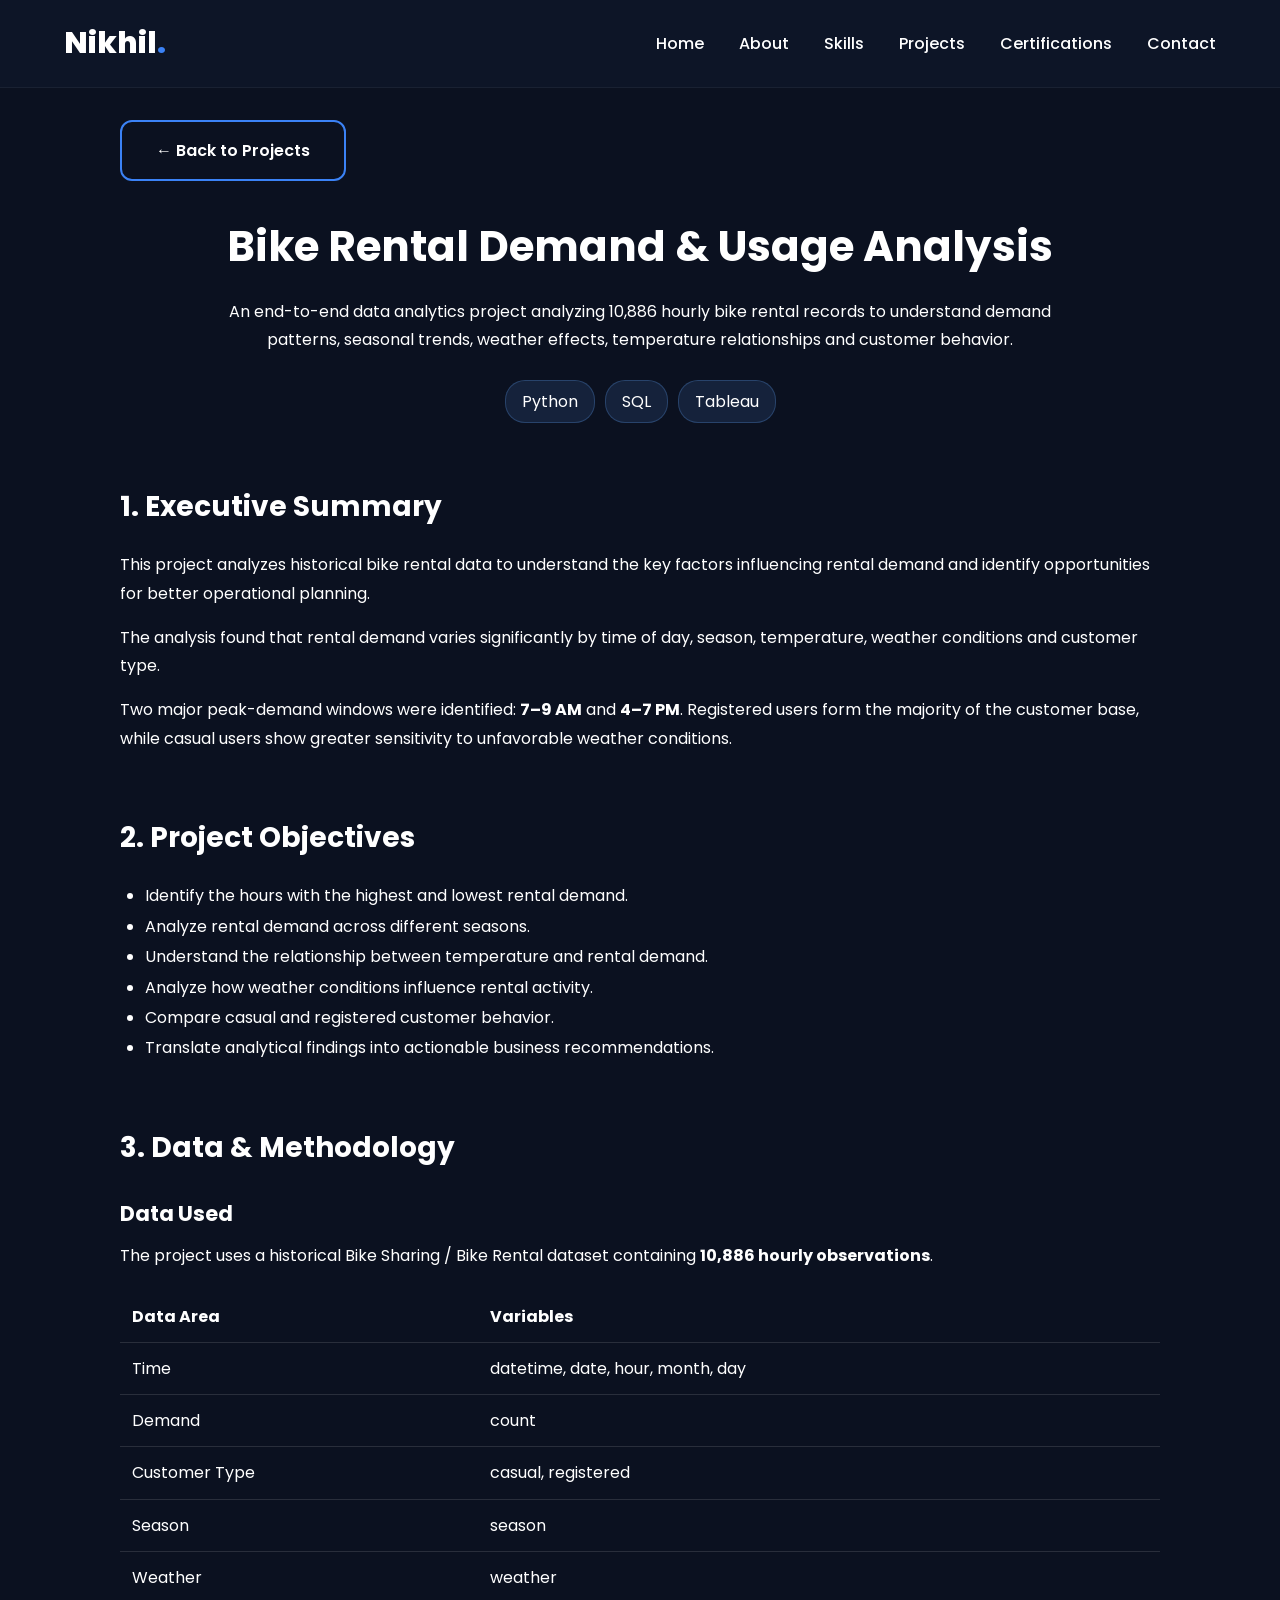
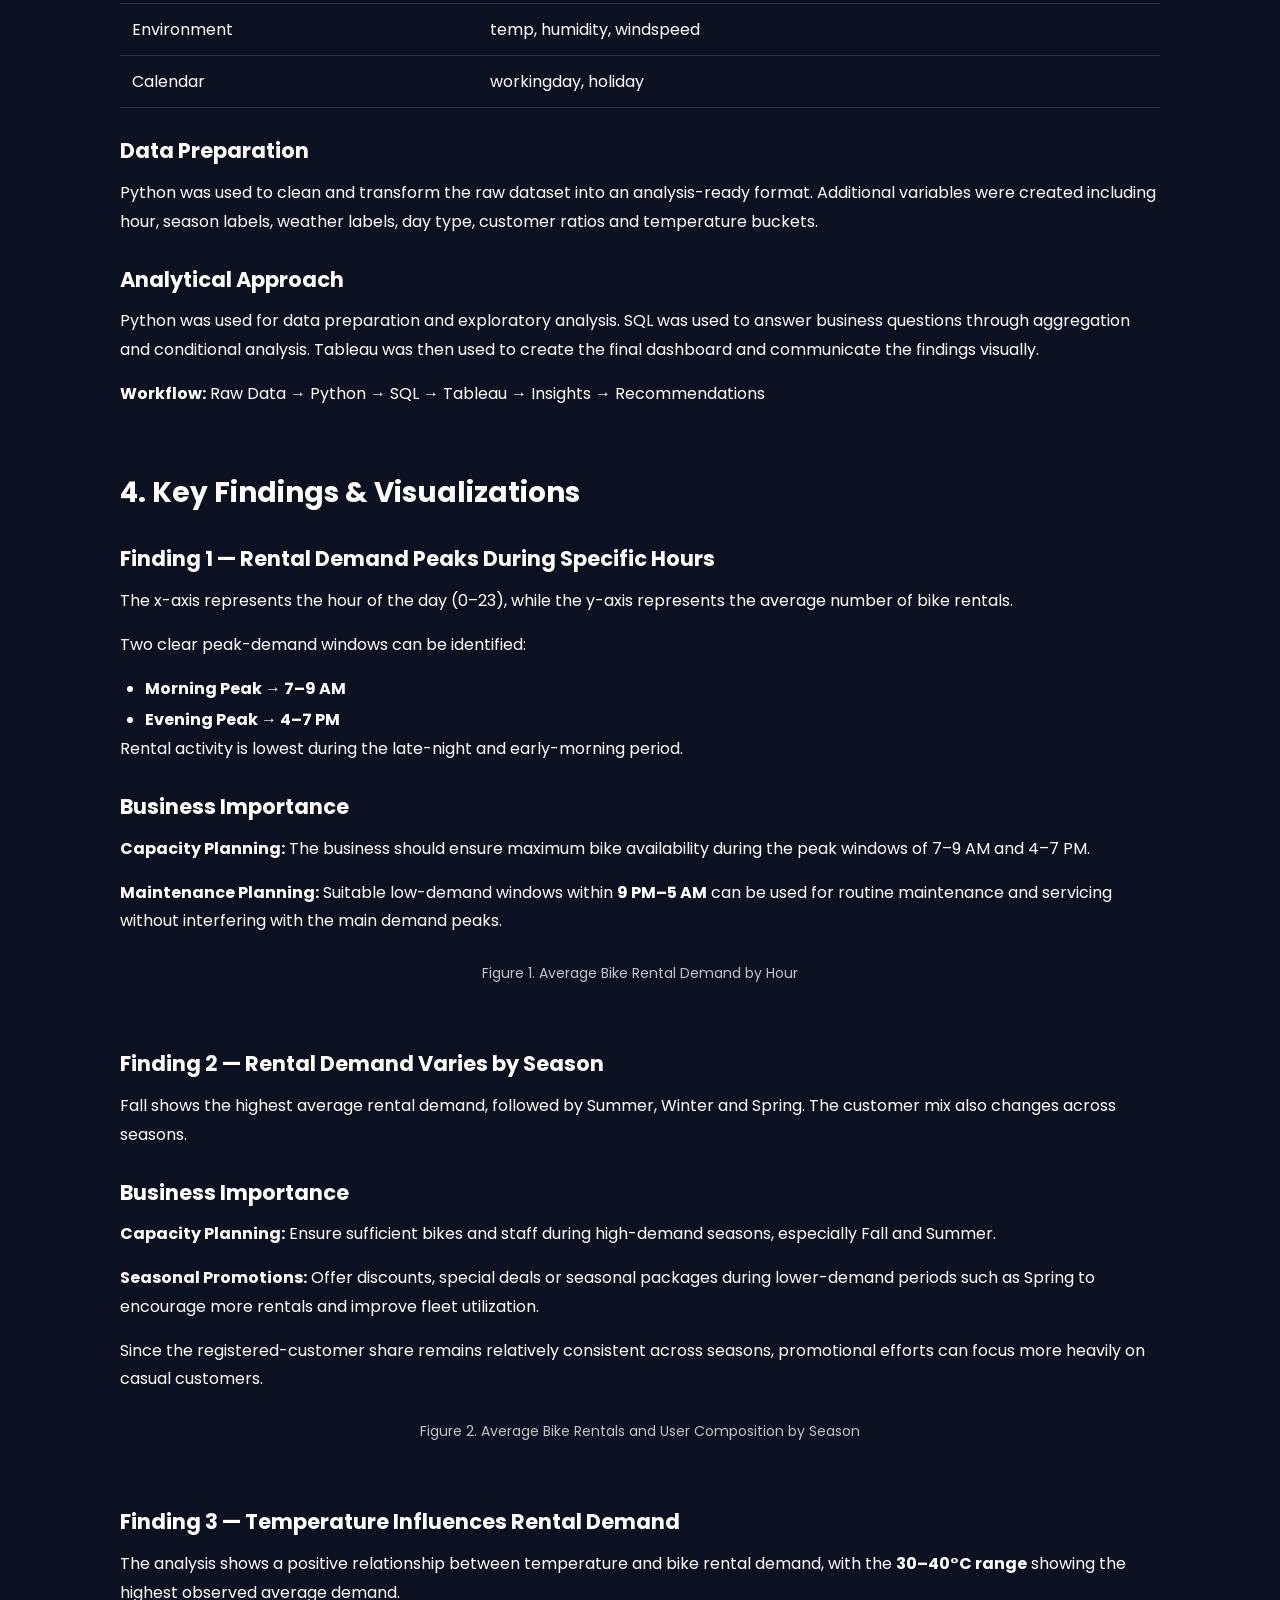
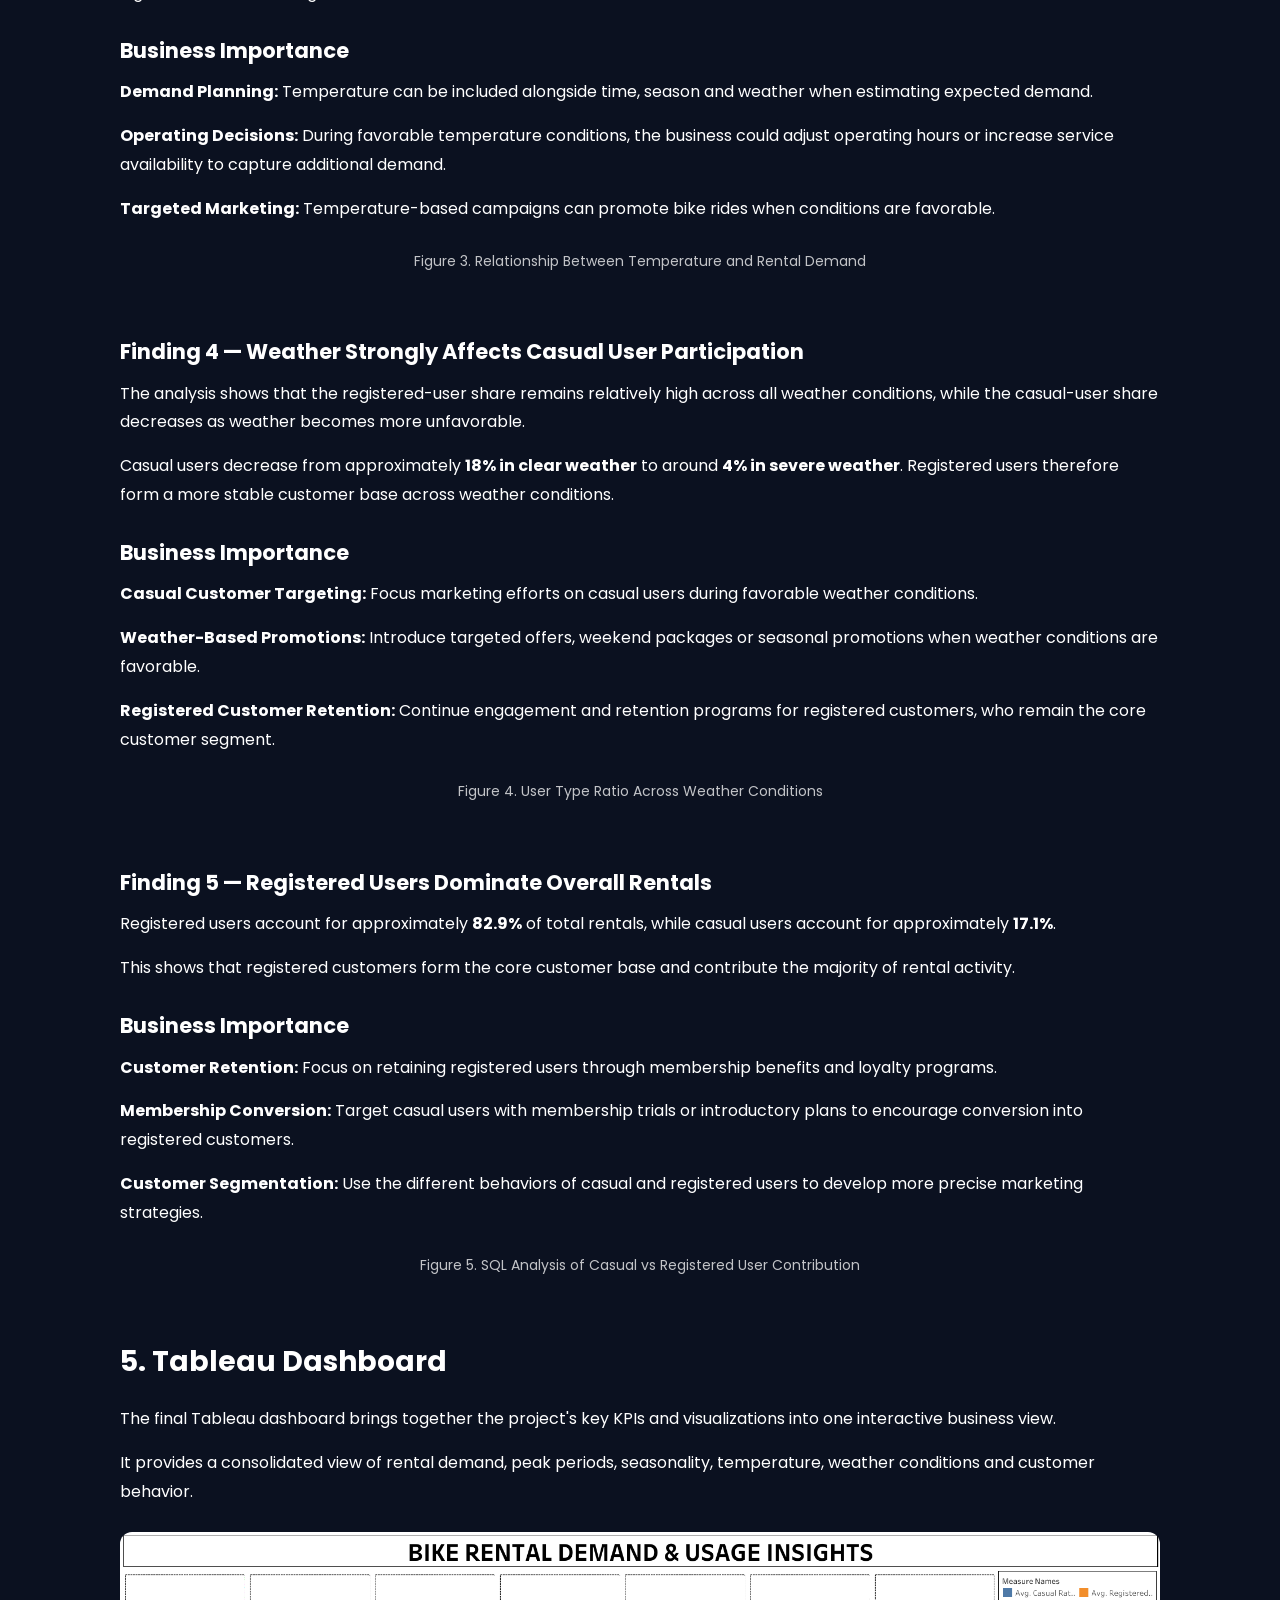
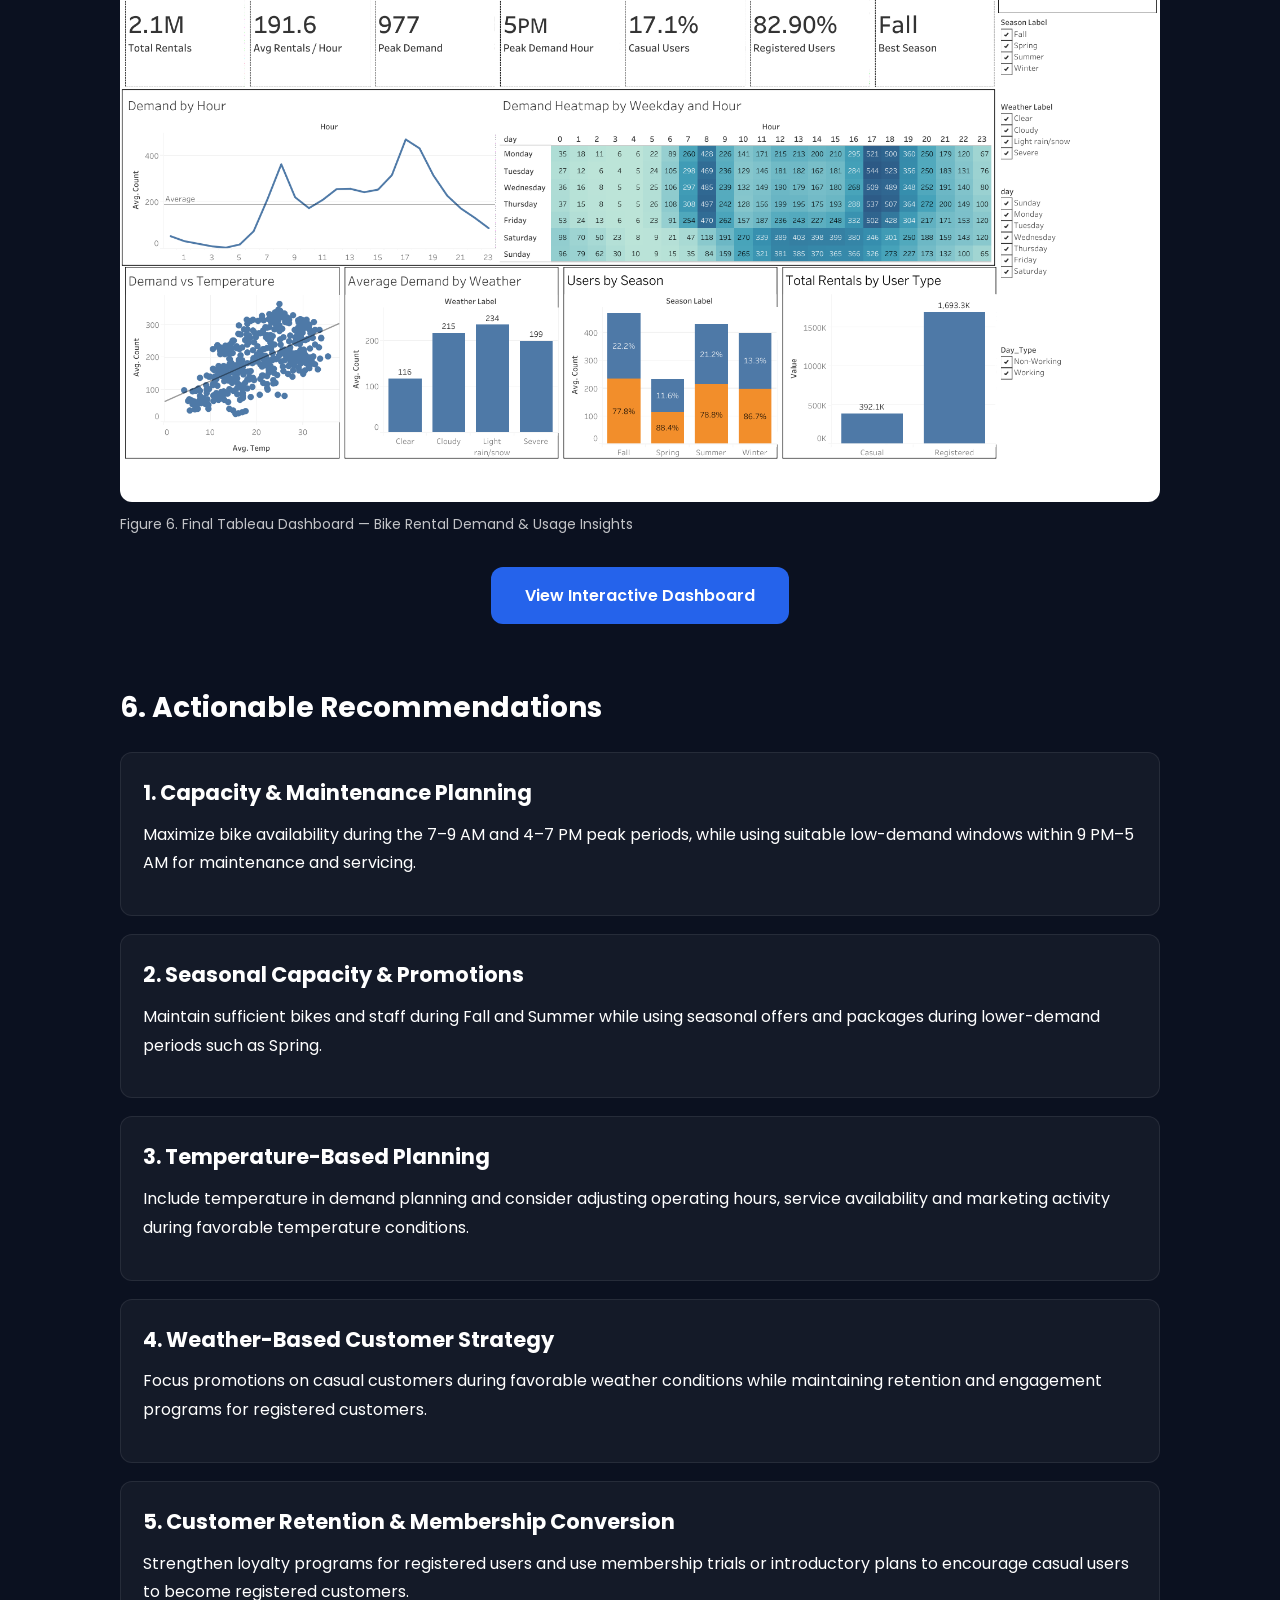
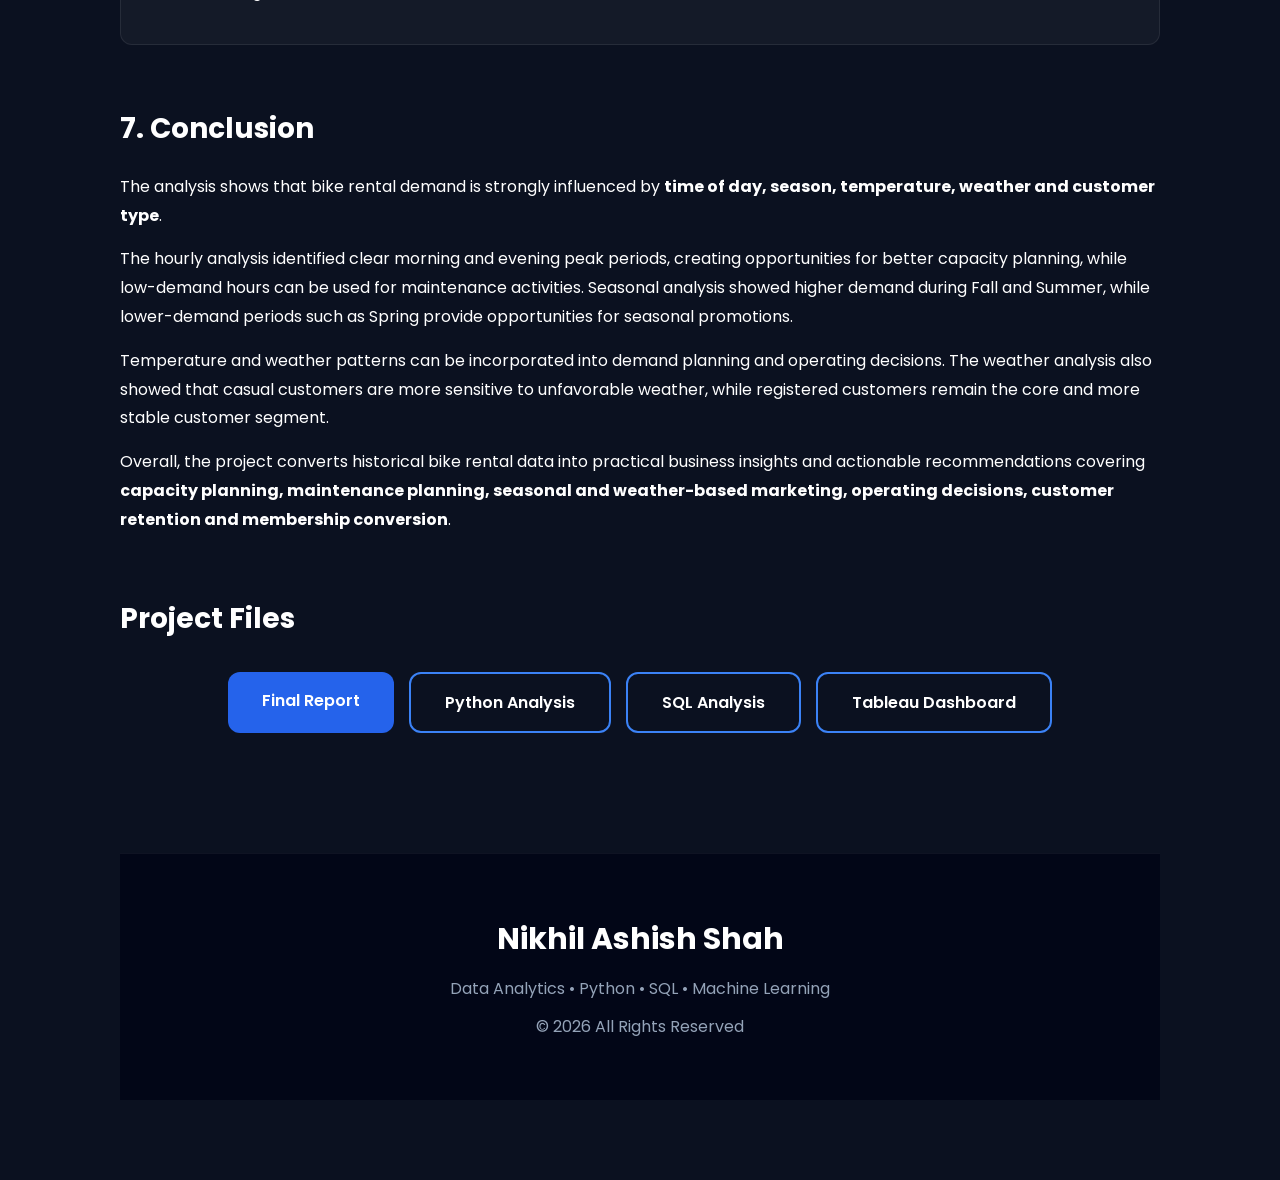
==== projects/bike-rental.html @ 29251253 "Replace local Tableau Workbook link with public dashboard" ====
<!DOCTYPE html>
<html lang="en">

<head>
    <meta charset="UTF-8">
    <meta name="viewport" content="width=device-width, initial-scale=1.0">

    <title>Bike Rental Analysis | Nikhil Shah</title>

    <meta name="description"
        content="Bike Rental Demand & Usage Analysis using Python, SQL and Tableau.">

    <!-- Google Fonts -->
    <link rel="preconnect" href="https://fonts.googleapis.com">
    <link rel="preconnect" href="https://fonts.gstatic.com" crossorigin>

    <link
        href="https://fonts.googleapis.com/css2?family=Poppins:wght@300;400;500;600;700;800&display=swap"
        rel="stylesheet">

    <!-- Icons -->
    <link rel="stylesheet"
        href="https://cdnjs.cloudflare.com/ajax/libs/font-awesome/6.7.2/css/all.min.css">

    <!-- Existing Portfolio CSS -->
    <link rel="stylesheet" href="../style.css">

    <style>
        .project-page {
            max-width: 1100px;
            margin: 0 auto;
            padding: 120px 30px 80px;
        }

        .project-header {
            text-align: center;
            margin-bottom: 60px;
        }

        .project-header h1 {
            font-size: 42px;
            margin-bottom: 15px;
        }

        .project-header p {
            max-width: 850px;
            margin: 0 auto 25px;
            line-height: 1.8;
        }

        .project-tech {
            display: flex;
            justify-content: center;
            gap: 10px;
            flex-wrap: wrap;
        }

        .project-tech span {
            padding: 7px 16px;
            border-radius: 20px;
            background: rgba(96, 165, 250, 0.12);
            border: 1px solid rgba(96, 165, 250, 0.25);
        }

        .case-section {
            margin-bottom: 60px;
        }

        .case-section h2 {
            font-size: 28px;
            margin-bottom: 20px;
        }

        .case-section h3 {
            font-size: 21px;
            margin: 25px 0 10px;
        }

        .case-section p {
            line-height: 1.8;
            margin-bottom: 15px;
        }

        .case-section ul {
            padding-left: 25px;
            line-height: 1.9;
        }

        .data-table {
            width: 100%;
            border-collapse: collapse;
            margin-top: 20px;
        }

        .data-table th,
        .data-table td {
            padding: 12px;
            text-align: left;
            border-bottom: 1px solid rgba(255, 255, 255, 0.12);
        }

        .visual-card {
            margin: 25px 0 40px;
            text-align: center;
        }

        .visual-card img {
            width: 100%;
            max-width: 950px;
            border-radius: 12px;
            display: block;
            margin: 0 auto;
        }

        .visual-caption {
            margin-top: 10px;
            font-size: 14px;
            opacity: 0.75;
        }

        .dashboard-image {
            width: 100%;
            border-radius: 12px;
            display: block;
            margin-top: 25px;
        }

        .recommendation-card {
            padding: 22px;
            margin-bottom: 18px;
            border-radius: 12px;
            background: rgba(255, 255, 255, 0.04);
            border: 1px solid rgba(255, 255, 255, 0.08);
        }

        .recommendation-card h3 {
            margin-top: 0;
        }

        .action-buttons {
            display: flex;
            justify-content: center;
            gap: 15px;
            flex-wrap: wrap;
            margin-top: 30px;
        }

        .back-button {
            display: inline-block;
            margin-bottom: 30px;
        }

        @media (max-width: 768px) {

            .project-page {
                padding: 100px 20px 50px;
            }

            .project-header h1 {
                font-size: 30px;
            }

            .case-section h2 {
                font-size: 24px;
            }
        }
    </style>

</head>

<body>

    <!-- ================= NAVBAR ================= -->

    <header>

        <nav class="navbar">

            <div class="logo">
                Nikhil<span>.</span>
            </div>

            <ul class="nav-links">

                <li><a href="../index.html">Home</a></li>
                <li><a href="../index.html#about">About</a></li>
                <li><a href="../index.html#skills">Skills</a></li>
                <li><a href="../index.html#projects">Projects</a></li>
                <li><a href="../index.html#certifications">Certifications</a></li>
                <li><a href="../index.html#contact">Contact</a></li>

            </ul>

            <div class="menu-btn">
                <i class="fas fa-bars"></i>
            </div>

        </nav>

    </header>


    <!-- ================= PROJECT PAGE ================= -->

    <main class="project-page">

        <a href="../index.html#projects"
            class="btn secondary back-button">

            ← Back to Projects

        </a>


        <!-- PROJECT HEADER -->

        <section class="project-header">

            <h1>Bike Rental Demand & Usage Analysis</h1>

            <p>
                An end-to-end data analytics project analyzing
                10,886 hourly bike rental records to understand
                demand patterns, seasonal trends, weather effects,
                temperature relationships and customer behavior.
            </p>

            <div class="project-tech">

                <span>Python</span>
                <span>SQL</span>
                <span>Tableau</span>

            </div>

        </section>


        <!-- ================= EXECUTIVE SUMMARY ================= -->

        <section class="case-section">

            <h2>1. Executive Summary</h2>

            <p>
                This project analyzes historical bike rental data
                to understand the key factors influencing rental
                demand and identify opportunities for better
                operational planning.
            </p>

            <p>
                The analysis found that rental demand varies
                significantly by time of day, season, temperature,
                weather conditions and customer type.
            </p>

            <p>
                Two major peak-demand windows were identified:
                <strong>7–9 AM</strong> and
                <strong>4–7 PM</strong>.
                Registered users form the majority of the customer
                base, while casual users show greater sensitivity
                to unfavorable weather conditions.
            </p>

        </section>


        <!-- ================= OBJECTIVES ================= -->

        <section class="case-section">

            <h2>2. Project Objectives</h2>

            <ul>

                <li>Identify the hours with the highest and lowest rental demand.</li>

                <li>Analyze rental demand across different seasons.</li>

                <li>Understand the relationship between temperature and rental demand.</li>

                <li>Analyze how weather conditions influence rental activity.</li>

                <li>Compare casual and registered customer behavior.</li>

                <li>Translate analytical findings into actionable business recommendations.</li>

            </ul>

        </section>


        <!-- ================= DATA & METHODOLOGY ================= -->

        <section class="case-section">

            <h2>3. Data & Methodology</h2>

            <h3>Data Used</h3>

            <p>
                The project uses a historical Bike Sharing /
                Bike Rental dataset containing
                <strong>10,886 hourly observations</strong>.
            </p>

            <table class="data-table">

                <tr>
                    <th>Data Area</th>
                    <th>Variables</th>
                </tr>

                <tr>
                    <td>Time</td>
                    <td>datetime, date, hour, month, day</td>
                </tr>

                <tr>
                    <td>Demand</td>
                    <td>count</td>
                </tr>

                <tr>
                    <td>Customer Type</td>
                    <td>casual, registered</td>
                </tr>

                <tr>
                    <td>Season</td>
                    <td>season</td>
                </tr>

                <tr>
                    <td>Weather</td>
                    <td>weather</td>
                </tr>

                <tr>
                    <td>Environment</td>
                    <td>temp, humidity, windspeed</td>
                </tr>

                <tr>
                    <td>Calendar</td>
                    <td>workingday, holiday</td>
                </tr>

            </table>


            <h3>Data Preparation</h3>

            <p>
                Python was used to clean and transform the raw
                dataset into an analysis-ready format.
                Additional variables were created including
                hour, season labels, weather labels, day type,
                customer ratios and temperature buckets.
            </p>


            <h3>Analytical Approach</h3>

            <p>
                Python was used for data preparation and exploratory
                analysis. SQL was used to answer business questions
                through aggregation and conditional analysis.
                Tableau was then used to create the final dashboard
                and communicate the findings visually.
            </p>

            <p>
                <strong>Workflow:</strong>
                Raw Data → Python → SQL → Tableau → Insights → Recommendations
            </p>

        </section>


        <!-- ================= FINDING 1 ================= -->

        <section class="case-section">

            <h2>4. Key Findings & Visualizations</h2>

            <h3>Finding 1 — Rental Demand Peaks During Specific Hours</h3>

            <p>
                The x-axis represents the hour of the day
                (0–23), while the y-axis represents the
                average number of bike rentals.
            </p>

            <p>
                Two clear peak-demand windows can be identified:
            </p>

            <ul>

                <li><strong>Morning Peak → 7–9 AM</strong></li>

                <li><strong>Evening Peak → 4–7 PM</strong></li>

            </ul>

            <p>
                Rental activity is lowest during the late-night
                and early-morning period.
            </p>

            <h3>Business Importance</h3>

            <p>
                <strong>Capacity Planning:</strong>
                The business should ensure maximum bike availability
                during the peak windows of 7–9 AM and 4–7 PM.
            </p>

            <p>
                <strong>Maintenance Planning:</strong>
                Suitable low-demand windows within
                <strong>9 PM–5 AM</strong> can be used for
                routine maintenance and servicing without
                interfering with the main demand peaks.
            </p>

            <div class="visual-card">

                <!-- INSERT YOUR DEMAND BY HOUR IMAGE HERE -->

                <p class="visual-caption">
                    Figure 1. Average Bike Rental Demand by Hour
                </p>

            </div>

        </section>


        <!-- ================= FINDING 2 ================= -->

        <section class="case-section">

            <h3>Finding 2 — Rental Demand Varies by Season</h3>

            <p>
                Fall shows the highest average rental demand,
                followed by Summer, Winter and Spring.
                The customer mix also changes across seasons.
            </p>

            <h3>Business Importance</h3>

            <p>
                <strong>Capacity Planning:</strong>
                Ensure sufficient bikes and staff during
                high-demand seasons, especially Fall and Summer.
            </p>

            <p>
                <strong>Seasonal Promotions:</strong>
                Offer discounts, special deals or seasonal packages
                during lower-demand periods such as Spring to
                encourage more rentals and improve fleet utilization.
            </p>

            <p>
                Since the registered-customer share remains relatively
                consistent across seasons, promotional efforts can
                focus more heavily on casual customers.
            </p>

            <div class="visual-card">

                <!-- INSERT YOUR USERS BY SEASON IMAGE HERE -->

                <p class="visual-caption">
                    Figure 2. Average Bike Rentals and User Composition by Season
                </p>

            </div>

        </section>


        <!-- ================= FINDING 3 ================= -->

        <section class="case-section">

            <h3>Finding 3 — Temperature Influences Rental Demand</h3>

            <p>
                The analysis shows a positive relationship between
                temperature and bike rental demand, with the
                <strong>30–40°C range</strong> showing the highest
                observed average demand.
            </p>

            <h3>Business Importance</h3>

            <p>
                <strong>Demand Planning:</strong>
                Temperature can be included alongside time,
                season and weather when estimating expected demand.
            </p>

            <p>
                <strong>Operating Decisions:</strong>
                During favorable temperature conditions, the business
                could adjust operating hours or increase service
                availability to capture additional demand.
            </p>

            <p>
                <strong>Targeted Marketing:</strong>
                Temperature-based campaigns can promote bike rides
                when conditions are favorable.
            </p>

            <div class="visual-card">

                <!-- INSERT YOUR DEMAND VS TEMPERATURE IMAGE HERE -->

                <p class="visual-caption">
                    Figure 3. Relationship Between Temperature and Rental Demand
                </p>

            </div>

        </section>


        <!-- ================= FINDING 4 ================= -->

        <section class="case-section">

            <h3>Finding 4 — Weather Strongly Affects Casual User Participation</h3>

            <p>
                The analysis shows that the registered-user share
                remains relatively high across all weather conditions,
                while the casual-user share decreases as weather
                becomes more unfavorable.
            </p>

            <p>
                Casual users decrease from approximately
                <strong>18% in clear weather</strong> to around
                <strong>4% in severe weather</strong>.
                Registered users therefore form a more stable
                customer base across weather conditions.
            </p>

            <h3>Business Importance</h3>

            <p>
                <strong>Casual Customer Targeting:</strong>
                Focus marketing efforts on casual users during
                favorable weather conditions.
            </p>

            <p>
                <strong>Weather-Based Promotions:</strong>
                Introduce targeted offers, weekend packages or
                seasonal promotions when weather conditions are favorable.
            </p>

            <p>
                <strong>Registered Customer Retention:</strong>
                Continue engagement and retention programs for
                registered customers, who remain the core customer segment.
            </p>

            <div class="visual-card">

                <!-- INSERT YOUR USER TYPE RATIO VS WEATHER IMAGE HERE -->

                <p class="visual-caption">
                    Figure 4. User Type Ratio Across Weather Conditions
                </p>

            </div>

        </section>


        <!-- ================= FINDING 5 ================= -->

        <section class="case-section">

            <h3>Finding 5 — Registered Users Dominate Overall Rentals</h3>

            <p>
                Registered users account for approximately
                <strong>82.9%</strong> of total rentals,
                while casual users account for approximately
                <strong>17.1%</strong>.
            </p>

            <p>
                This shows that registered customers form the
                core customer base and contribute the majority
                of rental activity.
            </p>

            <h3>Business Importance</h3>

            <p>
                <strong>Customer Retention:</strong>
                Focus on retaining registered users through
                membership benefits and loyalty programs.
            </p>

            <p>
                <strong>Membership Conversion:</strong>
                Target casual users with membership trials or
                introductory plans to encourage conversion into
                registered customers.
            </p>

            <p>
                <strong>Customer Segmentation:</strong>
                Use the different behaviors of casual and registered
                users to develop more precise marketing strategies.
            </p>

            <div class="visual-card">

                <!-- INSERT YOUR SQL SCREENSHOT HERE -->

                <p class="visual-caption">
                    Figure 5. SQL Analysis of Casual vs Registered User Contribution
                </p>

            </div>

        </section>


        <!-- ================= DASHBOARD ================= -->

        <section class="case-section">

            <h2>5. Tableau Dashboard</h2>

            <p>
                The final Tableau dashboard brings together the
                project's key KPIs and visualizations into one
                interactive business view.
            </p>

            <p>
                It provides a consolidated view of rental demand,
                peak periods, seasonality, temperature, weather
                conditions and customer behavior.
            </p>

            <img
    src="../assets/projects/bike-rental/Bike_Rental_Dashboard.png"
    alt="Bike Rental Dashboard"
    class="dashboard-image">

            <p class="visual-caption">
                Figure 6. Final Tableau Dashboard — Bike Rental Demand & Usage Insights
            </p>

            <div class="action-buttons">

                <a href="https://public.tableau.com/app/profile/nikhil.shah5512/viz/Bike_Rental_17873311789340/Dashboard2"
                    target="_blank"
                    class="btn primary">

                    View Interactive Dashboard

                </a>

            </div>

        </section>


        <!-- ================= RECOMMENDATIONS ================= -->

        <section class="case-section">

            <h2>6. Actionable Recommendations</h2>


            <div class="recommendation-card">

                <h3>1. Capacity & Maintenance Planning</h3>

                <p>
                    Maximize bike availability during the
                    7–9 AM and 4–7 PM peak periods, while using
                    suitable low-demand windows within 9 PM–5 AM
                    for maintenance and servicing.
                </p>

            </div>


            <div class="recommendation-card">

                <h3>2. Seasonal Capacity & Promotions</h3>

                <p>
                    Maintain sufficient bikes and staff during
                    Fall and Summer while using seasonal offers
                    and packages during lower-demand periods
                    such as Spring.
                </p>

            </div>


            <div class="recommendation-card">

                <h3>3. Temperature-Based Planning</h3>

                <p>
                    Include temperature in demand planning and
                    consider adjusting operating hours, service
                    availability and marketing activity during
                    favorable temperature conditions.
                </p>

            </div>


            <div class="recommendation-card">

                <h3>4. Weather-Based Customer Strategy</h3>

                <p>
                    Focus promotions on casual customers during
                    favorable weather conditions while maintaining
                    retention and engagement programs for registered
                    customers.
                </p>

            </div>


            <div class="recommendation-card">

                <h3>5. Customer Retention & Membership Conversion</h3>

                <p>
                    Strengthen loyalty programs for registered users
                    and use membership trials or introductory plans
                    to encourage casual users to become registered
                    customers.
                </p>

            </div>

        </section>


        <!-- ================= CONCLUSION ================= -->

        <section class="case-section">

            <h2>7. Conclusion</h2>

            <p>
                The analysis shows that bike rental demand is
                strongly influenced by <strong>time of day,
                season, temperature, weather and customer type</strong>.
            </p>

            <p>
                The hourly analysis identified clear morning and
                evening peak periods, creating opportunities for
                better capacity planning, while low-demand hours
                can be used for maintenance activities.
                Seasonal analysis showed higher demand during
                Fall and Summer, while lower-demand periods such
                as Spring provide opportunities for seasonal promotions.
            </p>

            <p>
                Temperature and weather patterns can be incorporated
                into demand planning and operating decisions.
                The weather analysis also showed that casual customers
                are more sensitive to unfavorable weather, while
                registered customers remain the core and more stable
                customer segment.
            </p>

            <p>
                Overall, the project converts historical bike rental
                data into practical business insights and actionable
                recommendations covering <strong>capacity planning,
                maintenance planning, seasonal and weather-based
                marketing, operating decisions, customer retention
                and membership conversion</strong>.
            </p>

        </section>


       <!-- ================= PROJECT FILES ================= -->

<section class="case-section">

    <h2>Project Files</h2>

    <div class="action-buttons">

        <!-- Final Report -->
        <a href="../assets/projects/bike-rental/Bike_Rental_Final_Report.pdf"
           target="_blank"
           class="btn primary">
            Final Report
        </a>

        <!-- Python Notebook - GitHub -->
        <a href="https://github.com/NikhilShah15/portfolio/blob/main/assets/projects/bike-rental/Bike-Rental-Analysis.ipynb"
           target="_blank"
           class="btn secondary">
            Python Analysis
        </a>

        <!-- SQL - GitHub -->
        <a href="https://github.com/NikhilShah15/portfolio/blob/main/assets/projects/bike-rental/Bike-Rental-Analysis.sql"
           target="_blank"
           class="btn secondary">
            SQL Analysis
        </a>

        <!-- Tableau Public Dashboard -->
<a href="https://public.tableau.com/app/profile/nikhil.shah5512/viz/Bike_Rental_17873311789340/Dashboard2"
   target="_blank"
   class="btn secondary">
    Tableau Dashboard
</a>

    </div>

</section>
    <!-- ================= FOOTER ================= -->

    <footer>

        <h3>Nikhil Ashish Shah</h3>

        <p>
            Data Analytics • Python • SQL • Machine Learning
        </p>

        <p>
            © 2026 All Rights Reserved
        </p>

    </footer>


    <script src="../script.js"></script>

</body>

</html>
---- style.css ----
/* ===========================
        GOOGLE FONTS
=========================== */

@import url('https://fonts.googleapis.com/css2?family=Poppins:wght@300;400;500;600;700;800&display=swap');


/* ===========================
        RESET
=========================== */

*{
    margin:0;
    padding:0;
    box-sizing:border-box;
    scroll-behavior:smooth;
}

html{
    overflow-x:hidden;
}

body{

    font-family:'Poppins',sans-serif;

    background:#0b1120;

    color:#fff;

    overflow-x:hidden;

    line-height:1.7;

}



/* ===========================
        SCROLLBAR
=========================== */

::-webkit-scrollbar{

    width:10px;

}

::-webkit-scrollbar-track{

    background:#111827;

}

::-webkit-scrollbar-thumb{

    background:#3b82f6;

    border-radius:10px;

}

::-webkit-scrollbar-thumb:hover{

    background:#60a5fa;

}



/* ===========================
        LINKS
=========================== */

a{

    text-decoration:none;

    color:white;

}

img{

    width:100%;

    display:block;

}



/* ===========================
        NAVBAR
=========================== */

header{

    width:100%;

    position:fixed;

    top:0;

    left:0;

    z-index:999;

    background:rgba(15,23,42,.85);

    backdrop-filter:blur(18px);

    border-bottom:1px solid rgba(255,255,255,.05);

}

.navbar{

    width:90%;

    max-width:1200px;

    margin:auto;

    display:flex;

    justify-content:space-between;

    align-items:center;

    padding:18px 0;

}

.logo{

    font-size:30px;

    font-weight:800;

}

.logo span{

    color:#3b82f6;

}

.nav-links{

    display:flex;

    gap:35px;

    list-style:none;

}

.nav-links a{

    transition:.3s;

    font-weight:500;

}

.nav-links a:hover{

    color:#3b82f6;

}

.menu-btn{

    display:none;

    font-size:25px;

    cursor:pointer;

}



/* ===========================
        HERO
=========================== */

.hero{

    width:90%;

    max-width:1200px;

    margin:auto;

    min-height:100vh;

    display:grid;

    grid-template-columns:1fr 1fr;

    align-items:center;

    gap:80px;

}

.hero-left h3{

    color:#3b82f6;

    font-size:24px;

}

.hero-left h1{

    font-size:60px;

    margin:10px 0;

    line-height:1.1;

}

.hero-left h2{

    font-size:30px;

    margin-bottom:20px;

    color:#d1d5db;

}

.hero-left p{

    color:#9ca3af;

    margin-bottom:35px;

    max-width:600px;

}



/* ===========================
        BUTTONS
=========================== */

.hero-buttons{

    display:flex;

    gap:20px;

    margin-bottom:40px;

}

.btn{

    padding:15px 34px;

    border-radius:12px;

    font-weight:600;

    transition:.35s;

}

.primary{

    background:#2563eb;

}

.primary:hover{

    background:#1d4ed8;

    transform:translateY(-4px);

}

.secondary{

    border:2px solid #3b82f6;

}

.secondary:hover{

    background:#2563eb;

}



/* ===========================
        SOCIAL ICONS
=========================== */

.social-icons{

    display:flex;

    gap:25px;

}

.social-icons a{

    width:55px;

    height:55px;

    border-radius:50%;

    display:flex;

    justify-content:center;

    align-items:center;

    background:#1e293b;

    transition:.35s;

    font-size:22px;

}

.social-icons a:hover{

    background:#2563eb;

    transform:translateY(-6px);

}



/* ===========================
        HERO IMAGE
=========================== */

.hero-right{

    display:flex;

    justify-content:center;

}

.glass-card{

    width:400px;

    height:400px;

    border-radius:30px;

    background:rgba(255,255,255,.05);

    border:1px solid rgba(255,255,255,.08);

    backdrop-filter:blur(20px);

    overflow:hidden;

    display:flex;

    justify-content:center;

    align-items:center;

    box-shadow:0 0 40px rgba(37,99,235,.25);

}

.glass-card img{

    width:85%;

}



/* ===========================
        SECTION TITLE
=========================== */

.section-title{

    text-align:center;

    margin-bottom:70px;

}

.section-title h2{

    font-size:42px;

    margin-bottom:12px;

}

.underline{

    width:90px;

    height:5px;

    margin:auto;

    border-radius:20px;

    background:#2563eb;

}



/* ===========================
        ABOUT
=========================== */

.about{

    width:90%;

    max-width:1200px;

    margin:120px auto;

}

.about-container{

    display:grid;

    grid-template-columns:1fr 1fr;

    gap:70px;

    align-items:center;

}

.about-image img{

    border-radius:25px;

    box-shadow:0 0 30px rgba(37,99,235,.2);

}

.about-content h3{

    font-size:34px;

    margin-bottom:20px;

}

.about-content p{

    color:#cbd5e1;

    margin-bottom:18px;

}

.about-info{

    display:grid;

    grid-template-columns:repeat(2,1fr);

    gap:20px;

    margin-top:35px;

}

.info-box{

    background:#111827;

    border-radius:15px;

    padding:18px;

    border:1px solid rgba(255,255,255,.05);

}

.info-box h4{

    color:#3b82f6;

    margin-bottom:5px;

}


/* ===========================
        SKILLS
=========================== */

.skills{
    width:90%;
    max-width:1200px;
    margin:120px auto;
}

.skills-container{
    display:grid;
    grid-template-columns:repeat(4,1fr);
    gap:30px;
}

.skill-card{
    background:#111827;
    border:1px solid rgba(255,255,255,.06);
    border-radius:20px;
    padding:40px 20px;
    text-align:center;
    transition:.35s;
}

.skill-card i{
    font-size:55px;
    color:#3b82f6;
    margin-bottom:20px;
}

.skill-card h3{
    font-size:22px;
}

.skill-card:hover{
    transform:translateY(-12px);
    box-shadow:0 20px 35px rgba(37,99,235,.18);
}


/* ===========================
        PROJECTS
=========================== */

.projects{
    width:90%;
    max-width:1200px;
    margin:120px auto;
}

.project-container{
    display:grid;
    grid-template-columns:repeat(auto-fit,minmax(330px,1fr));
    gap:35px;
}

.project-card{
    background:#111827;
    border-radius:22px;
    overflow:hidden;
    border:1px solid rgba(255,255,255,.06);
    transition:.35s;
}

.project-card:hover{
    transform:translateY(-10px);
    box-shadow:0 25px 40px rgba(37,99,235,.18);
}

.project-card img{
    height:220px;
    object-fit:cover;
}

.project-content{
    padding:25px;
}

.project-content h3{
    margin-bottom:15px;
    font-size:26px;
}

.project-content p{
    color:#cbd5e1;
    margin-bottom:20px;
}

.tech-stack{
    display:flex;
    flex-wrap:wrap;
    gap:10px;
    margin-bottom:25px;
}

.tech-stack span{
    padding:8px 16px;
    border-radius:30px;
    background:#1e293b;
    color:#60a5fa;
    font-size:14px;
}

.project-buttons{
    display:flex;
    gap:15px;
}


/* ===========================
      DASHBOARDS
=========================== */

.dashboard{
    width:90%;
    max-width:1200px;
    margin:120px auto;
}

.dashboard-grid{
    display:grid;
    grid-template-columns:repeat(3,1fr);
    gap:30px;
}

.dashboard-card{
    background:#111827;
    border-radius:20px;
    padding:50px 25px;
    text-align:center;
    transition:.35s;
}

.dashboard-card i{
    font-size:60px;
    color:#3b82f6;
    margin-bottom:25px;
}

.dashboard-card:hover{
    transform:translateY(-10px);
}


/* ===========================
      CERTIFICATIONS
=========================== */

.certifications{
    width:90%;
    max-width:1200px;
    margin:120px auto;
}

.cert-grid{
    display:grid;
    grid-template-columns:repeat(3,1fr);
    gap:25px;
}

.cert-card{
    background:#111827;
    padding:30px;
    border-radius:18px;
    text-align:center;
    transition:.35s;
    border:1px solid rgba(255,255,255,.06);
}

.cert-card:hover{
    transform:translateY(-8px);
}


/* ===========================
        CONTACT
=========================== */

.contact{
    width:90%;
    max-width:1200px;
    margin:120px auto;
}

.contact-container{
    display:grid;
    grid-template-columns:repeat(3,1fr);
    gap:30px;
}

.contact-card{
    background:#111827;
    border-radius:20px;
    padding:45px;
    text-align:center;
    transition:.35s;
}

.contact-card:hover{
    transform:translateY(-10px);
}

.contact-card i{
    font-size:45px;
    color:#3b82f6;
    margin-bottom:20px;
}

.contact-card a{
    color:#60a5fa;
}


/* ===========================
        FOOTER
=========================== */

footer{
    background:#020617;
    padding:60px 20px;
    text-align:center;
    margin-top:120px;
    border-top:1px solid rgba(255,255,255,.05);
}

footer h3{
    font-size:30px;
    margin-bottom:10px;
}

footer p{
    color:#94a3b8;
    margin-top:10px;
}


/* ===========================
       RESPONSIVE
=========================== */

@media(max-width:992px){

.hero{
    grid-template-columns:1fr;
    text-align:center;
    padding-top:130px;
}

.hero-right{
    order:-1;
}

.about-container{
    grid-template-columns:1fr;
}

.skills-container{
    grid-template-columns:repeat(2,1fr);
}

.dashboard-grid{
    grid-template-columns:1fr;
}

.contact-container{
    grid-template-columns:1fr;
}

.cert-grid{
    grid-template-columns:1fr;
}

}

@media(max-width:768px){

.nav-links{
    display:none;
}

.menu-btn{
    display:block;
}

.hero-left h1{
    font-size:42px;
}

.hero-left h2{
    font-size:24px;
}

.hero-buttons{
    flex-direction:column;
}

.skills-container{
    grid-template-columns:1fr;
}

.about-info{
    grid-template-columns:1fr;
}

.glass-card{
    width:300px;
    height:300px;
}

.section-title h2{
    font-size:34px;
}

}

/* Active navigation */

.nav-links a.active{
    color:#3b82f6;
}

/* Mobile menu */

@media(max-width:768px){

.nav-links.show{
    display:flex;
    flex-direction:column;
    position:absolute;
    top:75px;
    right:20px;
    width:220px;
    background:#111827;
    border-radius:15px;
    padding:20px;
    gap:20px;
}

}

/* Scroll reveal */

.skill-card,
.project-card,
.dashboard-card,
.cert-card,
.contact-card,
.about-content,
.about-image{

    opacity:0;
    transform:translateY(50px);
    transition:all .7s ease;

}

.visible{

    opacity:1;
    transform:translateY(0);

}

/* Scroll to top */

#topBtn{

    position:fixed;
    bottom:30px;
    right:30px;

    width:55px;
    height:55px;

    border:none;
    border-radius:50%;

    background:#2563eb;

    color:white;

    font-size:24px;

    cursor:pointer;

    display:none;

    z-index:999;

    transition:.3s;

}

#topBtn:hover{

    transform:translateY(-5px);

    background:#1d4ed8;

}
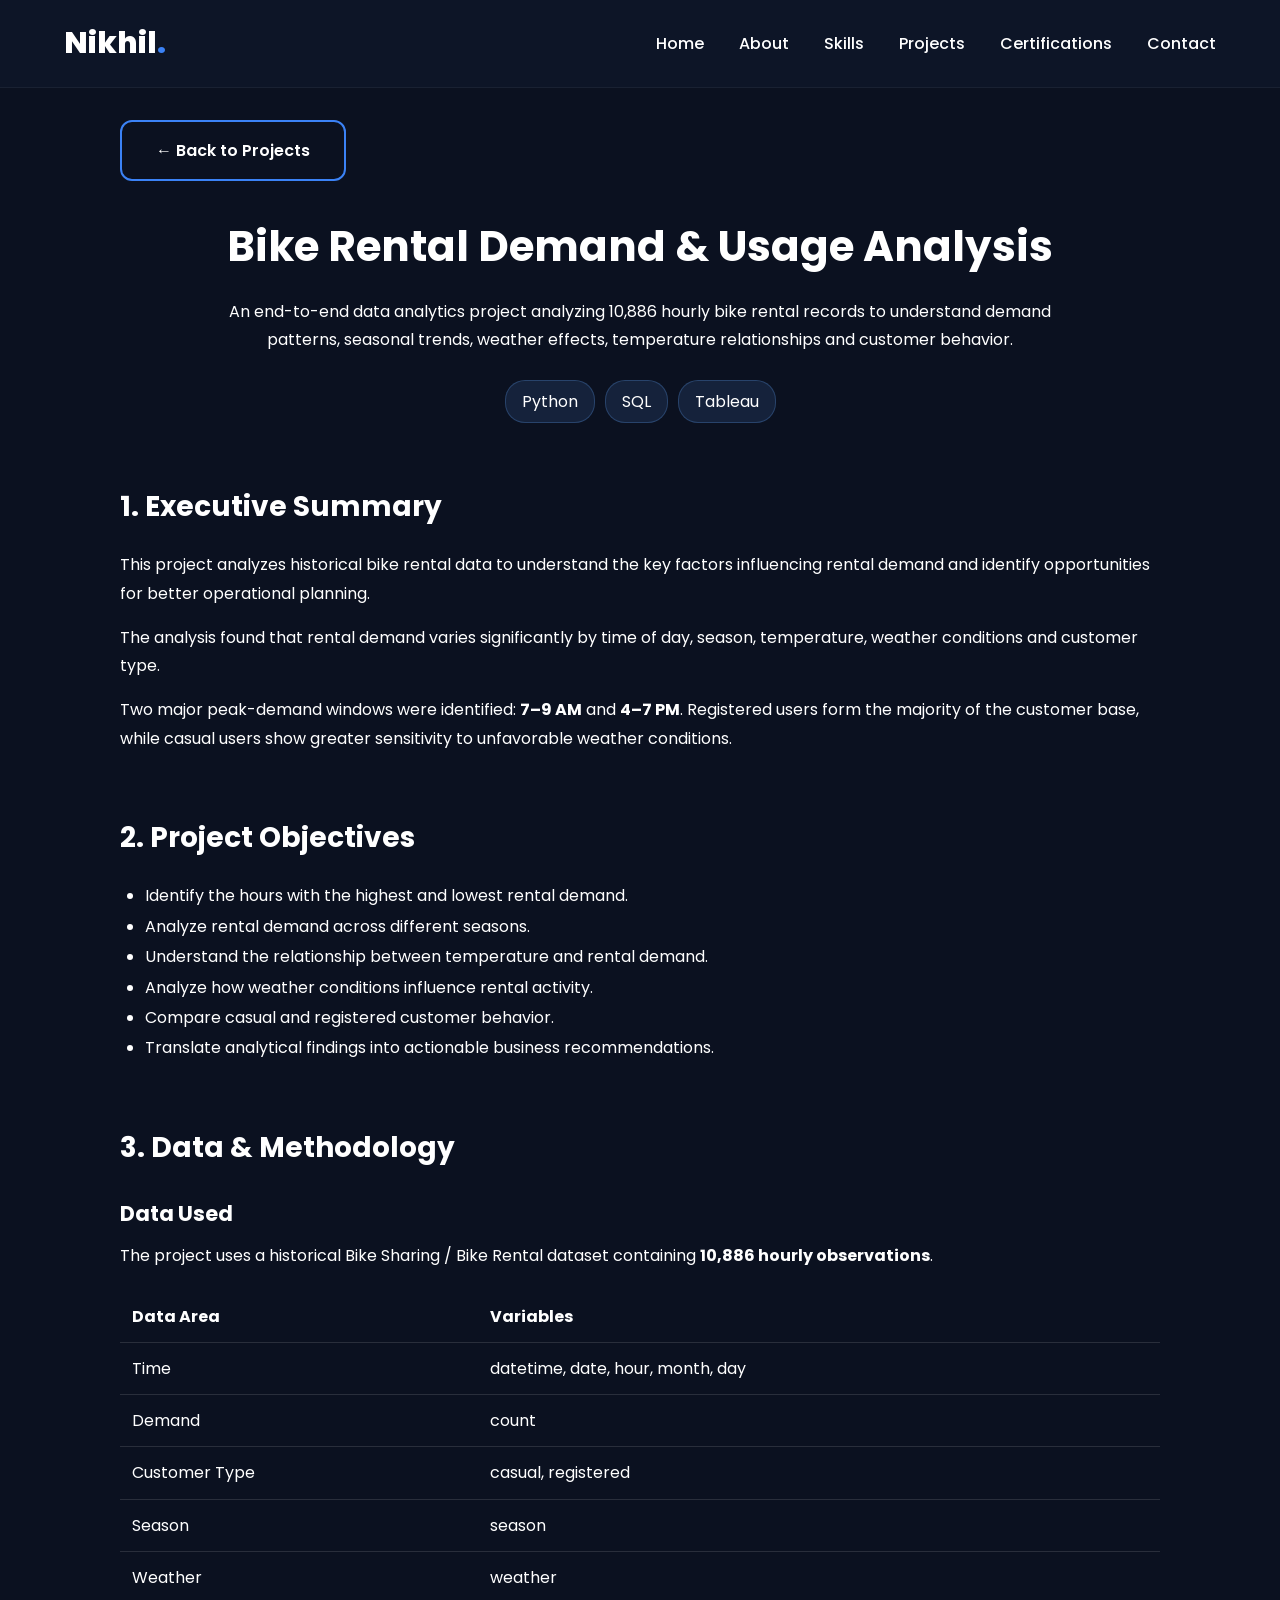
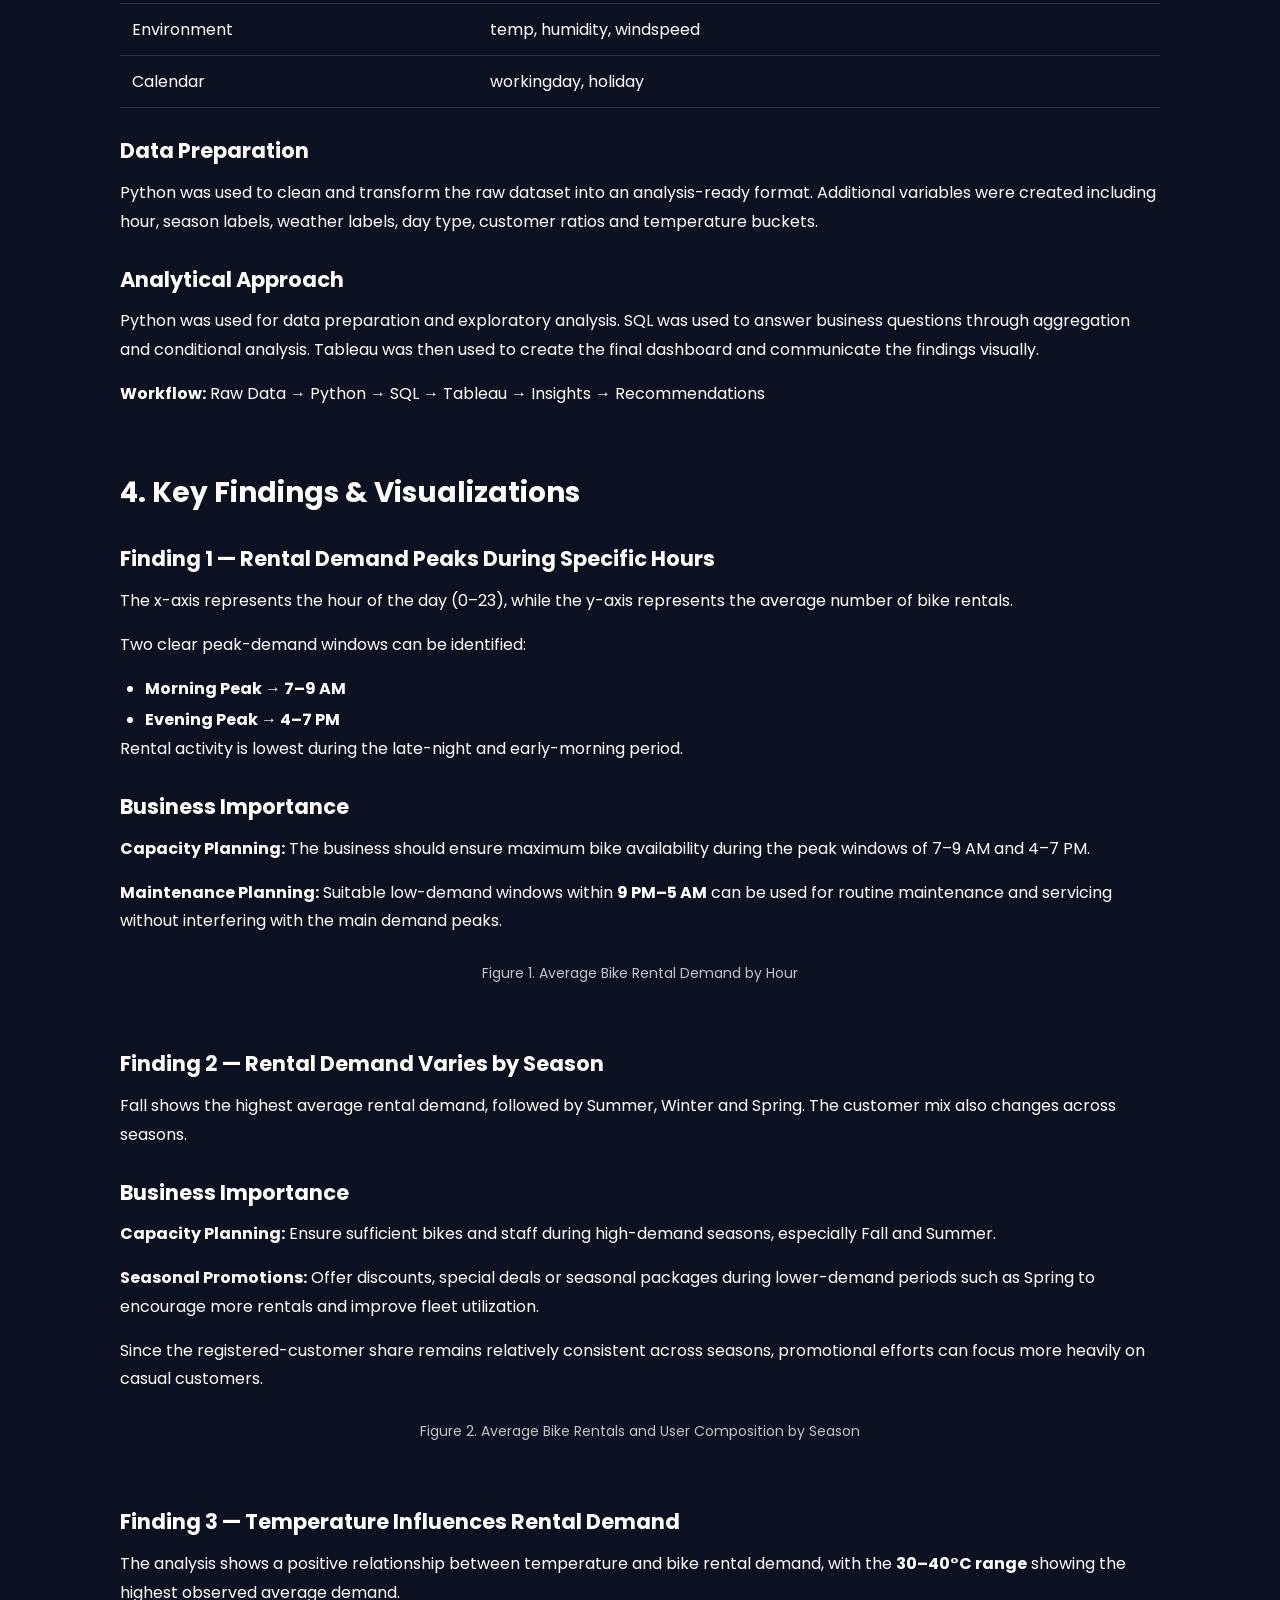
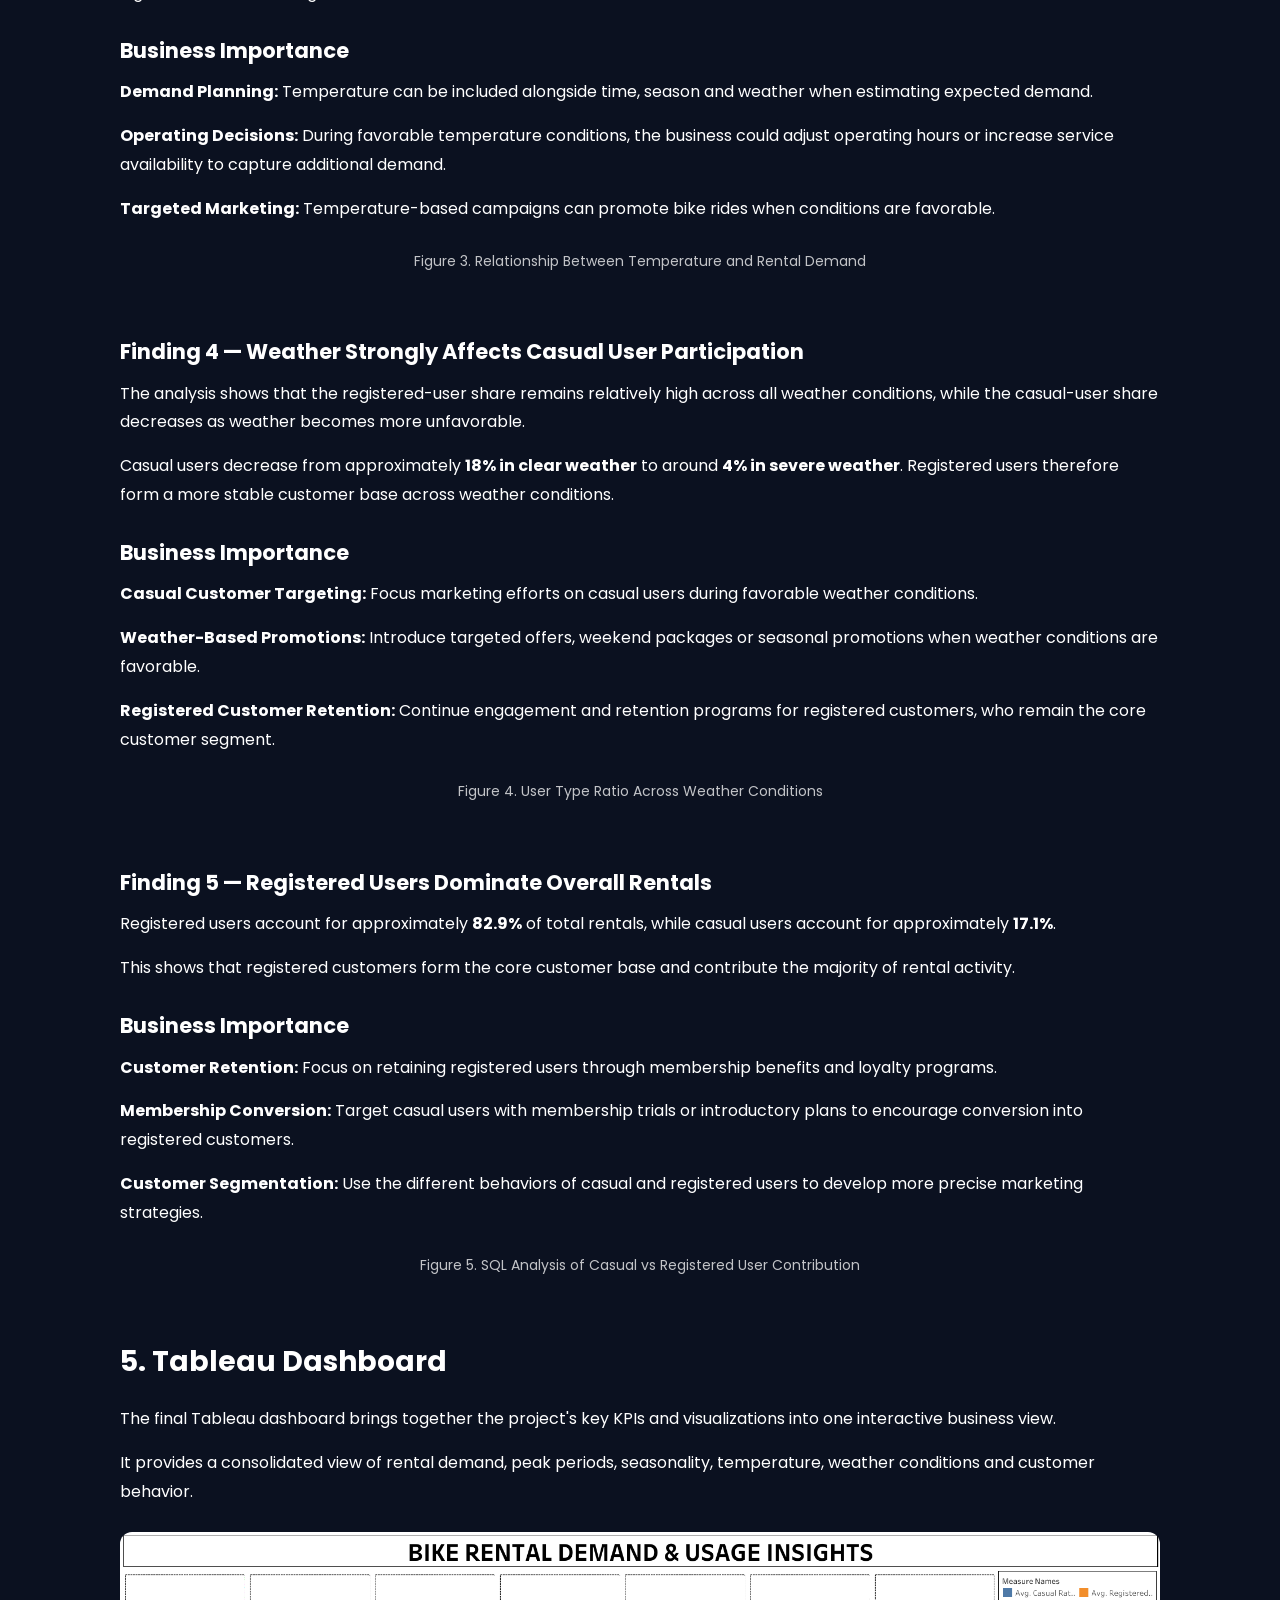
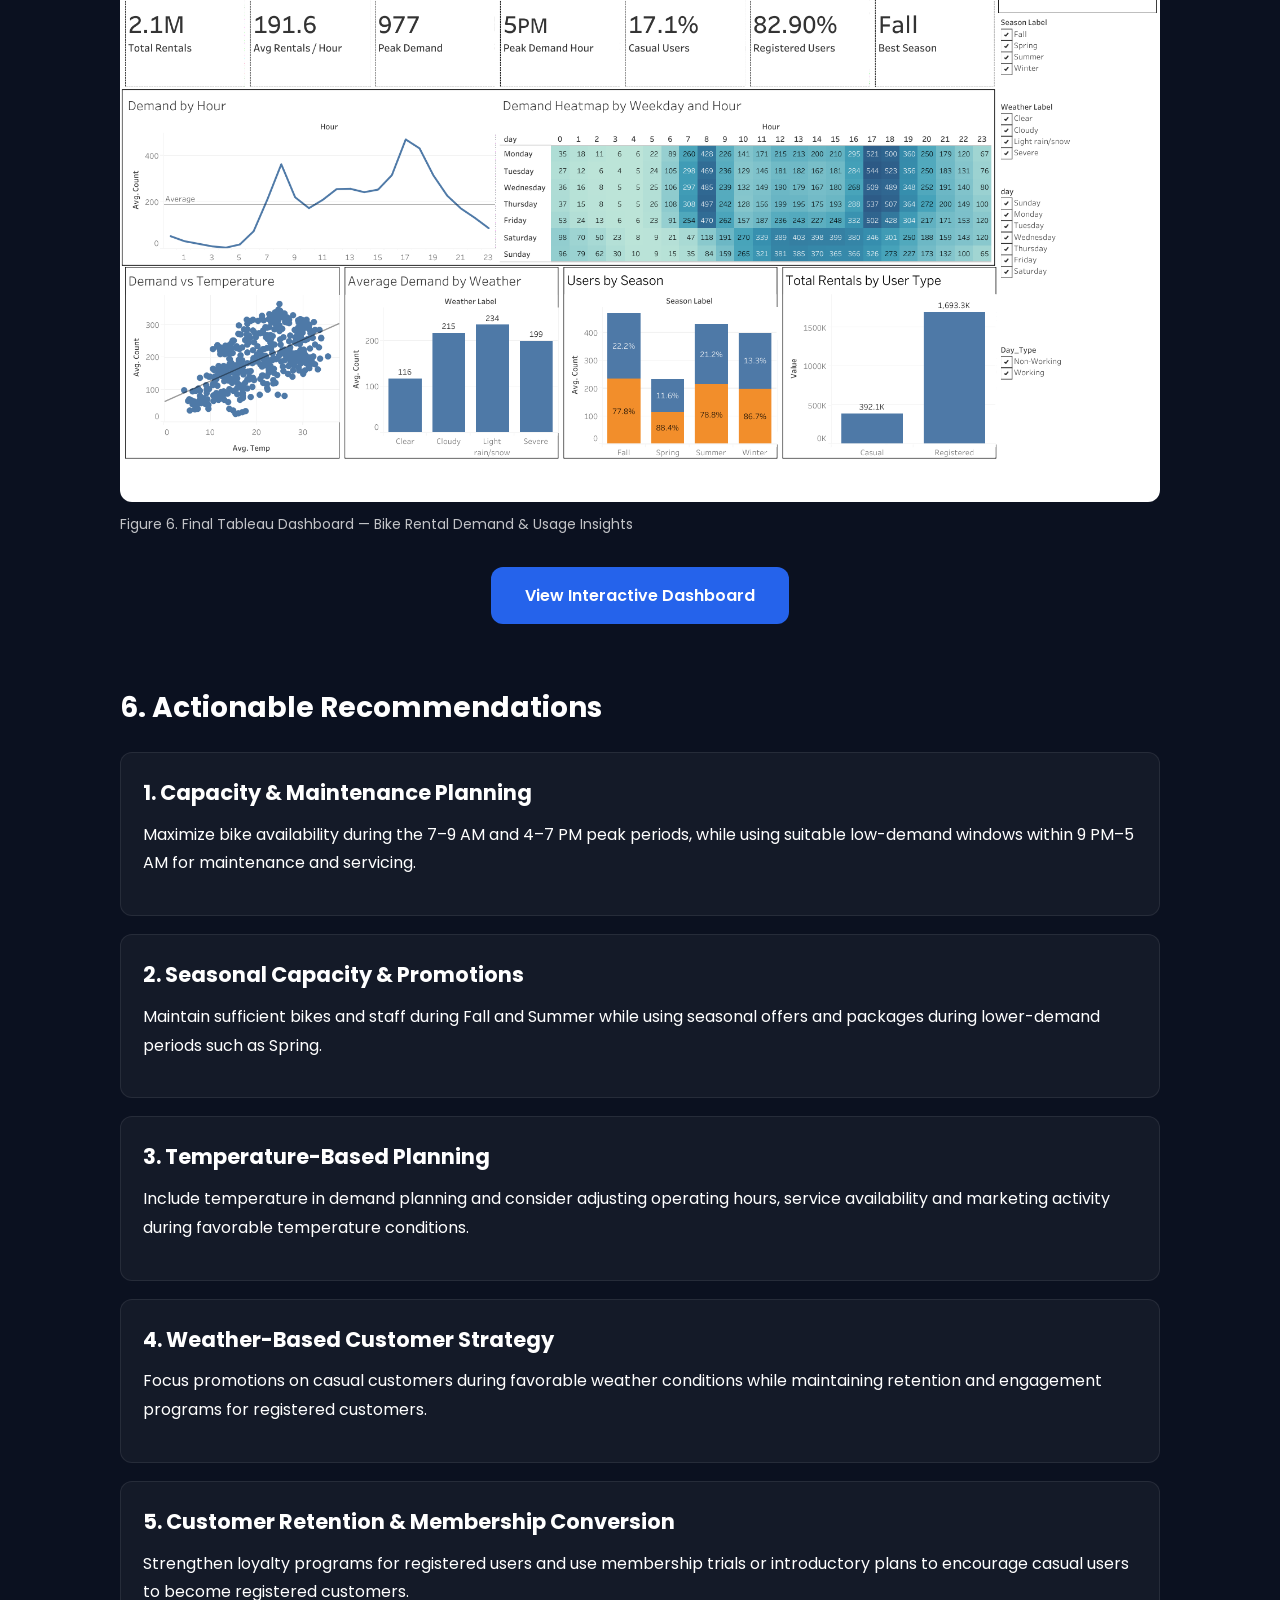
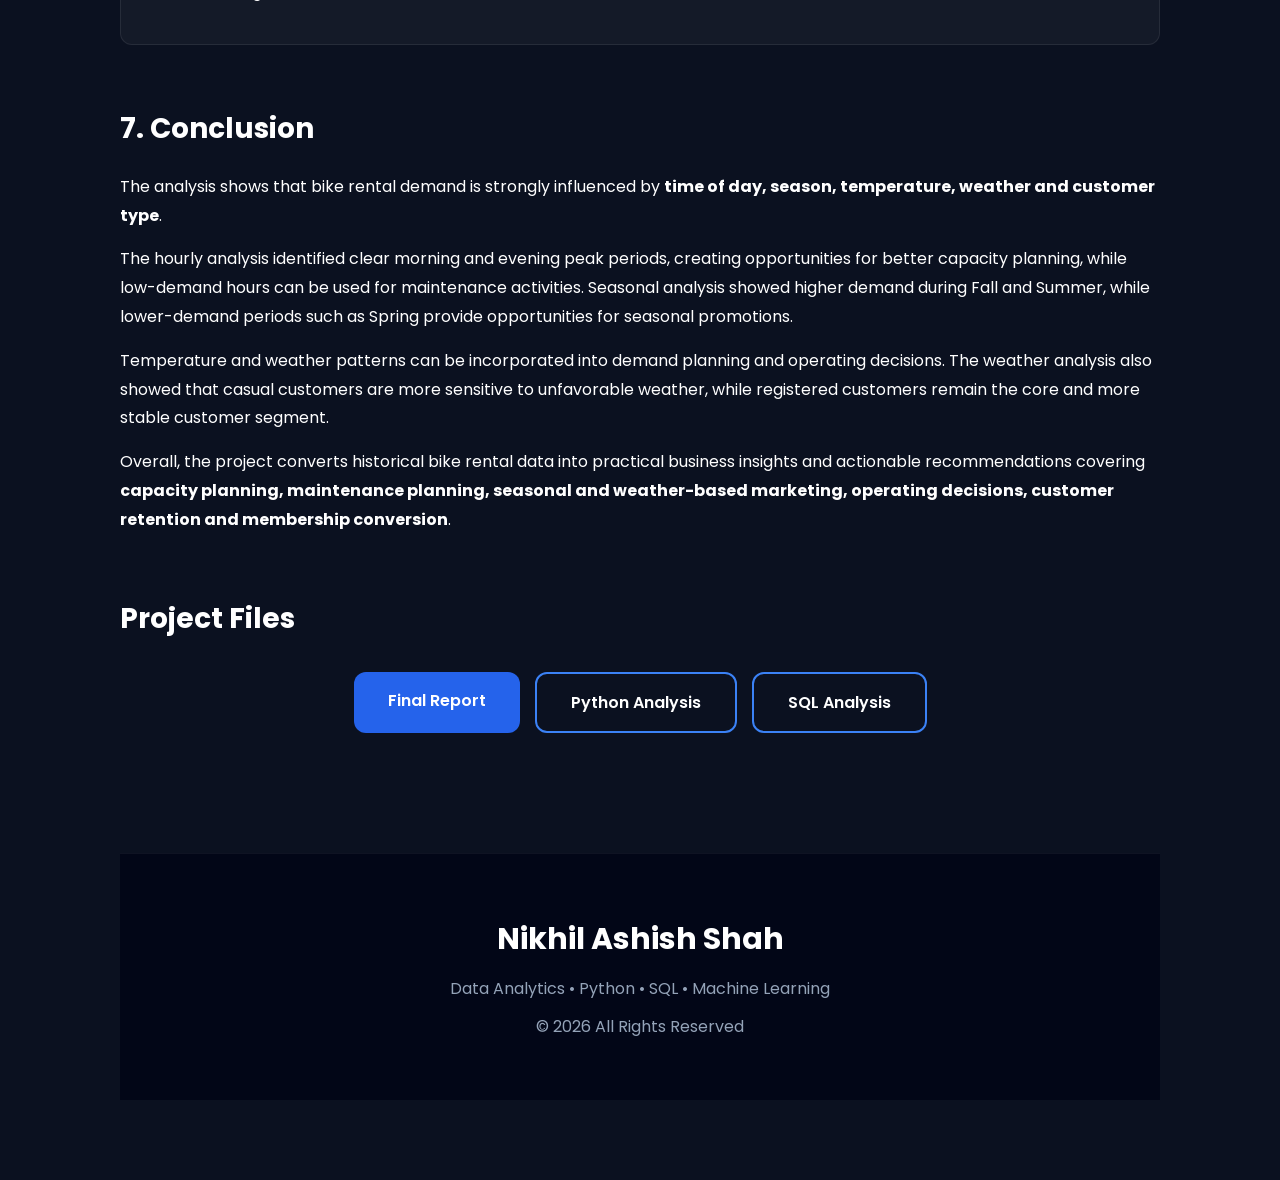
==== commit 79ad17ee: "Update bike-rental.html" ====
--- a/projects/bike-rental.html
+++ b/projects/bike-rental.html
@@ -833,14 +833,7 @@
             SQL Analysis
         </a>
 
-        <!-- Tableau Public Dashboard -->
-<a href="https://public.tableau.com/app/profile/nikhil.shah5512/viz/Bike_Rental_17873311789340/Dashboard2"
-   target="_blank"
-   class="btn secondary">
-    Tableau Dashboard
-</a>
-
-    </div>
+        
 
 </section>
     <!-- ================= FOOTER ================= -->
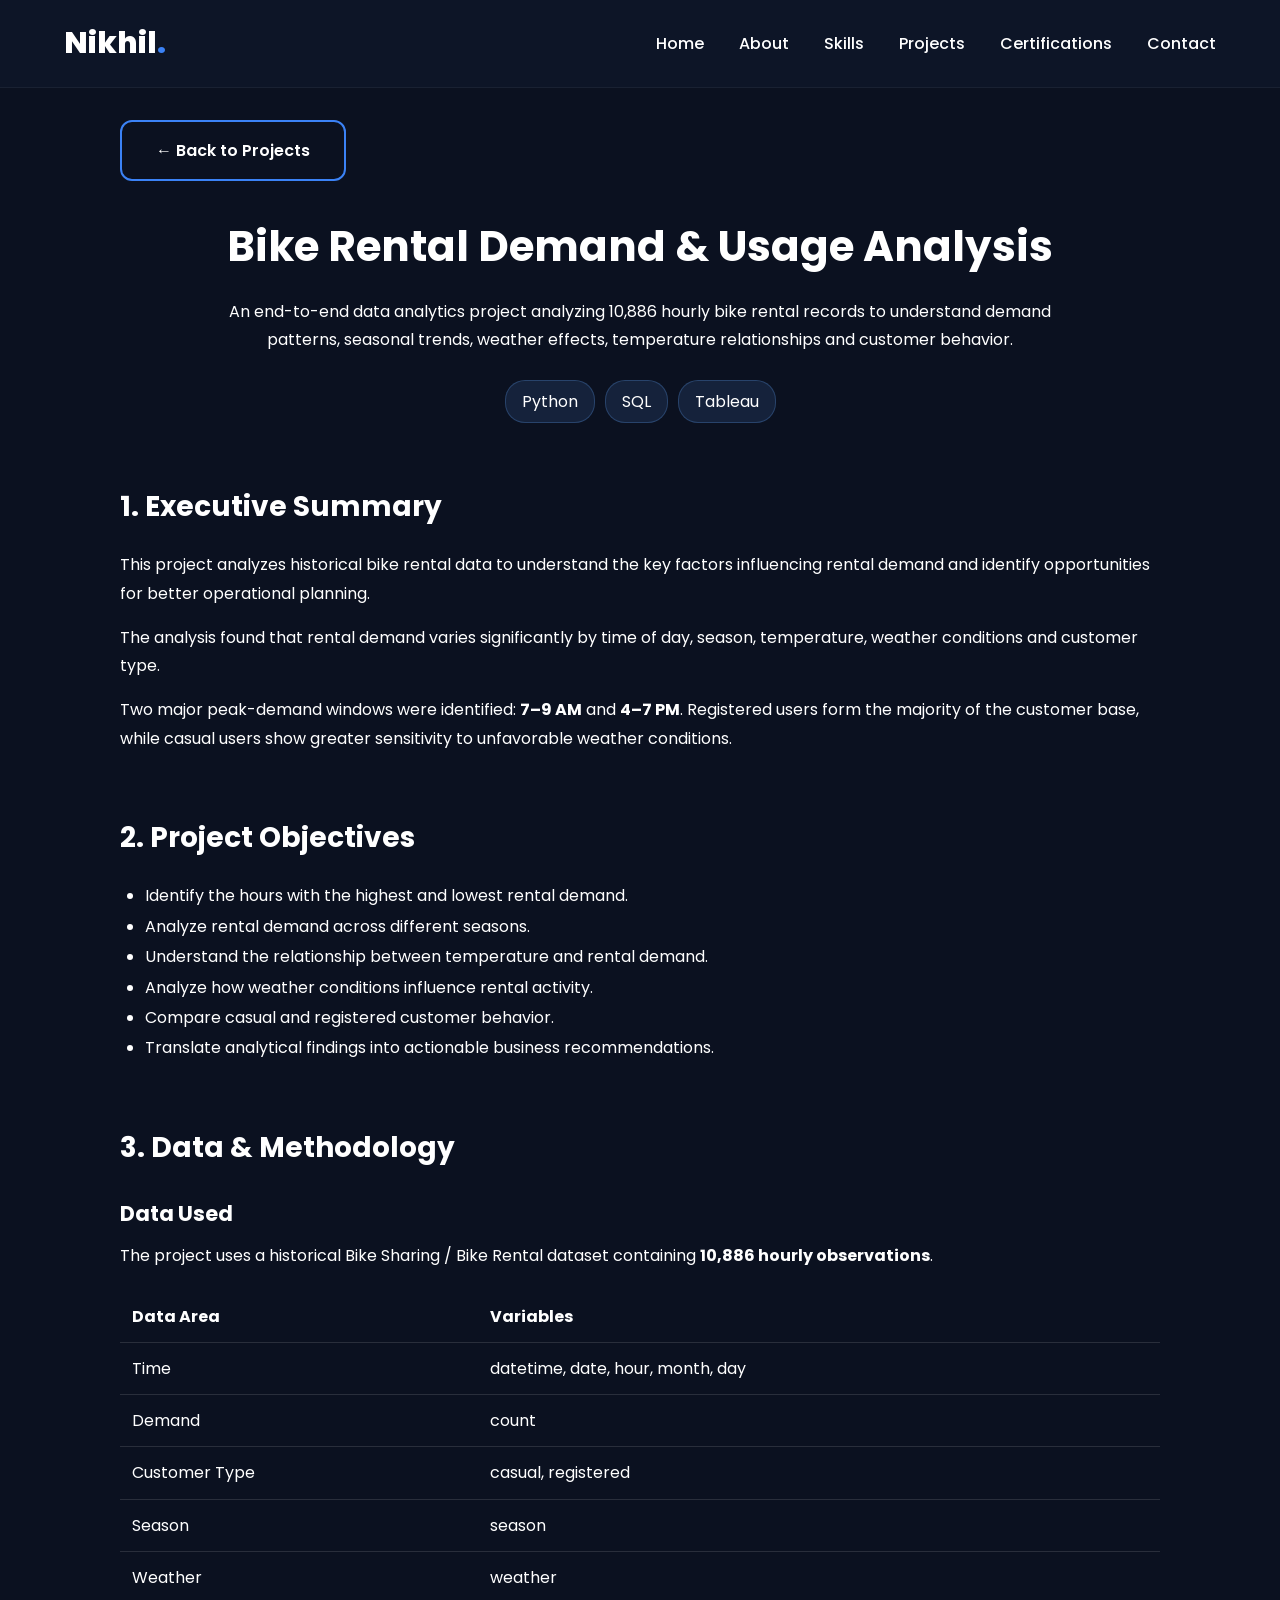
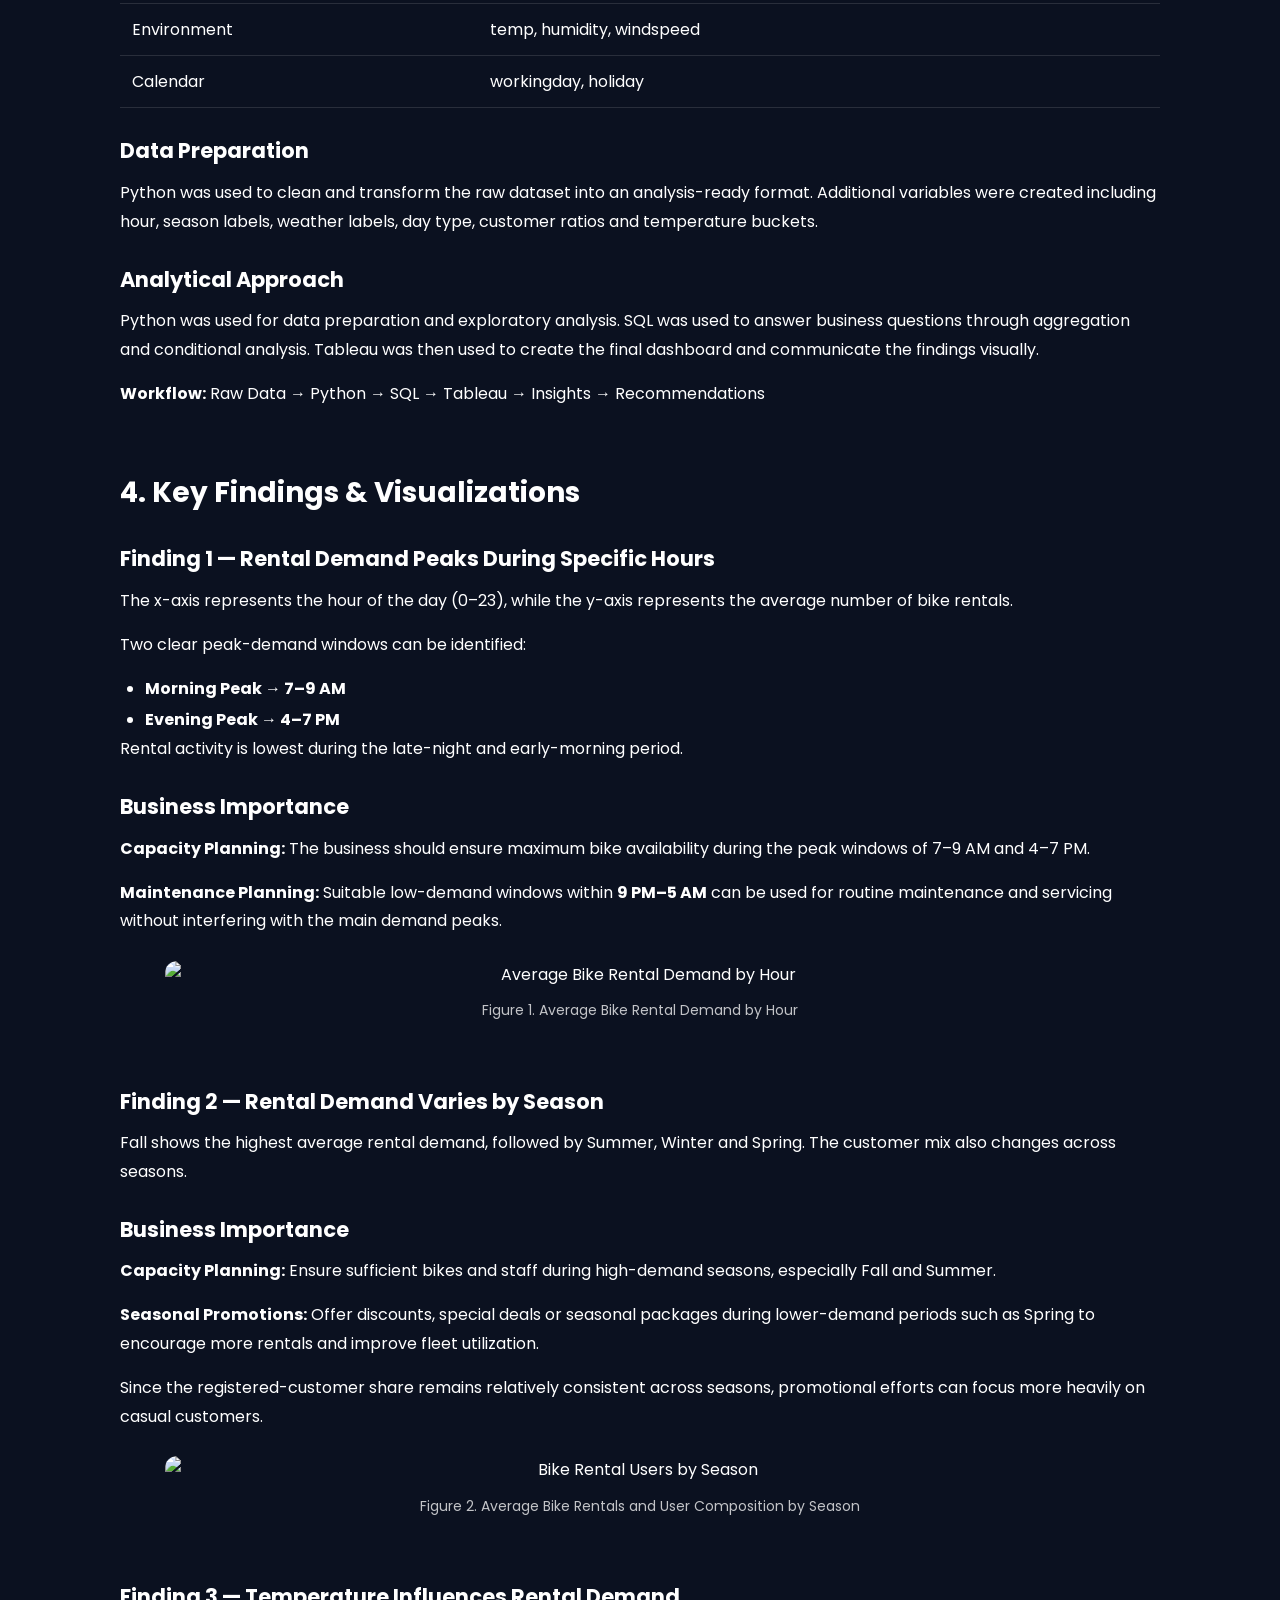
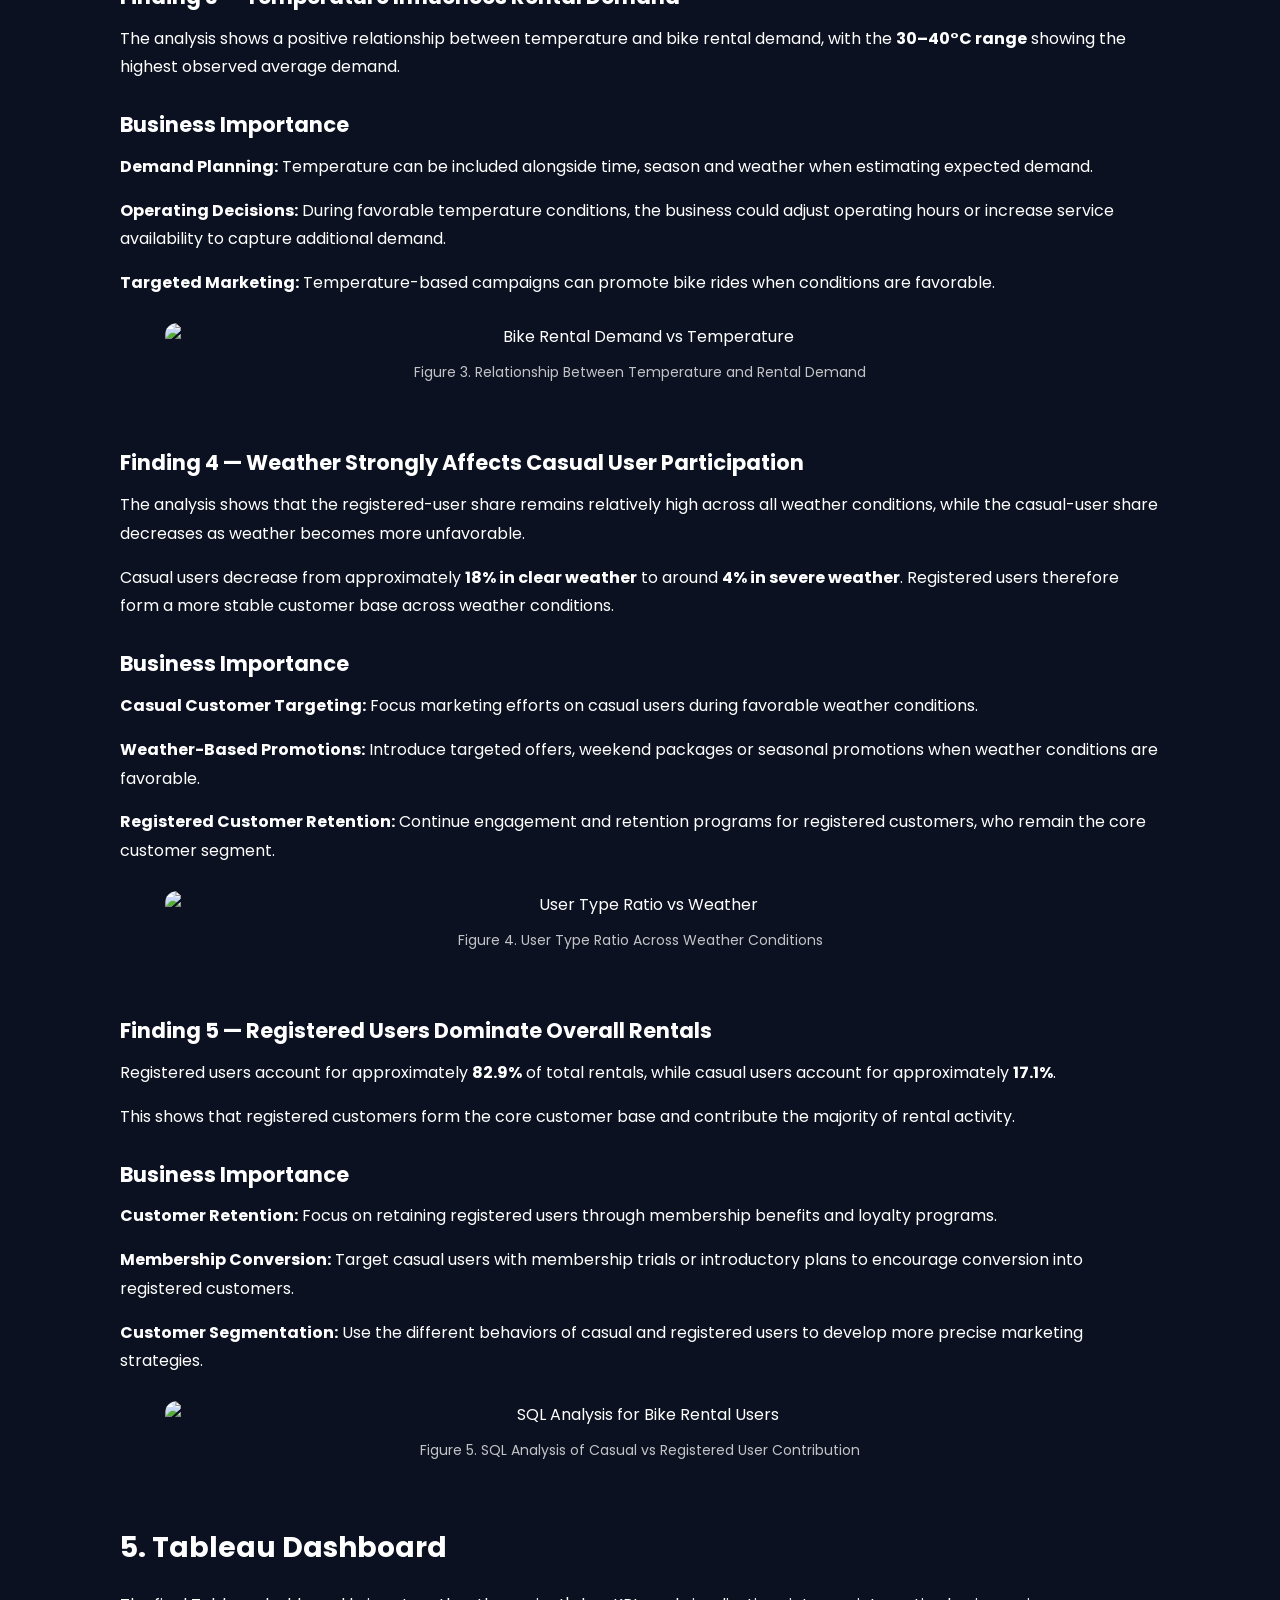
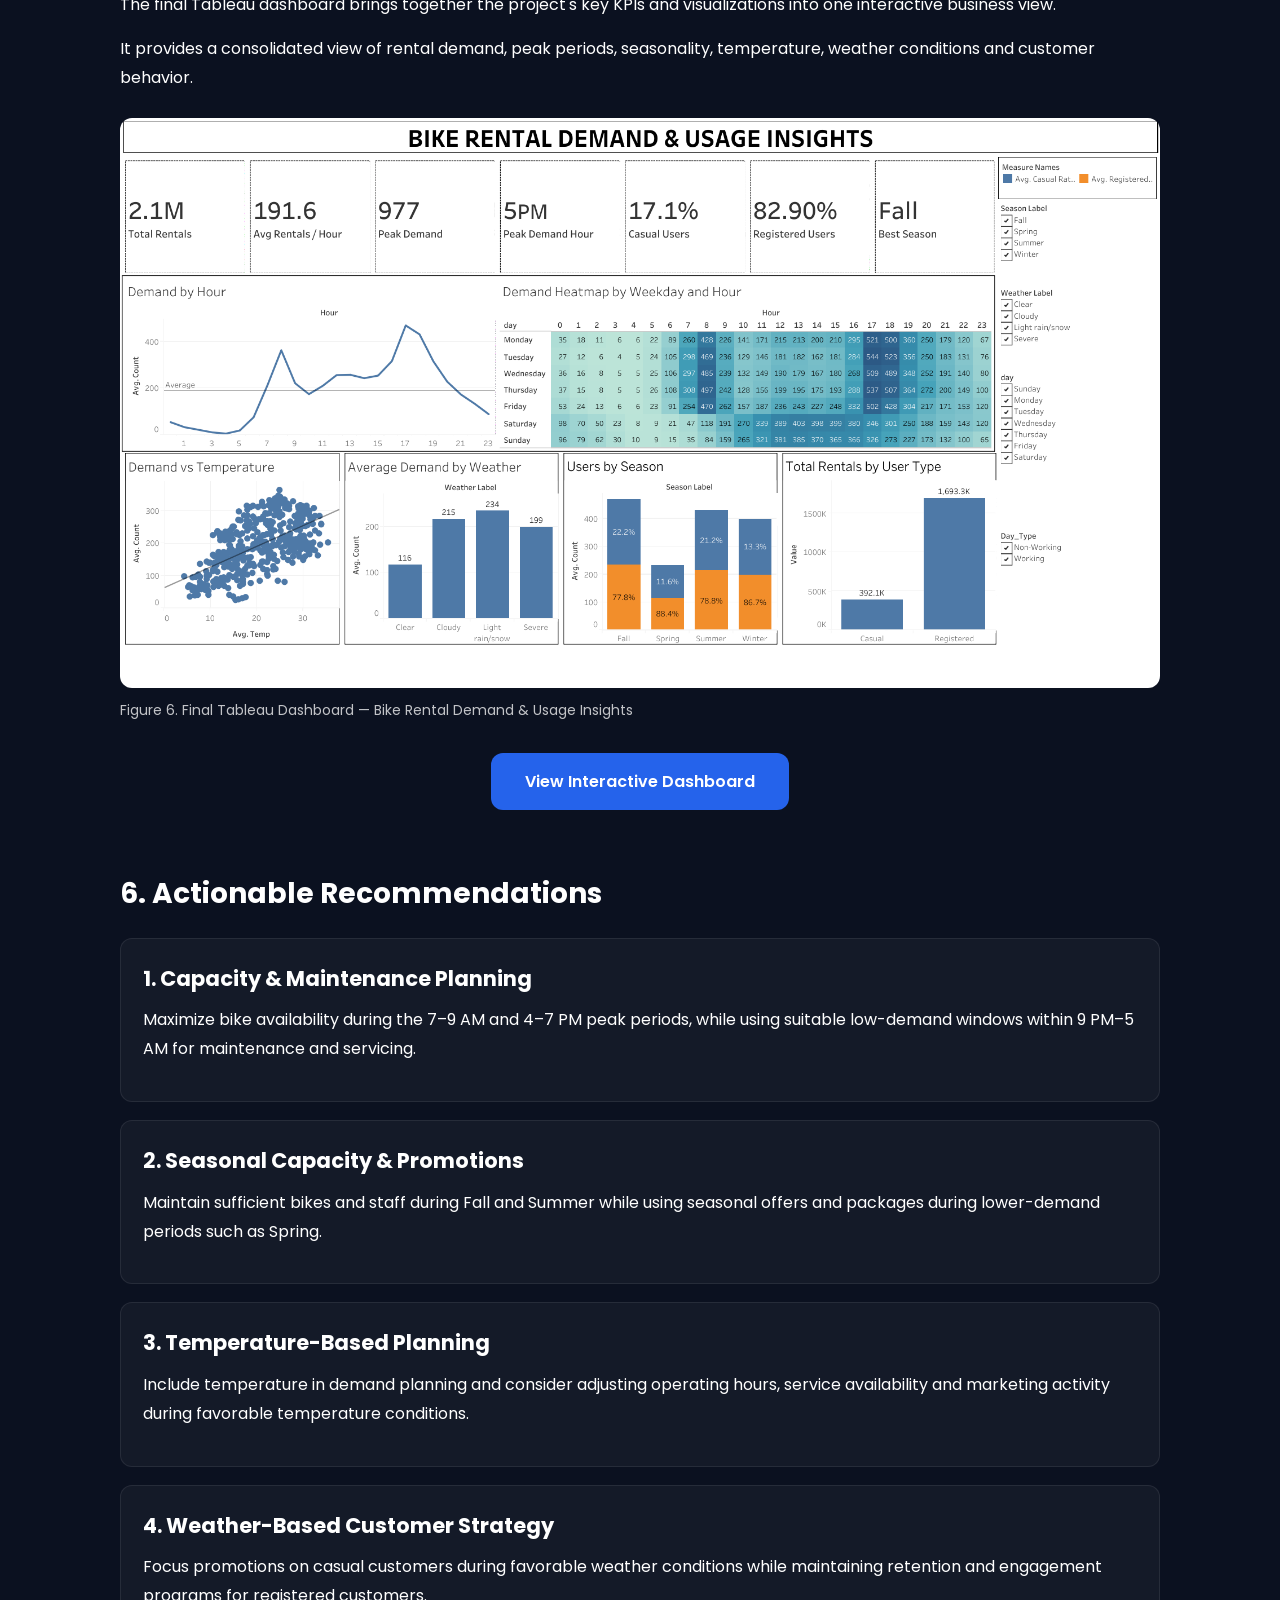
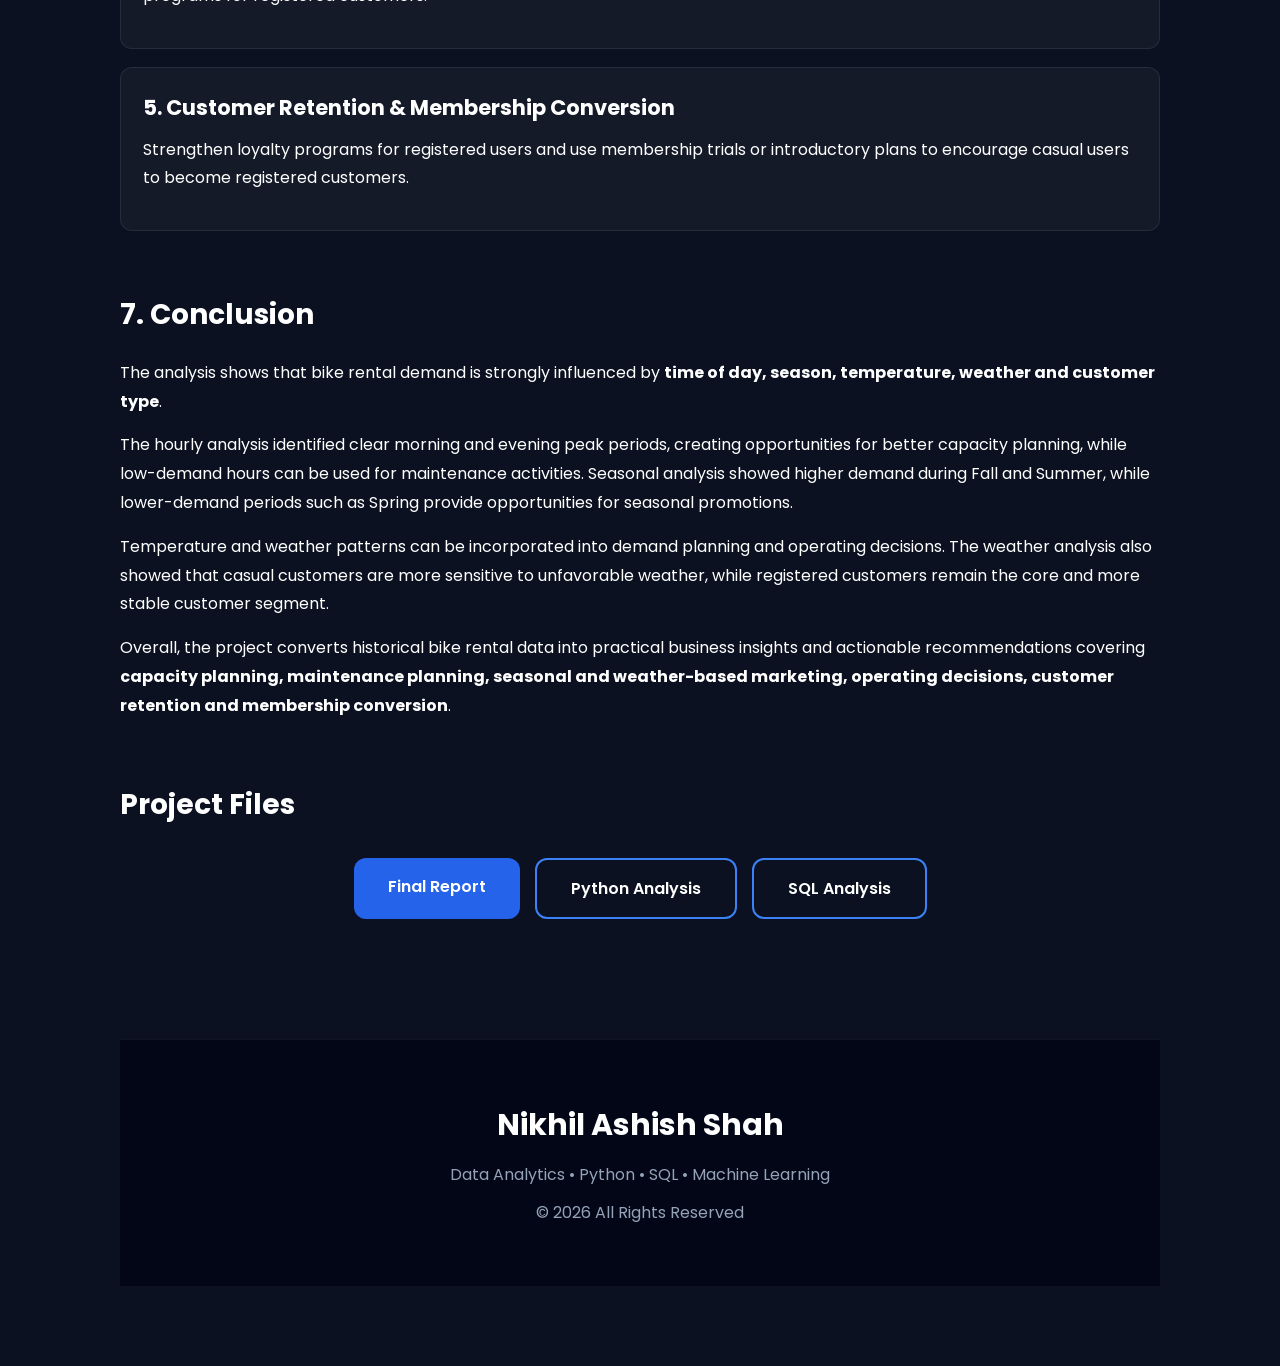
==== commit 7d216da0: "Update bike-rental.html" ====
--- a/projects/bike-rental.html
+++ b/projects/bike-rental.html
@@ -429,7 +429,8 @@
 
             <div class="visual-card">
 
-                <!-- INSERT YOUR DEMAND BY HOUR IMAGE HERE -->
+                <img src="../assets/projects/bike-rental/visuals/finding-1-demand-by-hour.png"
+     alt="Average Bike Rental Demand by Hour">
 
                 <p class="visual-caption">
                     Figure 1. Average Bike Rental Demand by Hour
@@ -475,7 +476,8 @@
 
             <div class="visual-card">
 
-                <!-- INSERT YOUR USERS BY SEASON IMAGE HERE -->
+              <img src="../assets/projects/bike-rental/visuals/finding-2-users-by-season.png"
+     alt="Bike Rental Users by Season">
 
                 <p class="visual-caption">
                     Figure 2. Average Bike Rentals and User Composition by Season
@@ -522,7 +524,8 @@
 
             <div class="visual-card">
 
-                <!-- INSERT YOUR DEMAND VS TEMPERATURE IMAGE HERE -->
+                <img src="../assets/projects/bike-rental/visuals/finding-3-demand-vs-temperature.png"
+     alt="Bike Rental Demand vs Temperature">
 
                 <p class="visual-caption">
                     Figure 3. Relationship Between Temperature and Rental Demand
@@ -576,7 +579,8 @@
 
             <div class="visual-card">
 
-                <!-- INSERT YOUR USER TYPE RATIO VS WEATHER IMAGE HERE -->
+                <img src="../assets/projects/bike-rental/visuals/finding-4-user-type-weather.png"
+     alt="User Type Ratio vs Weather">
 
                 <p class="visual-caption">
                     Figure 4. User Type Ratio Across Weather Conditions
@@ -629,7 +633,8 @@
 
             <div class="visual-card">
 
-                <!-- INSERT YOUR SQL SCREENSHOT HERE -->
+               <img src="../assets/projects/bike-rental/visuals/finding-5-sql-proof.png"
+     alt="SQL Analysis for Bike Rental Users">
 
                 <p class="visual-caption">
                     Figure 5. SQL Analysis of Casual vs Registered User Contribution
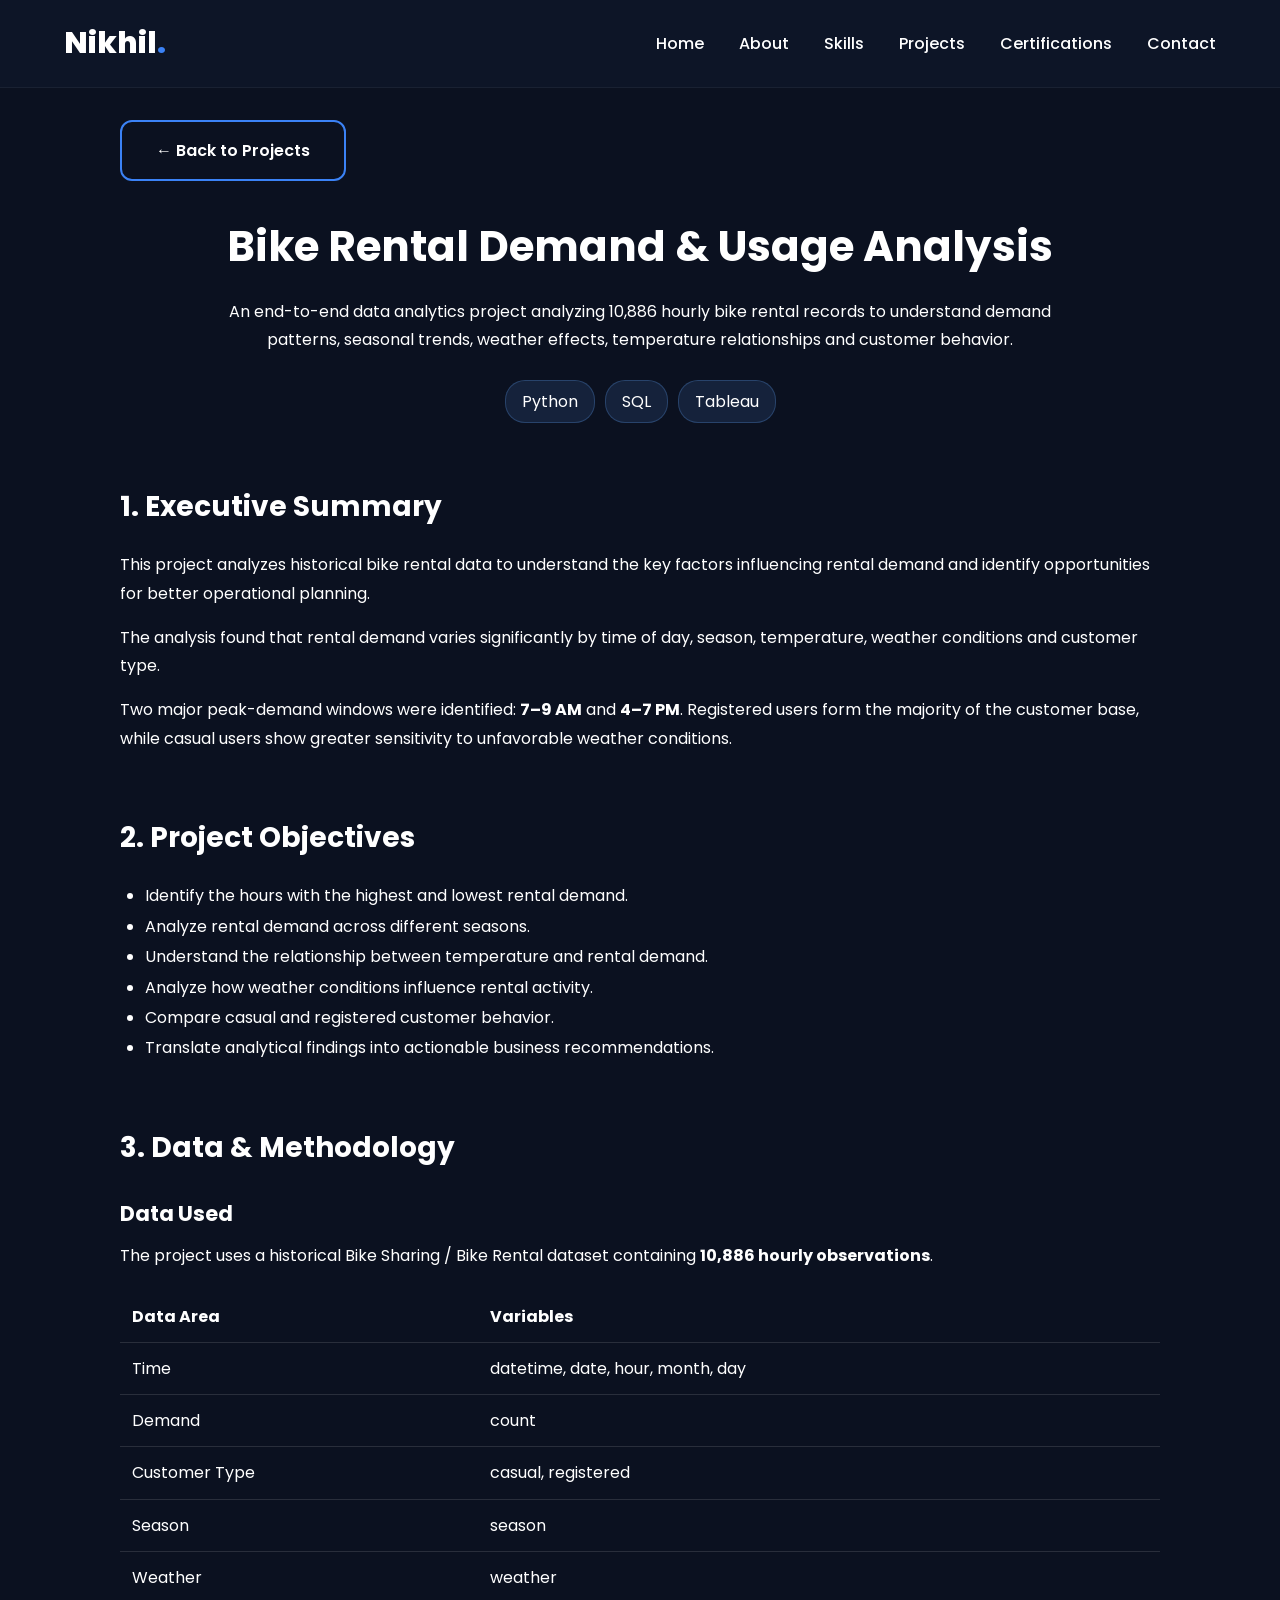
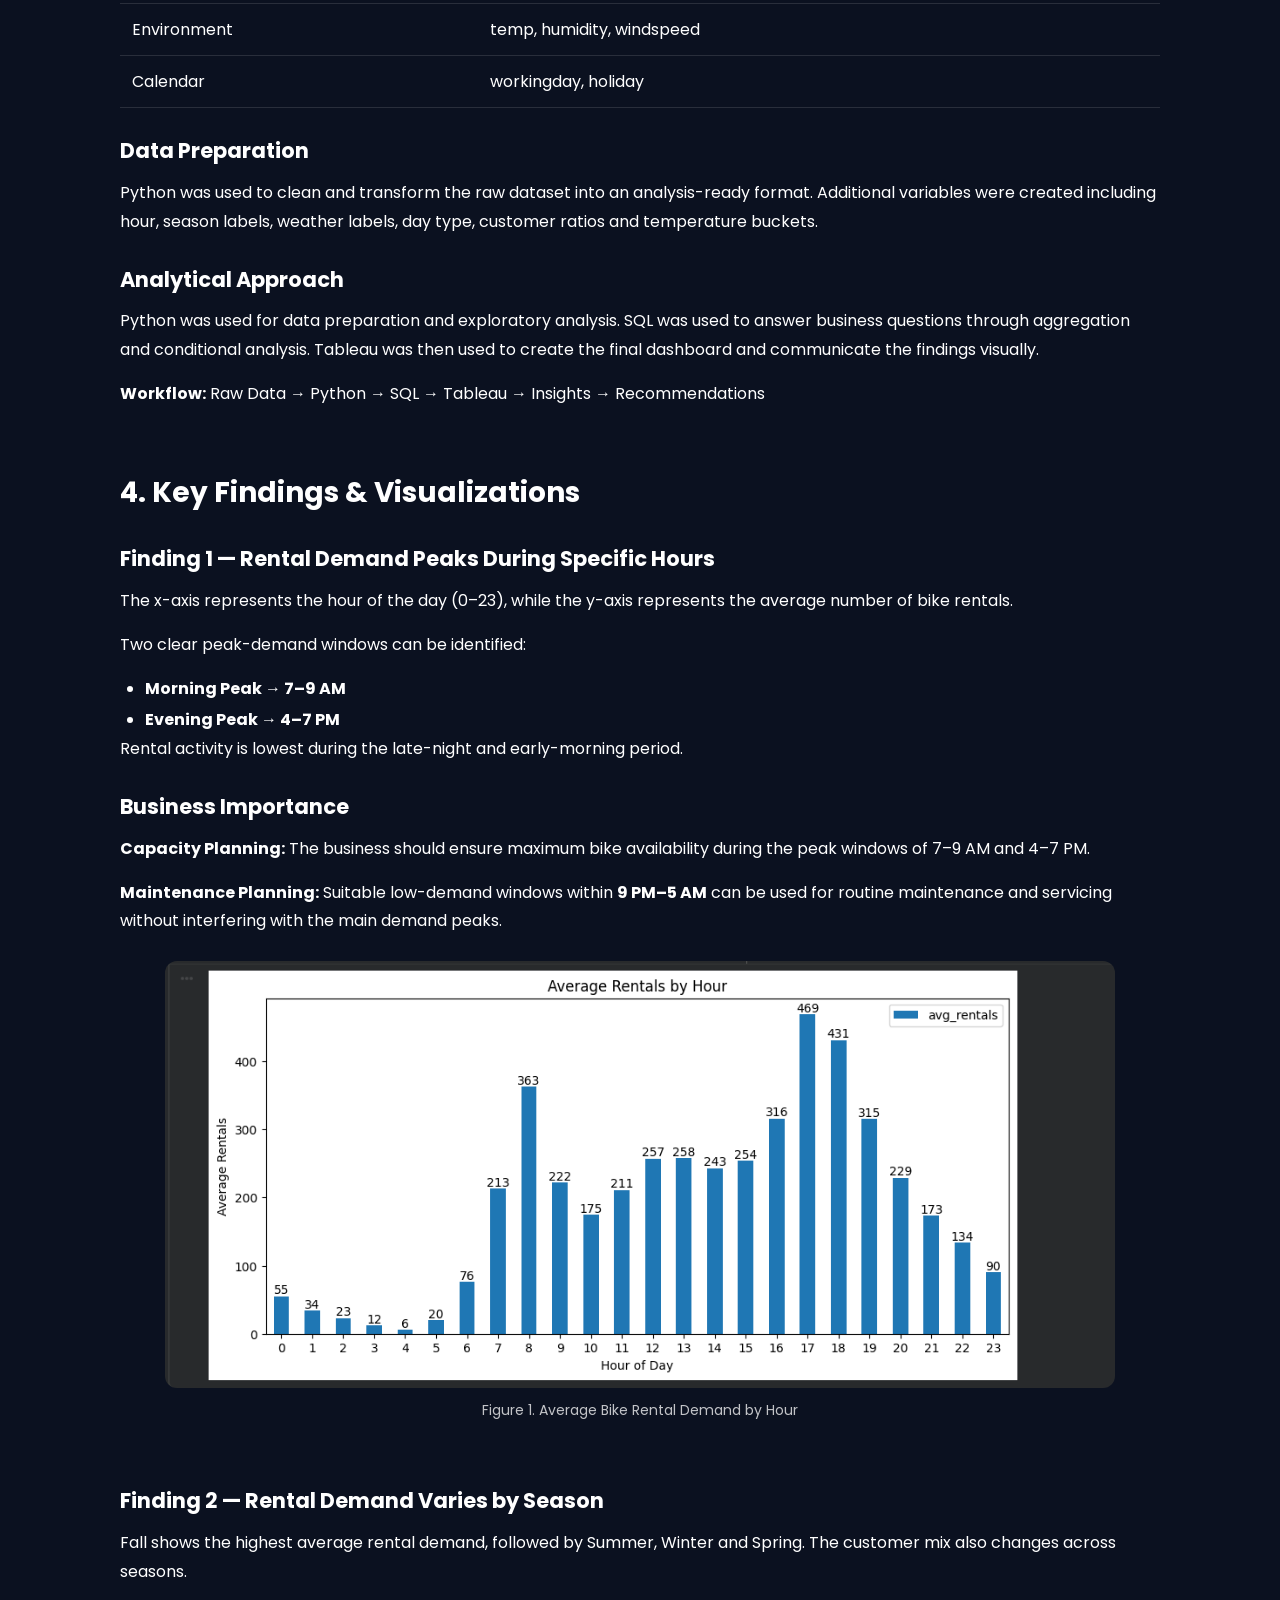
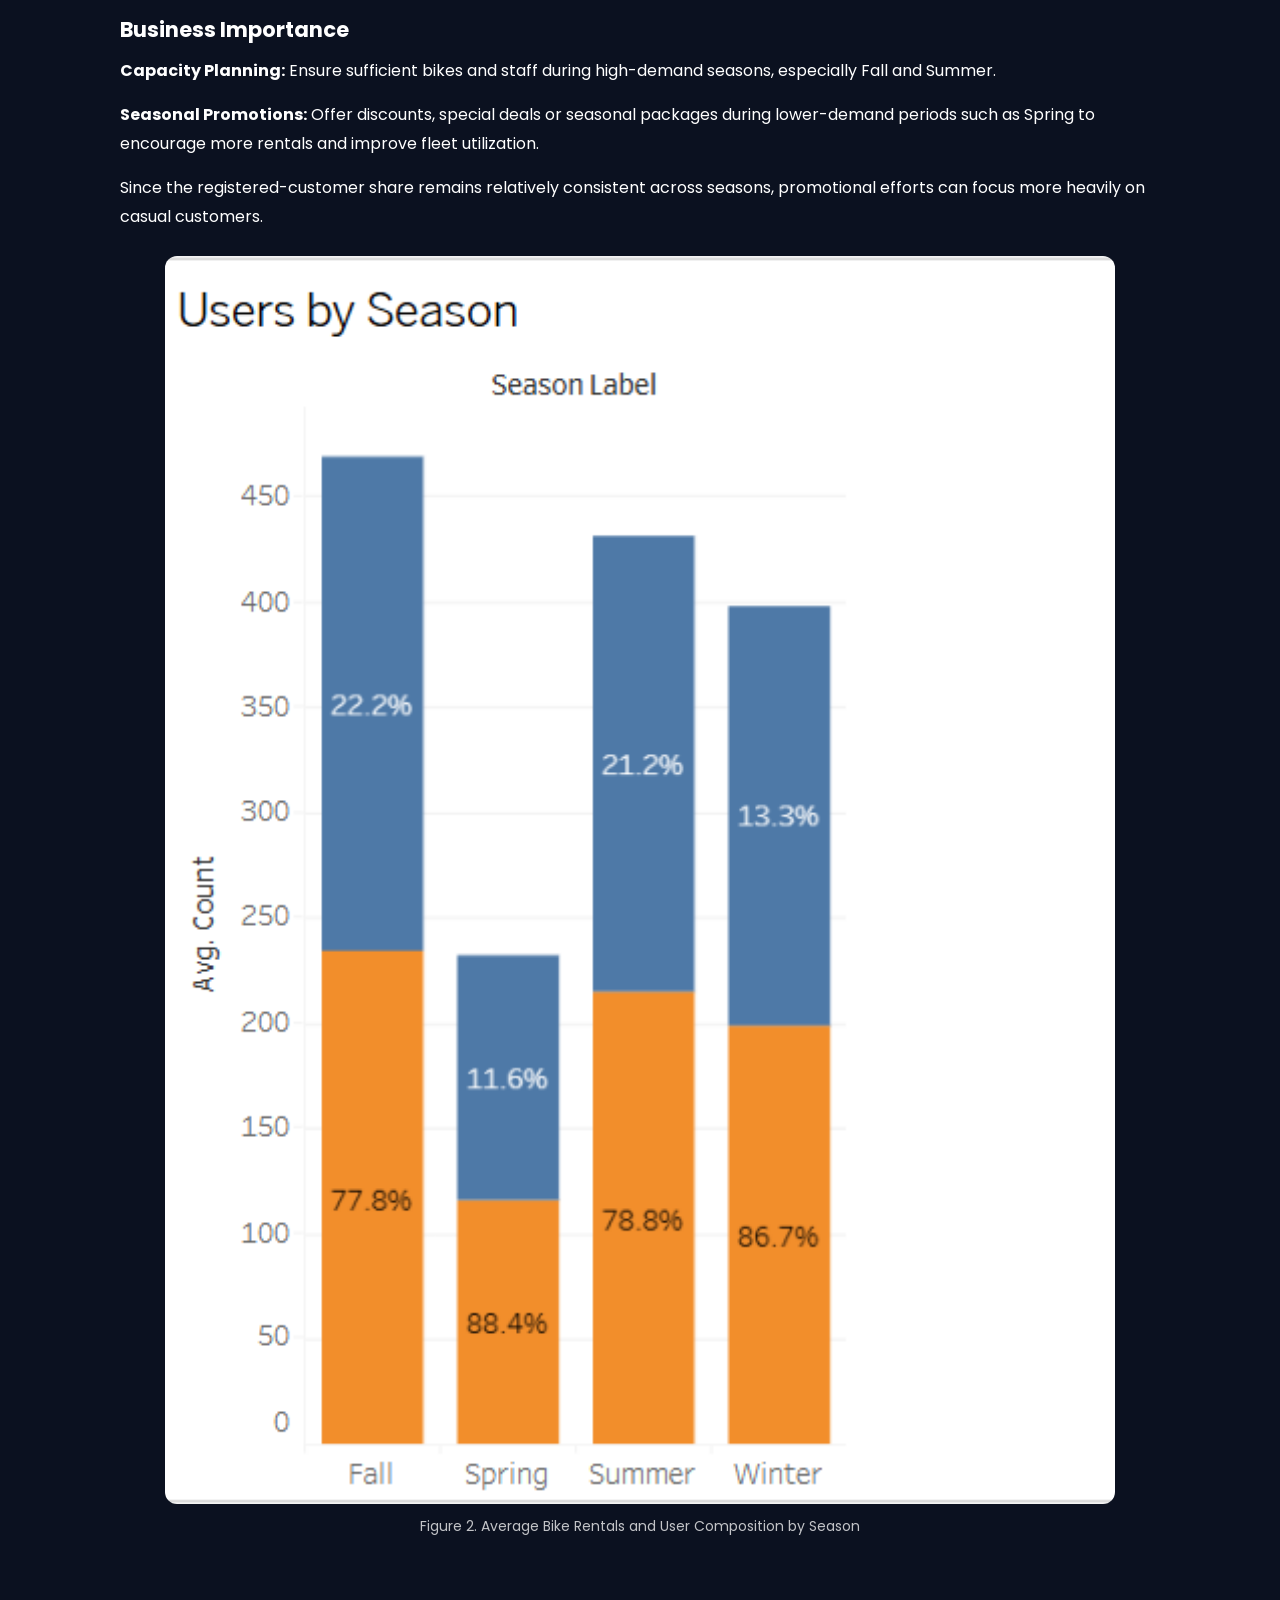
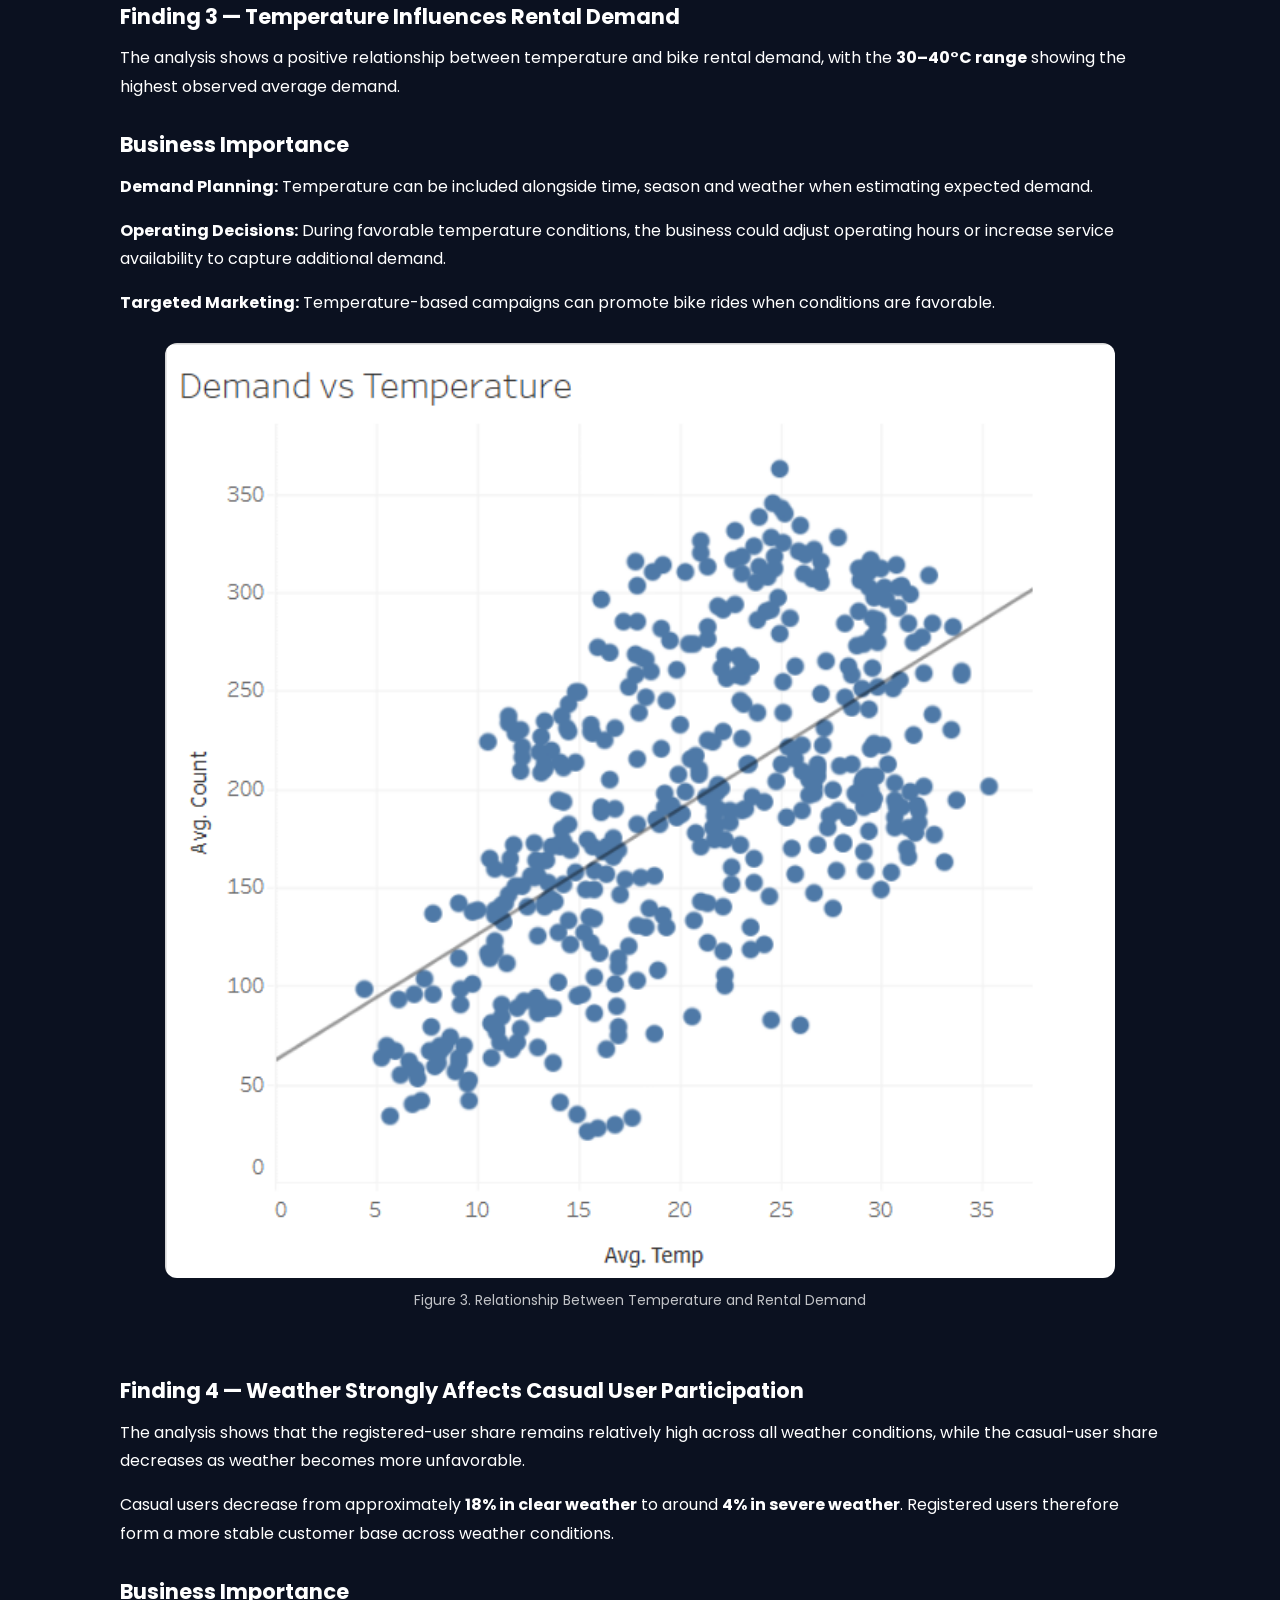
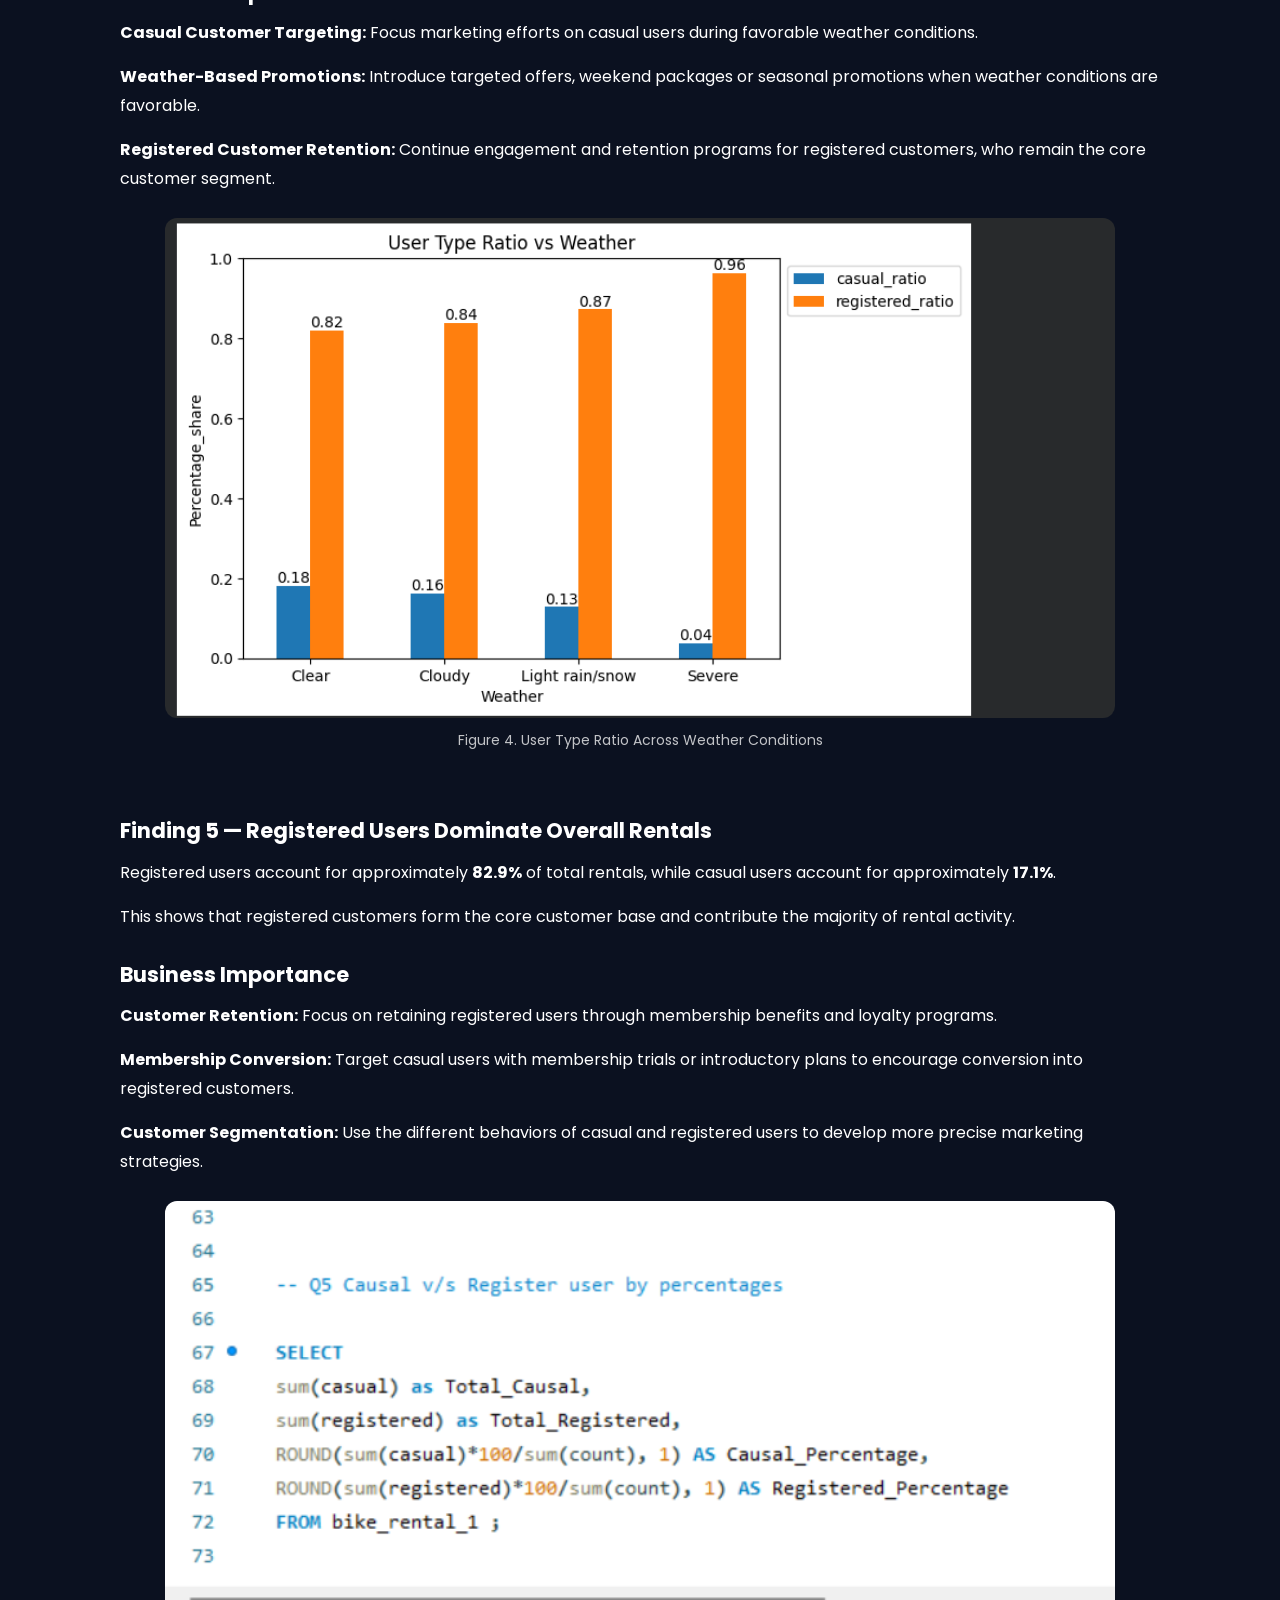
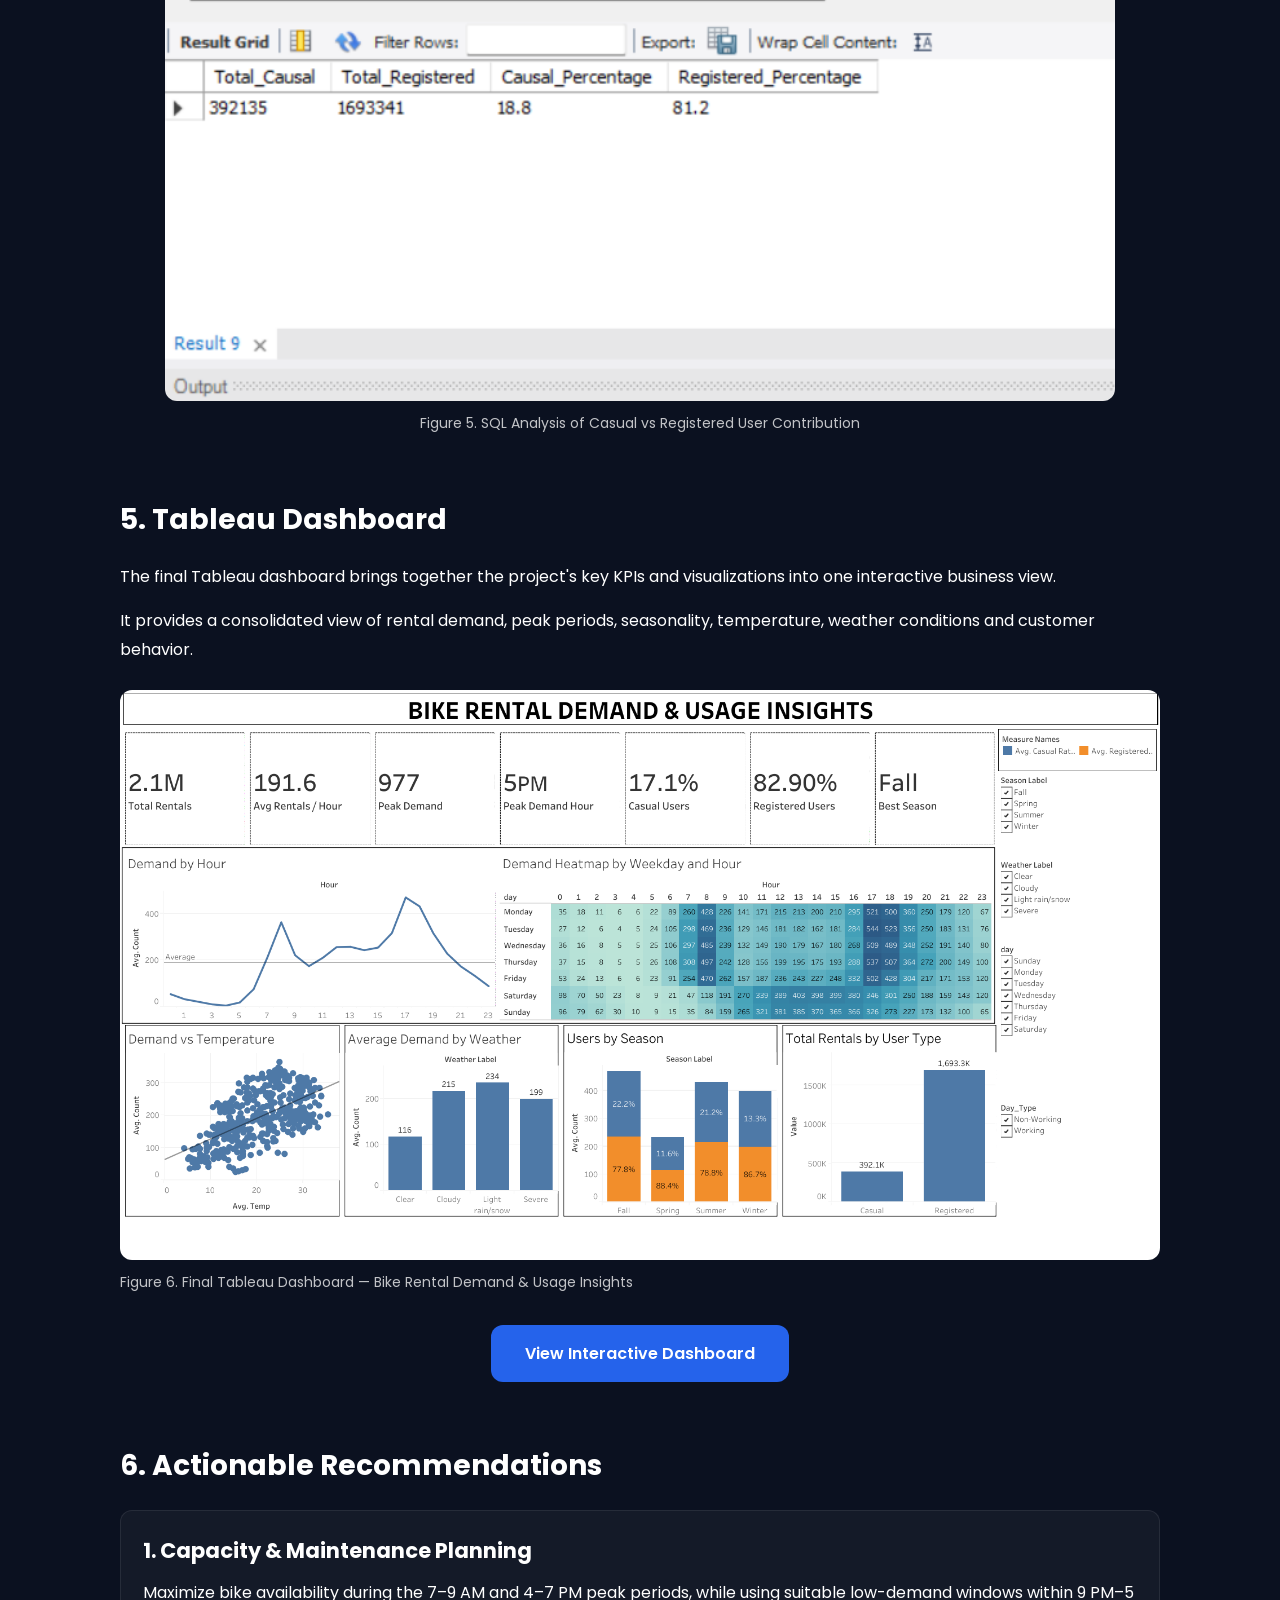
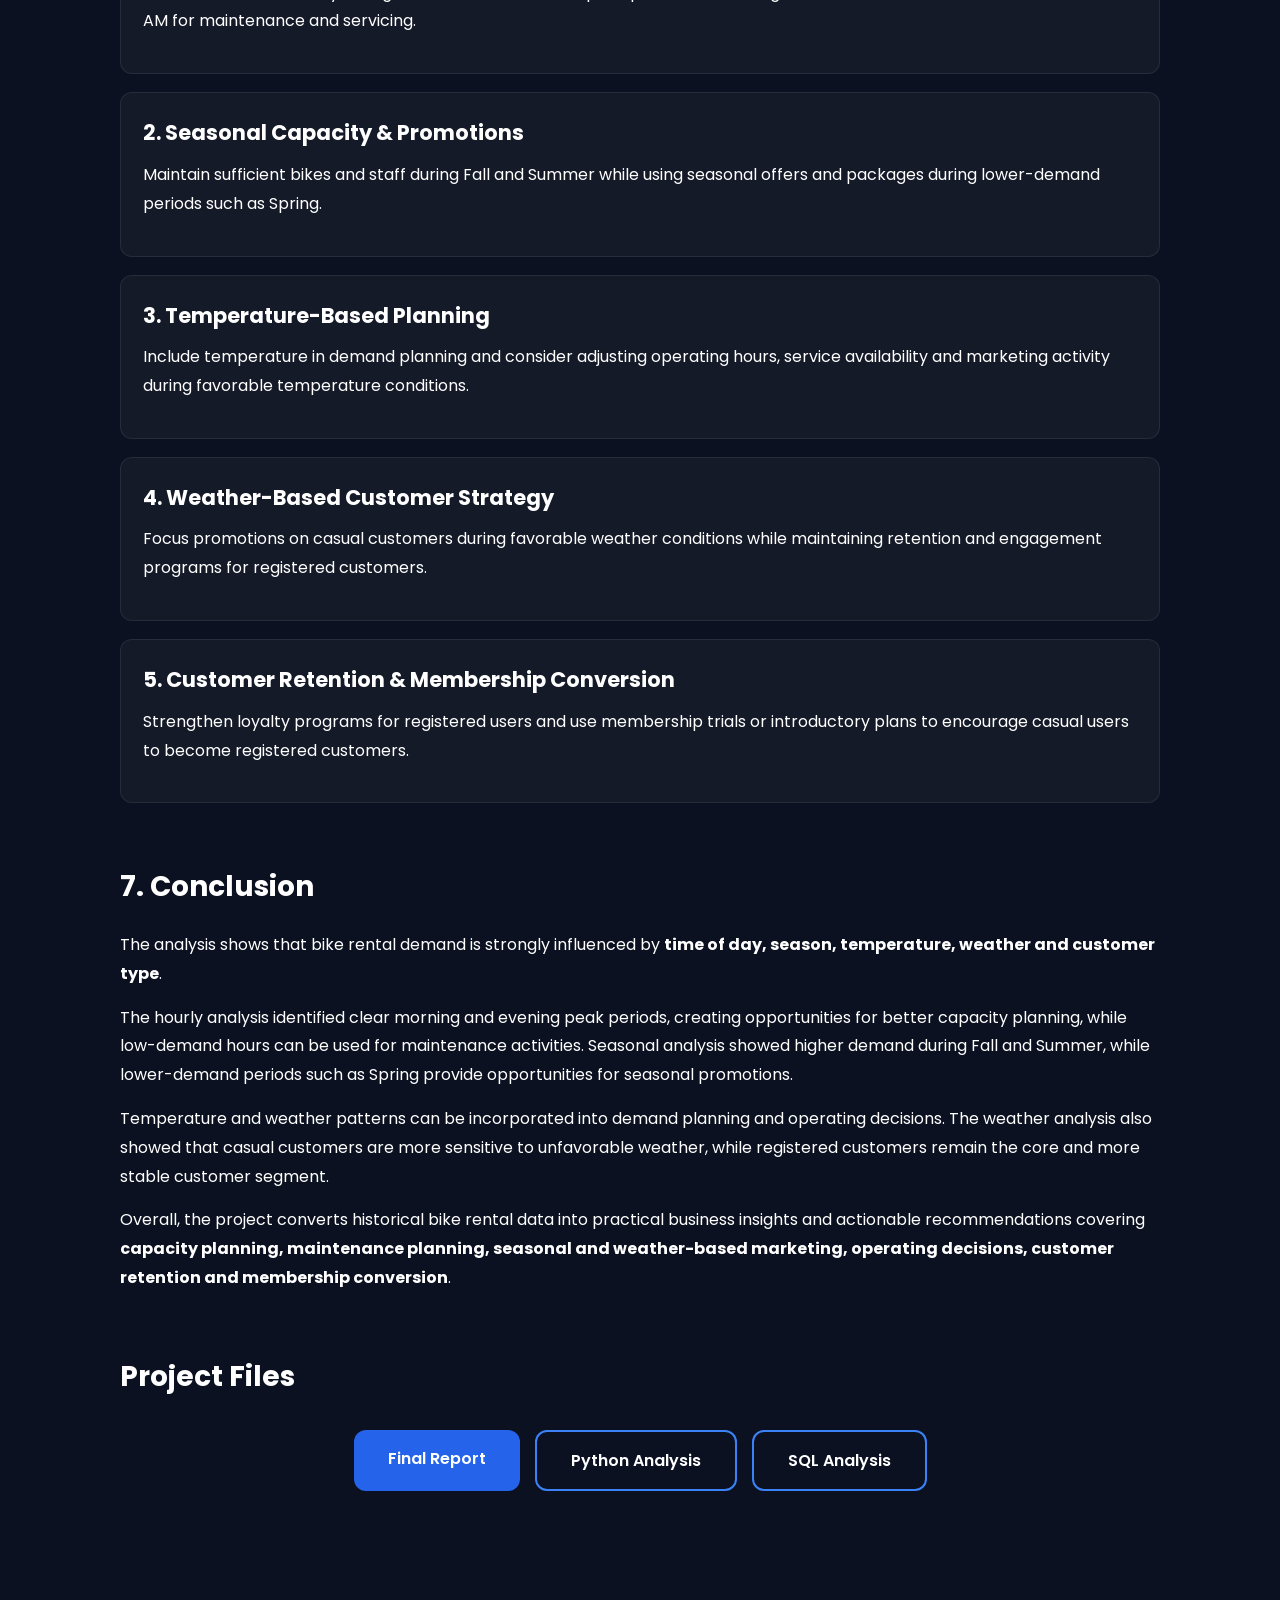
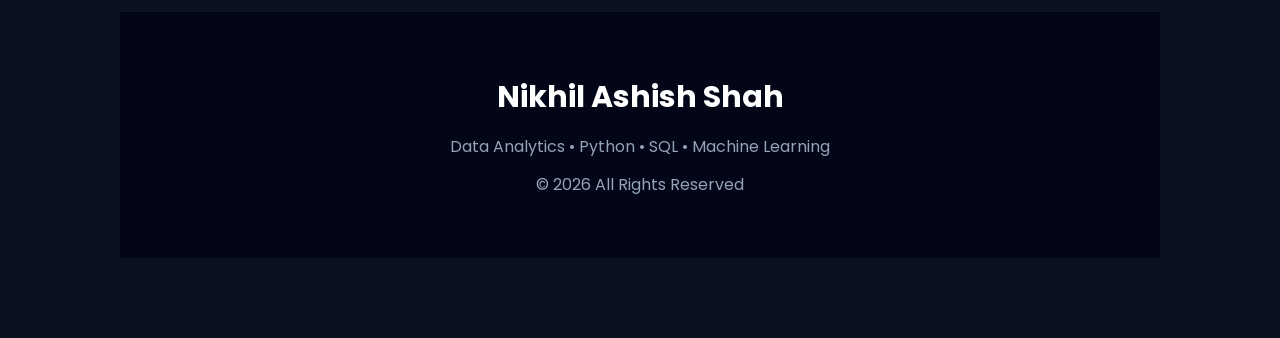
==== commit 5d1dc681: "Update bike-rental.html" ====
--- a/projects/bike-rental.html
+++ b/projects/bike-rental.html
@@ -429,7 +429,7 @@
 
             <div class="visual-card">
 
-                <img src="../assets/projects/bike-rental/visuals/finding-1-demand-by-hour.png"
+                <img src="../assets/projects/bike-rental/visuals/finding-1-demand-by-hour.png.png"
      alt="Average Bike Rental Demand by Hour">
 
                 <p class="visual-caption">
@@ -476,7 +476,7 @@
 
             <div class="visual-card">
 
-              <img src="../assets/projects/bike-rental/visuals/finding-2-users-by-season.png"
+              <img src="../assets/projects/bike-rental/visuals/finding-2-users-by-season.png.png"
      alt="Bike Rental Users by Season">
 
                 <p class="visual-caption">
@@ -524,7 +524,7 @@
 
             <div class="visual-card">
 
-                <img src="../assets/projects/bike-rental/visuals/finding-3-demand-vs-temperature.png"
+                <img src="../assets/projects/bike-rental/visuals/finding-3-demand-vs-temperature.png.png"
      alt="Bike Rental Demand vs Temperature">
 
                 <p class="visual-caption">
@@ -579,7 +579,7 @@
 
             <div class="visual-card">
 
-                <img src="../assets/projects/bike-rental/visuals/finding-4-user-type-weather.png"
+                <img src="../assets/projects/bike-rental/visuals/finding-4-user-type-weather.png.png"
      alt="User Type Ratio vs Weather">
 
                 <p class="visual-caption">
@@ -633,7 +633,7 @@
 
             <div class="visual-card">
 
-               <img src="../assets/projects/bike-rental/visuals/finding-5-sql-proof.png"
+               <img src="../assets/projects/bike-rental/visuals/finding-5-sql-proof.png.png"
      alt="SQL Analysis for Bike Rental Users">
 
                 <p class="visual-caption">
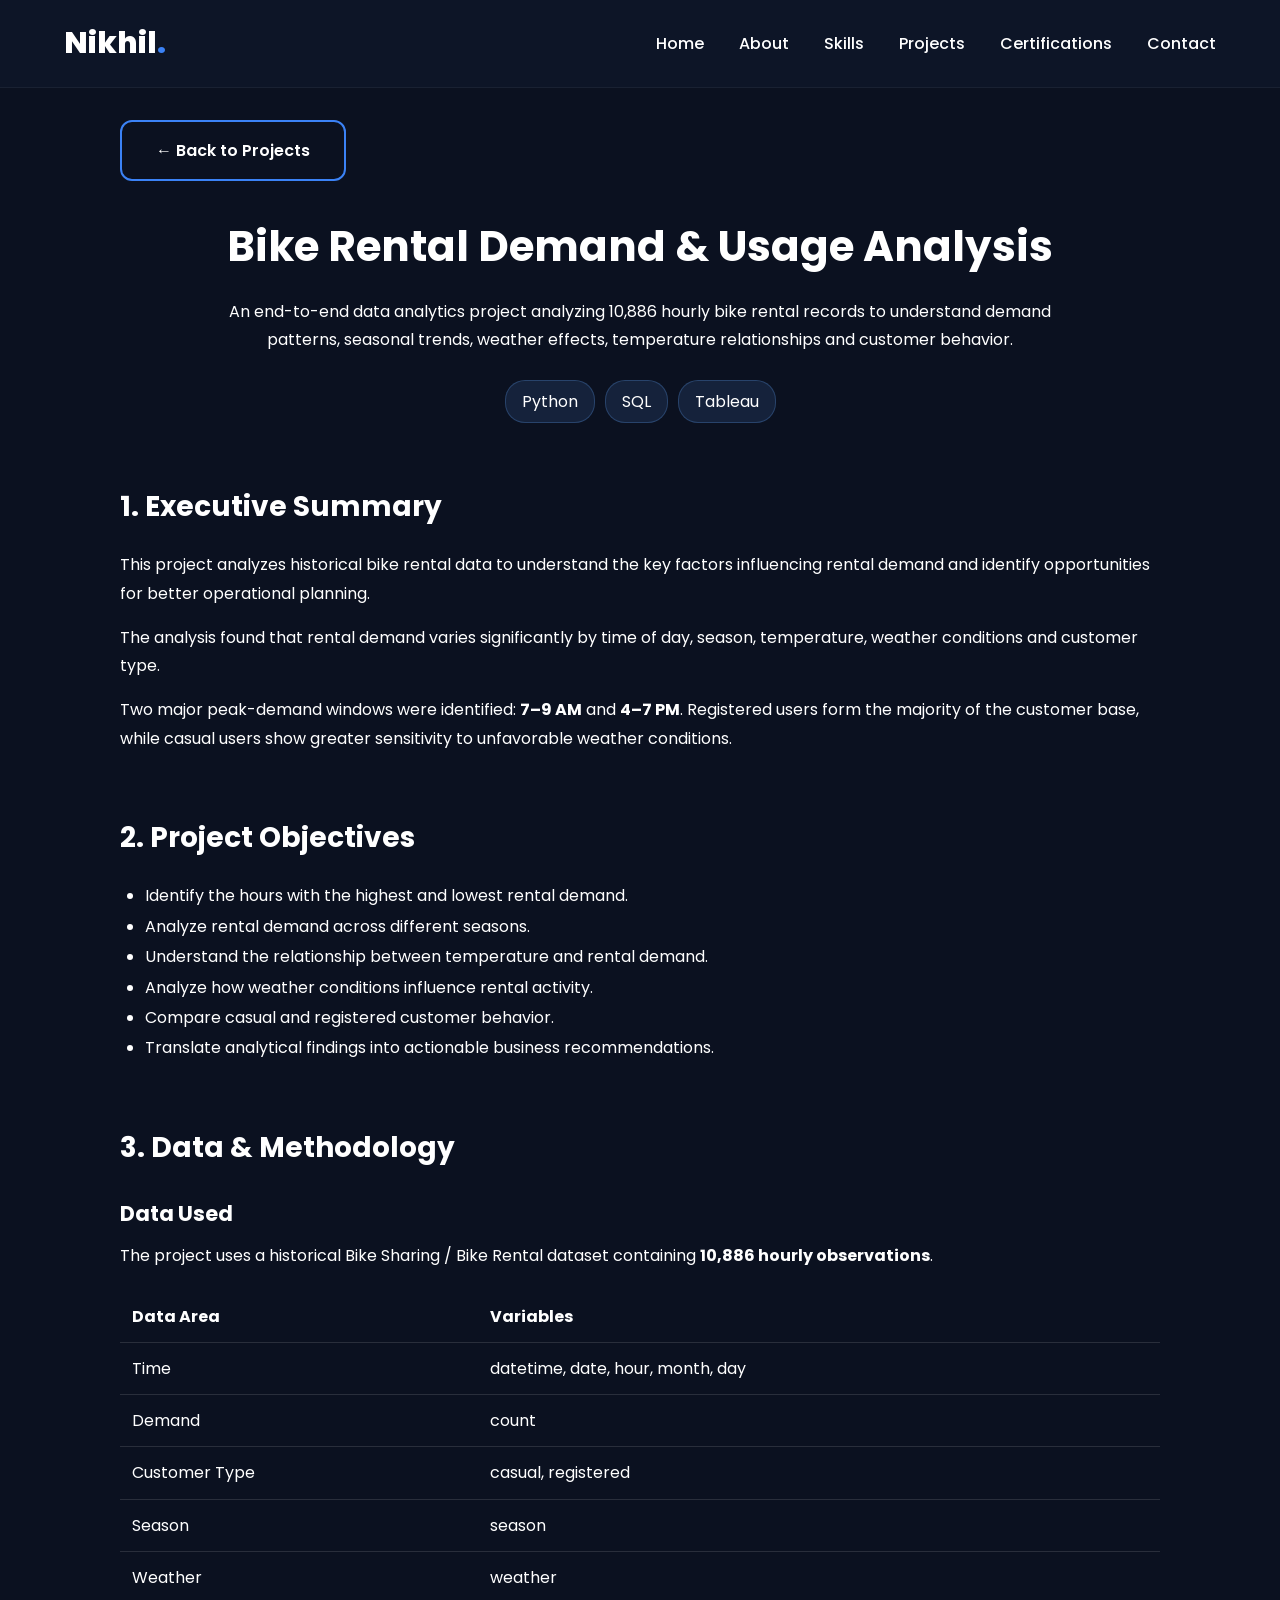
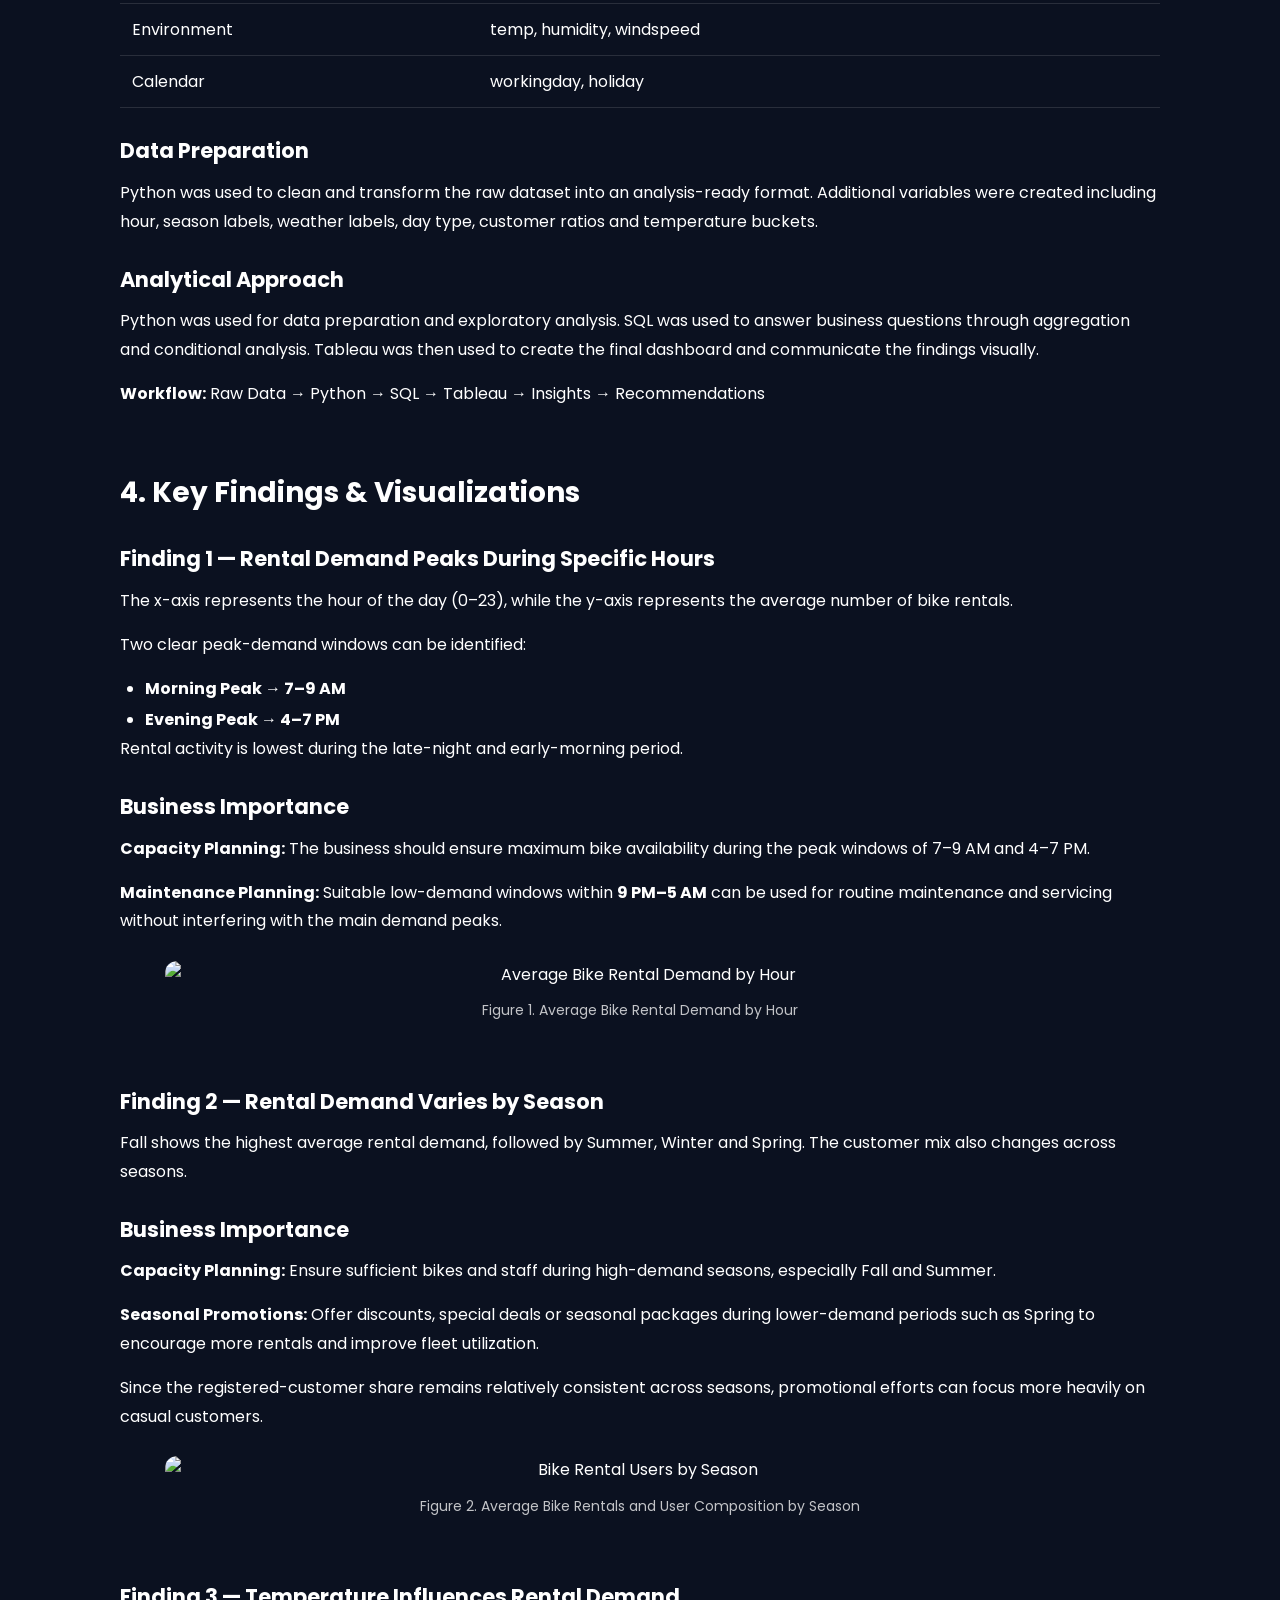
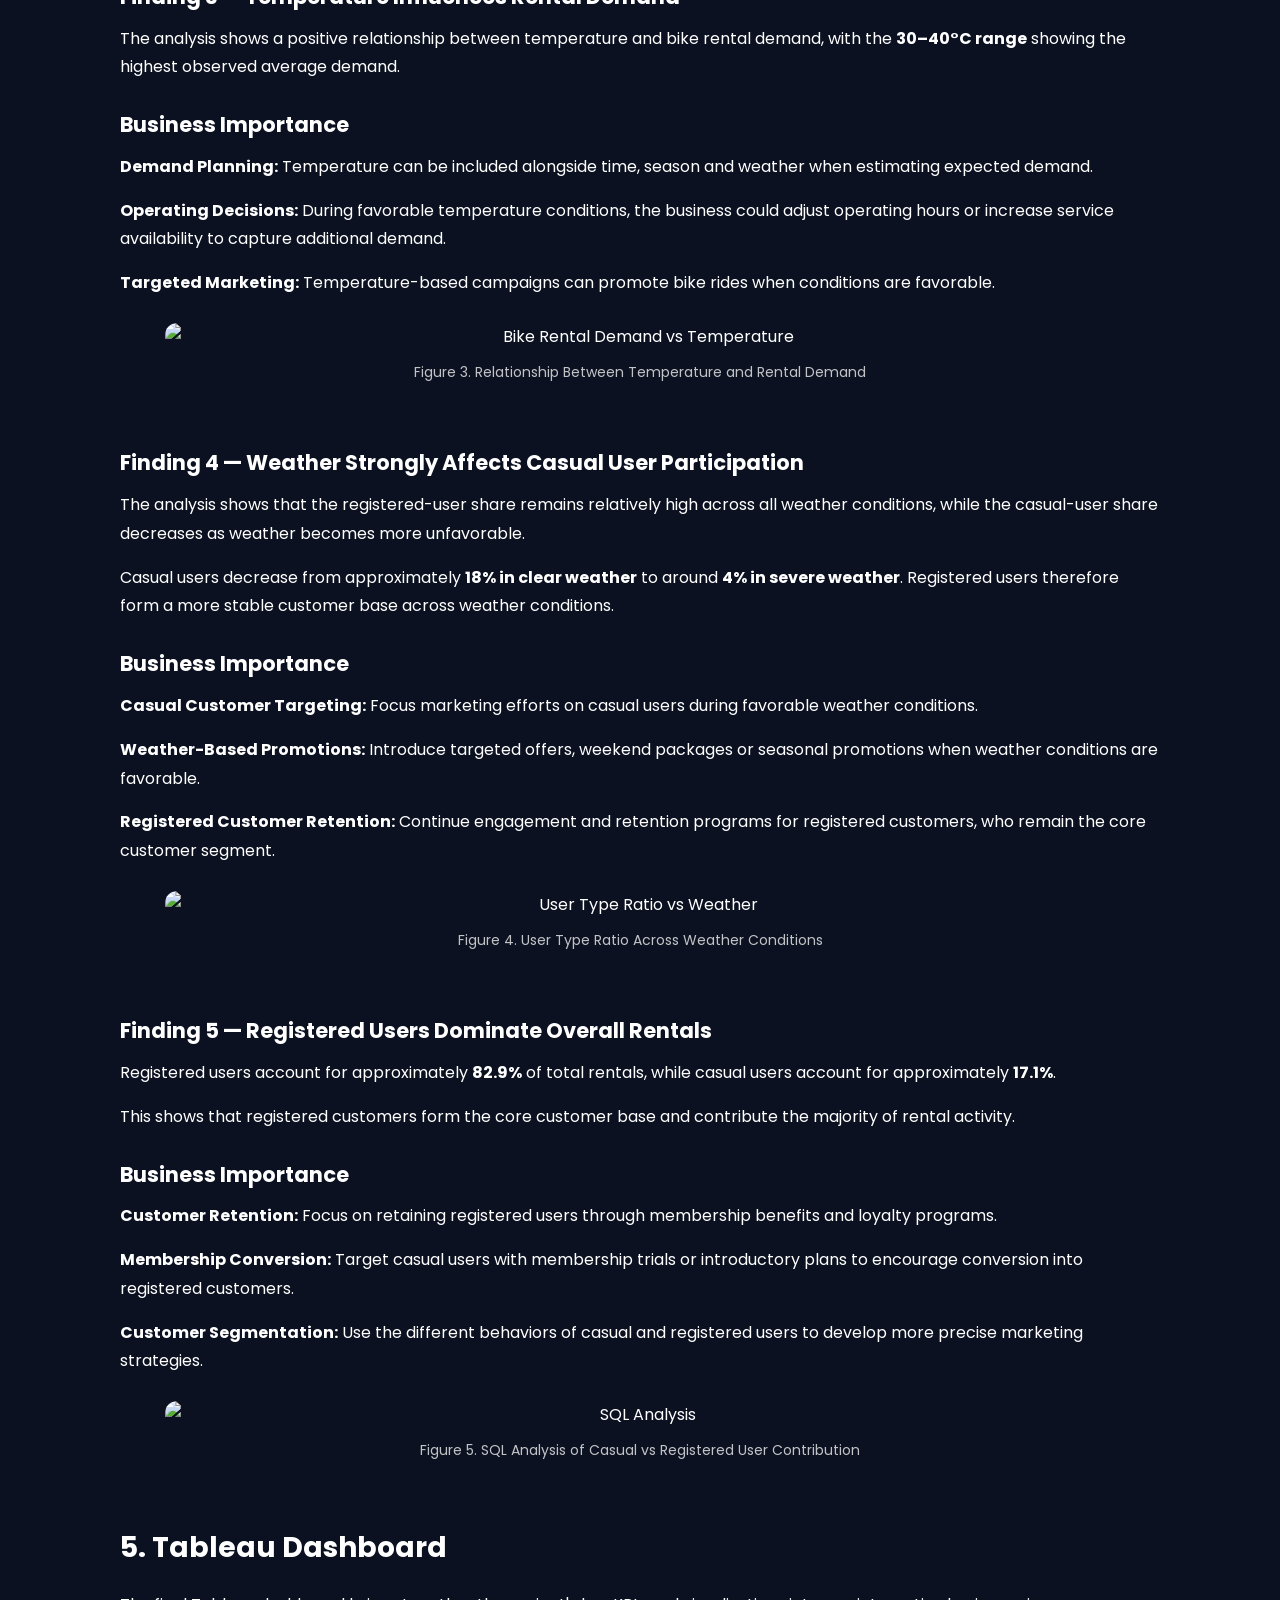
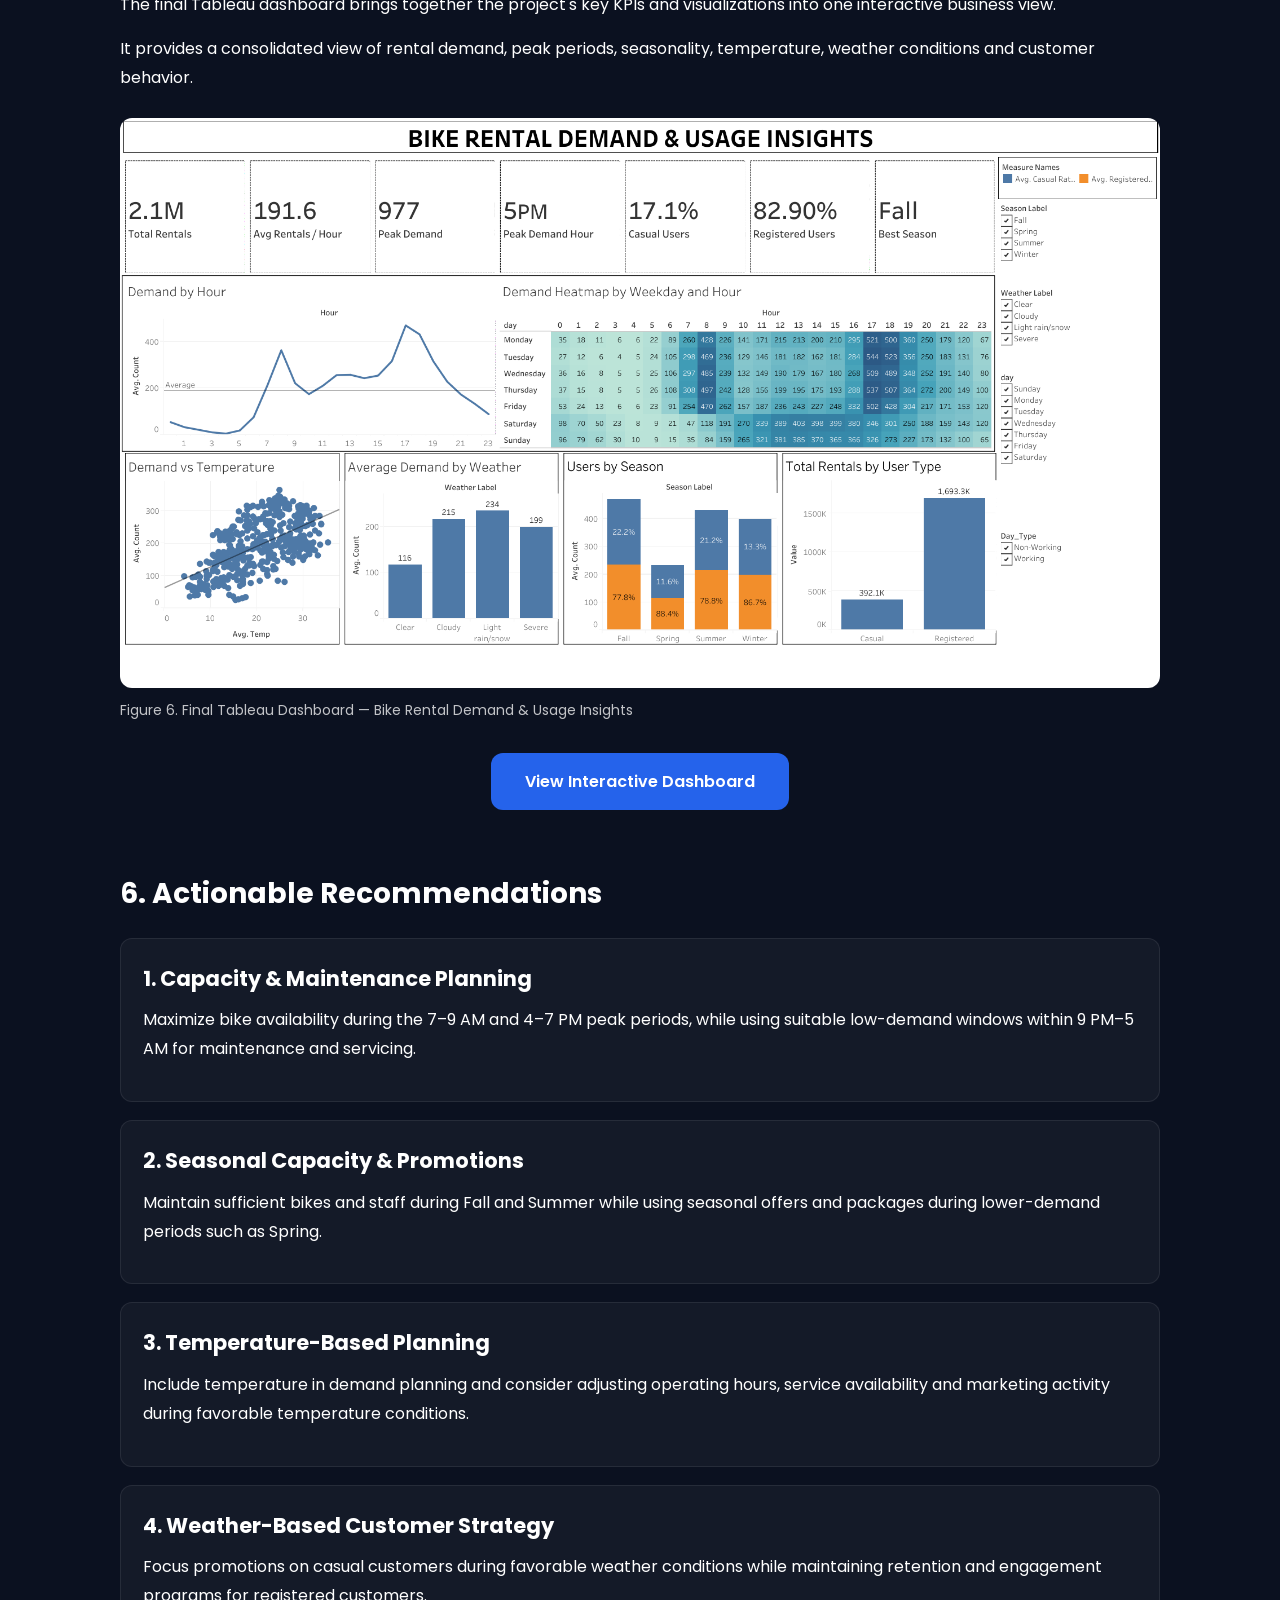
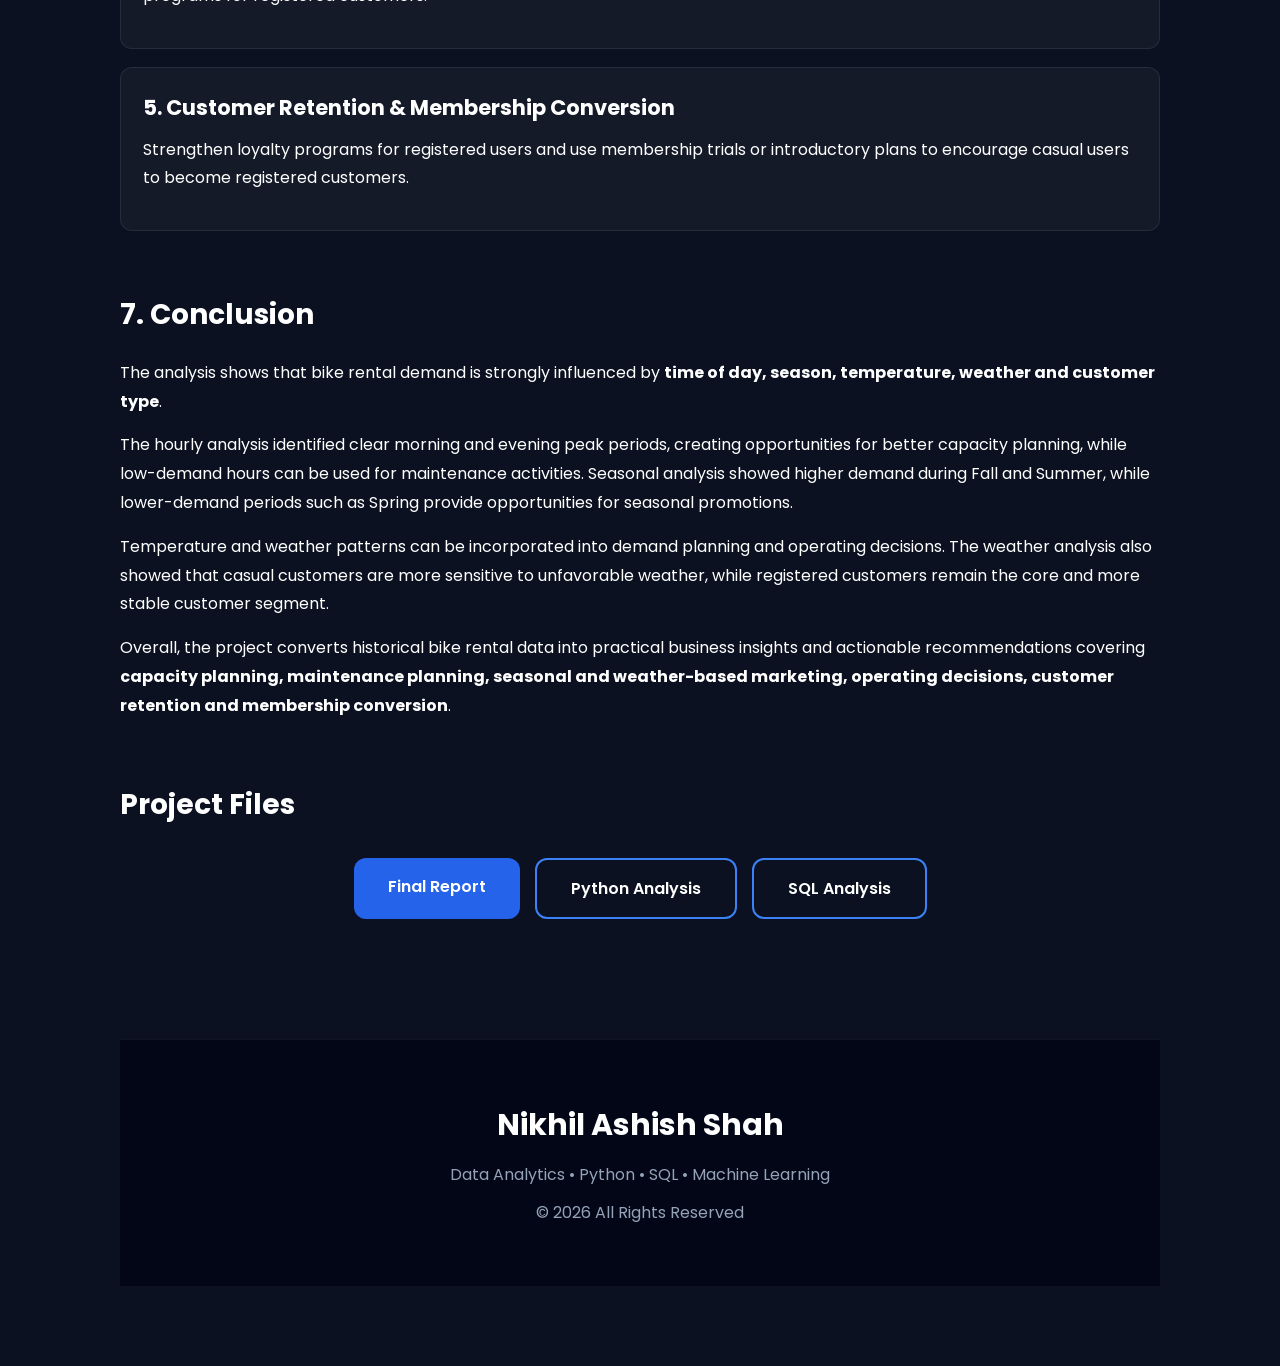
==== commit 23759cc8: "Update bike-rental.html" ====
--- a/projects/bike-rental.html
+++ b/projects/bike-rental.html
@@ -429,8 +429,9 @@
 
             <div class="visual-card">
 
-                <img src="../assets/projects/bike-rental/visuals/finding-1-demand-by-hour.png.png"
-     alt="Average Bike Rental Demand by Hour">
+              <img src="https://raw.githubusercontent.com/NikhilShah15/portfolio/main/assets/projects/bike-rental/visuals/finding-1-demand-by-hour.png.png"
+     alt="Average Bike Rental Demand by Hour"
+     class="finding-image">
 
                 <p class="visual-caption">
                     Figure 1. Average Bike Rental Demand by Hour
@@ -475,9 +476,9 @@
             </p>
 
             <div class="visual-card">
-
-              <img src="../assets/projects/bike-rental/visuals/finding-2-users-by-season.png.png"
-     alt="Bike Rental Users by Season">
+<img src="https://raw.githubusercontent.com/NikhilShah15/portfolio/main/assets/projects/bike-rental/visuals/finding-2-users-by-season.png.png"
+     alt="Bike Rental Users by Season"
+     class="finding-image">
 
                 <p class="visual-caption">
                     Figure 2. Average Bike Rentals and User Composition by Season
@@ -524,8 +525,9 @@
 
             <div class="visual-card">
 
-                <img src="../assets/projects/bike-rental/visuals/finding-3-demand-vs-temperature.png.png"
-     alt="Bike Rental Demand vs Temperature">
+               <img src="https://raw.githubusercontent.com/NikhilShah15/portfolio/main/assets/projects/bike-rental/visuals/finding-3-demand-vs-temperature.png.png"
+     alt="Bike Rental Demand vs Temperature"
+     class="finding-image">
 
                 <p class="visual-caption">
                     Figure 3. Relationship Between Temperature and Rental Demand
@@ -579,8 +581,9 @@
 
             <div class="visual-card">
 
-                <img src="../assets/projects/bike-rental/visuals/finding-4-user-type-weather.png.png"
-     alt="User Type Ratio vs Weather">
+                <img src="https://raw.githubusercontent.com/NikhilShah15/portfolio/main/assets/projects/bike-rental/visuals/finding-4-user-type-weather.png.png"
+     alt="User Type Ratio vs Weather"
+     class="finding-image">
 
                 <p class="visual-caption">
                     Figure 4. User Type Ratio Across Weather Conditions
@@ -633,8 +636,9 @@
 
             <div class="visual-card">
 
-               <img src="../assets/projects/bike-rental/visuals/finding-5-sql-proof.png.png"
-     alt="SQL Analysis for Bike Rental Users">
+              <img src="https://raw.githubusercontent.com/NikhilShah15/portfolio/main/assets/projects/bike-rental/visuals/finding-5-sql-proof.png.png"
+     alt="SQL Analysis"
+     class="finding-image">
 
                 <p class="visual-caption">
                     Figure 5. SQL Analysis of Casual vs Registered User Contribution
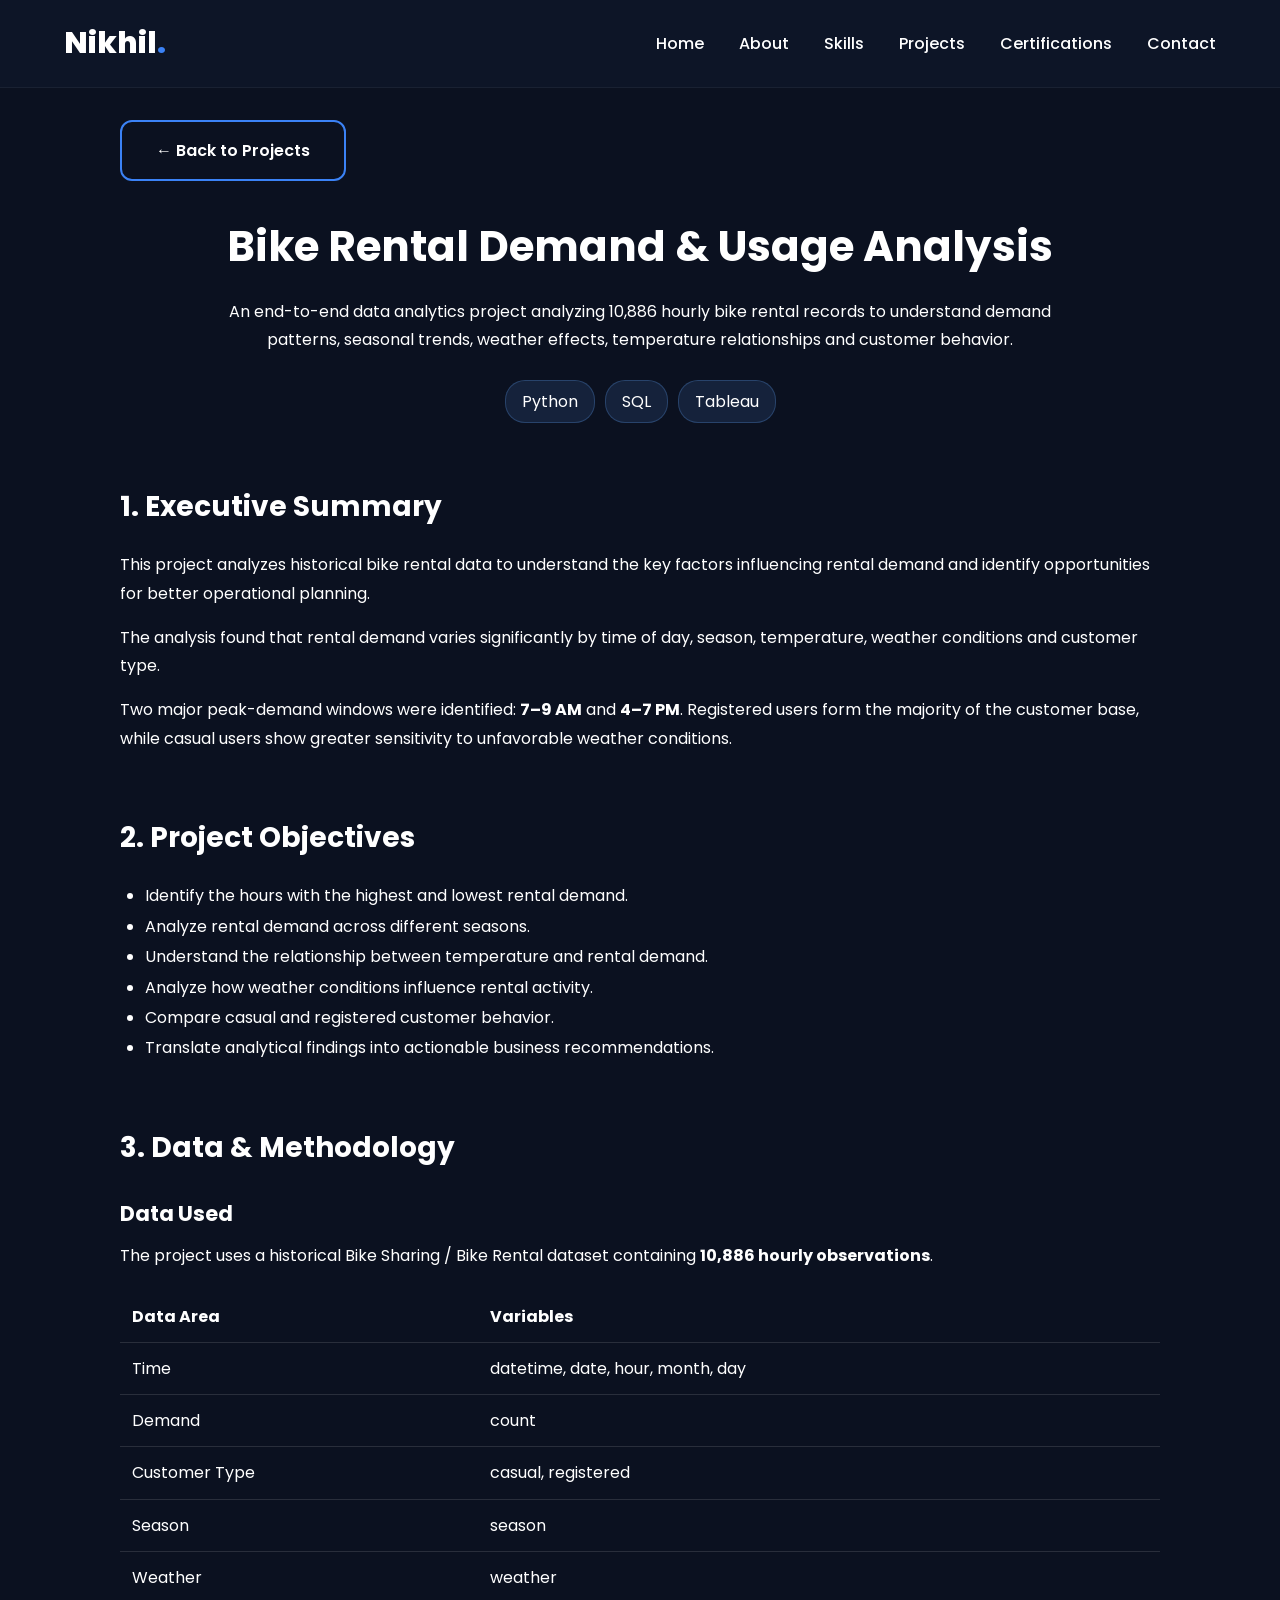
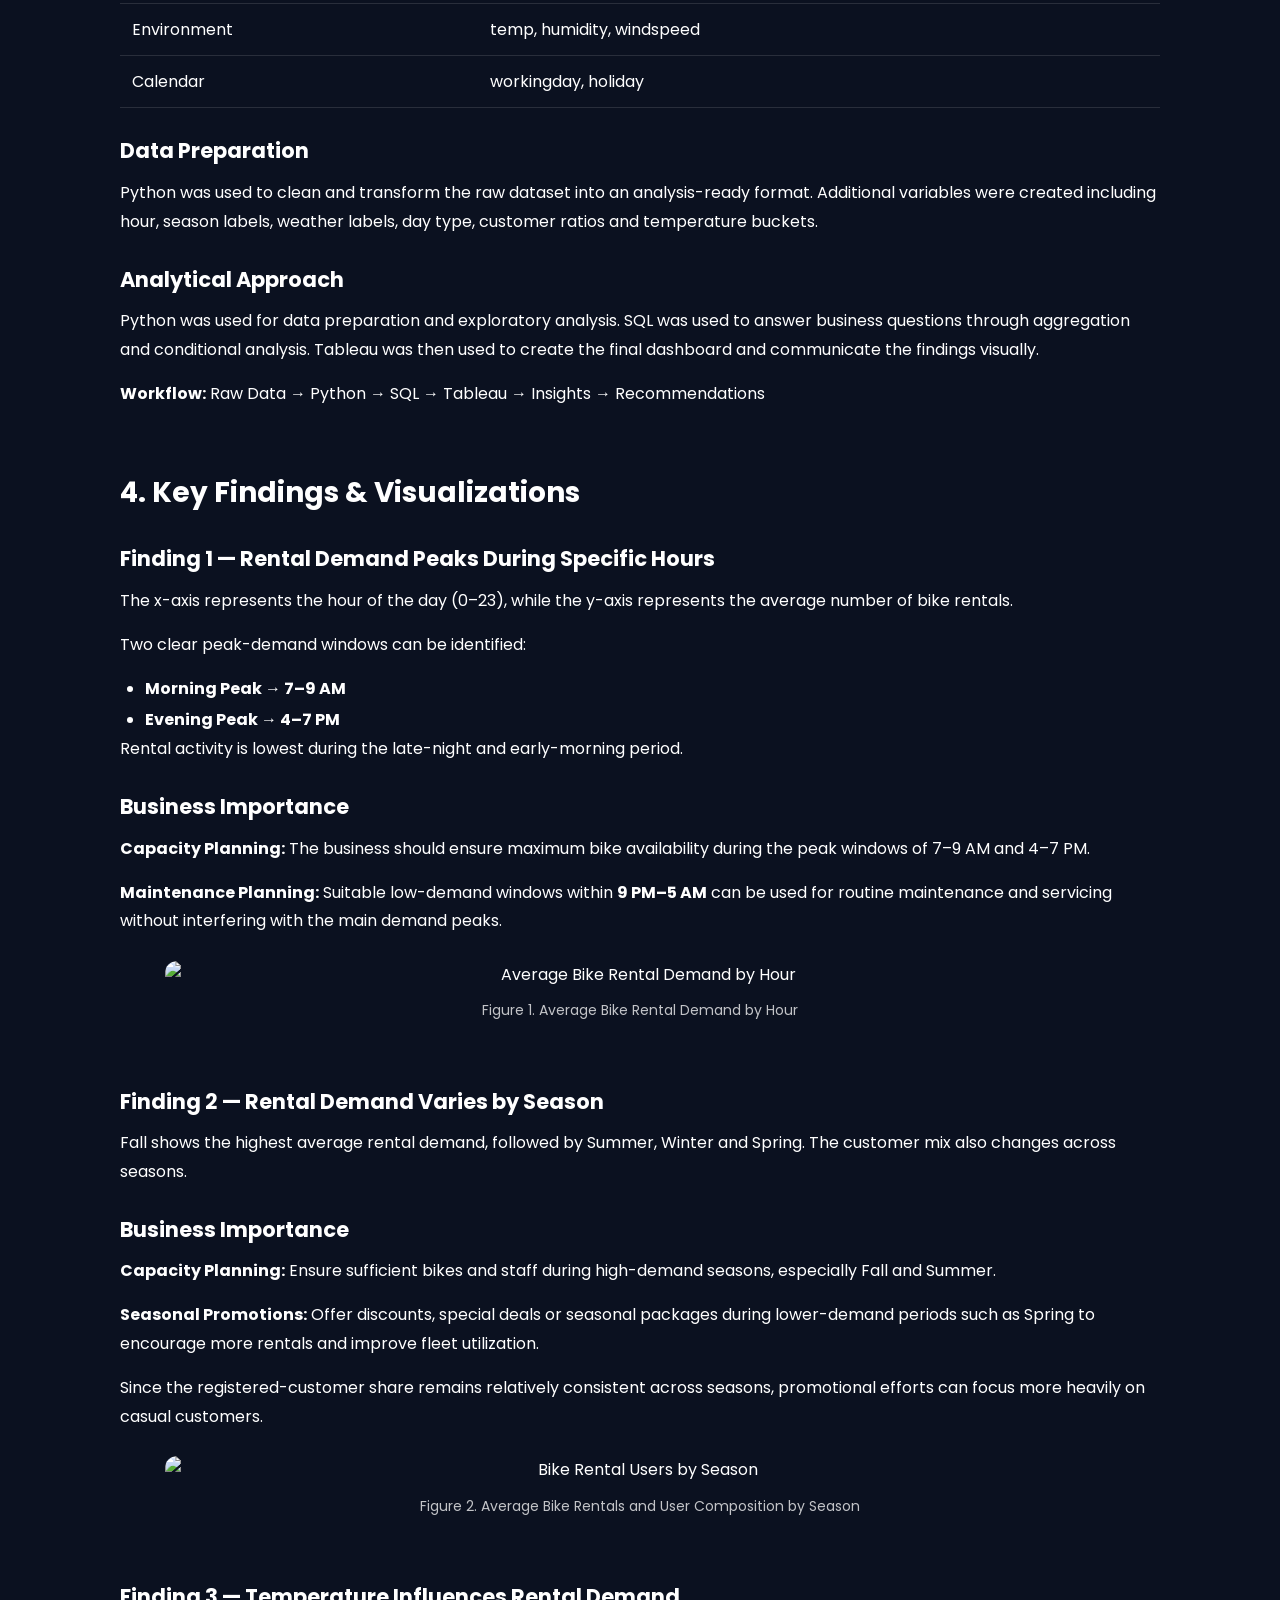
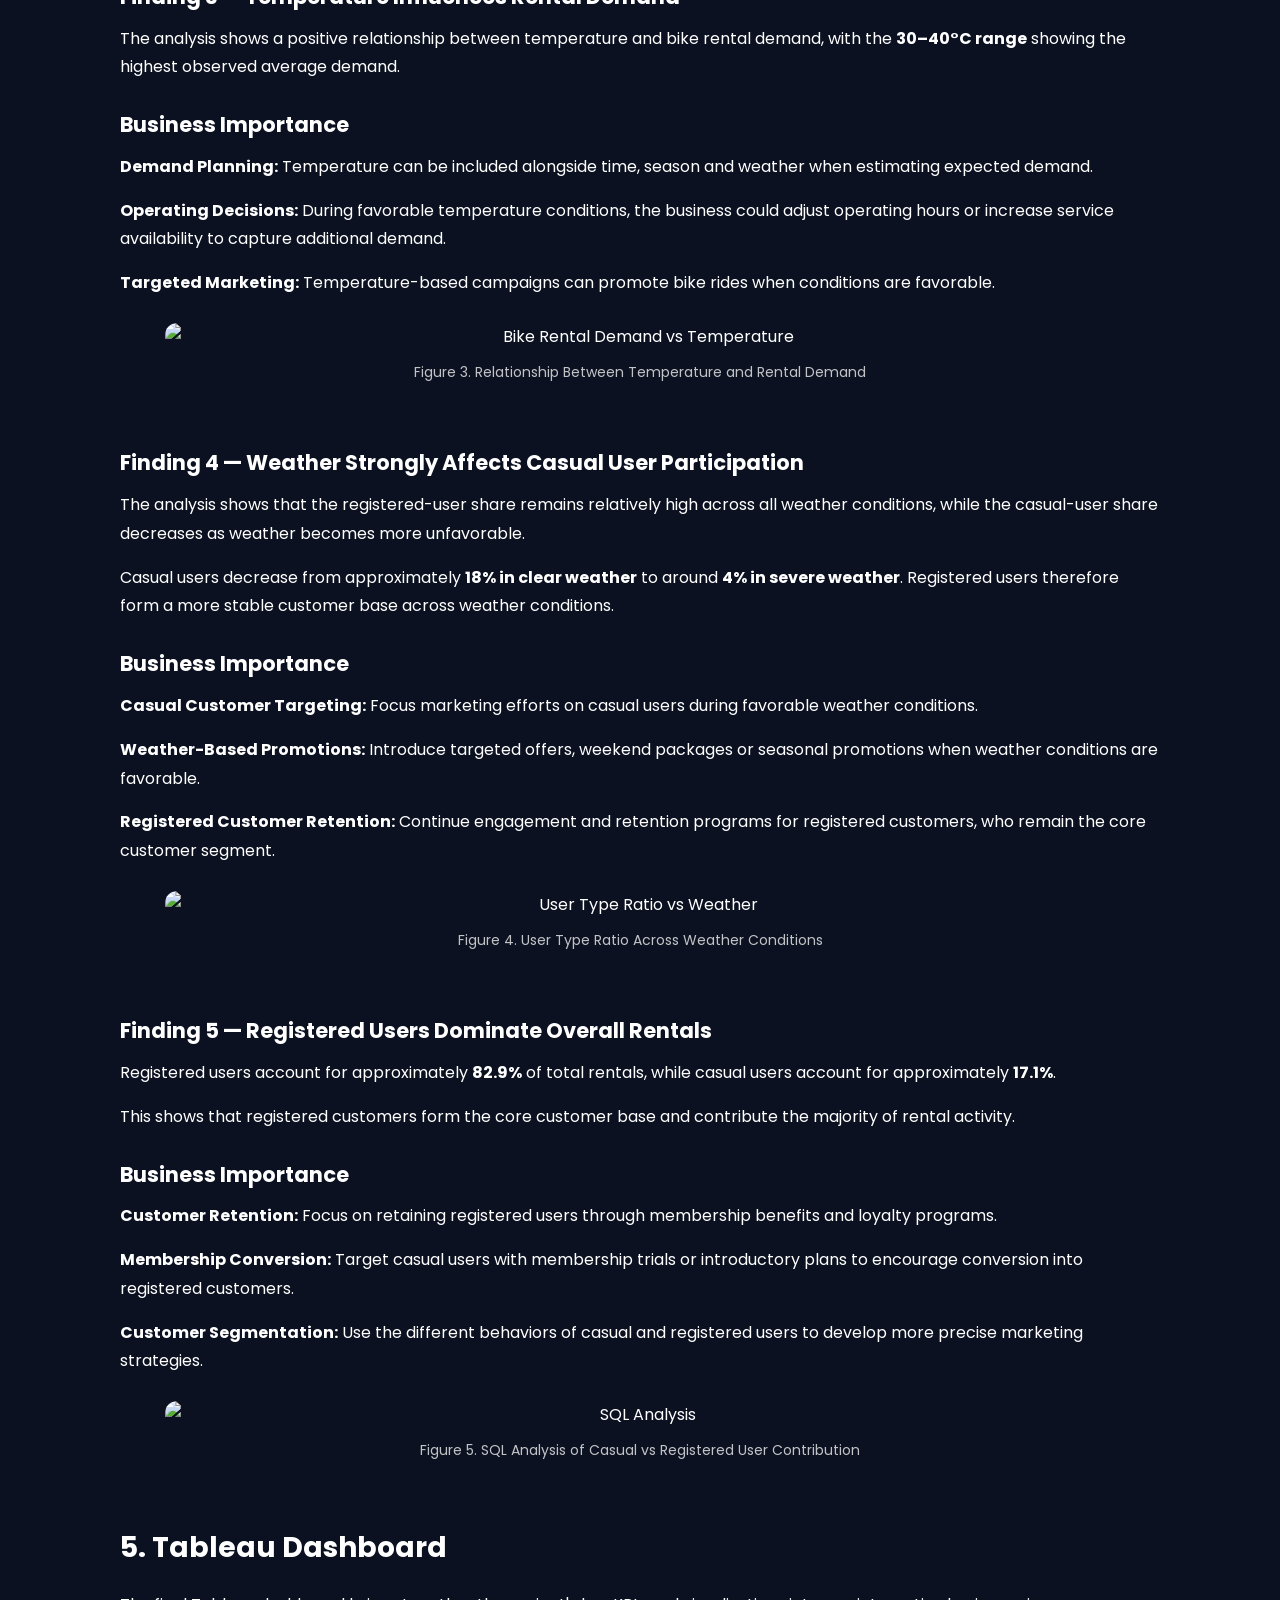
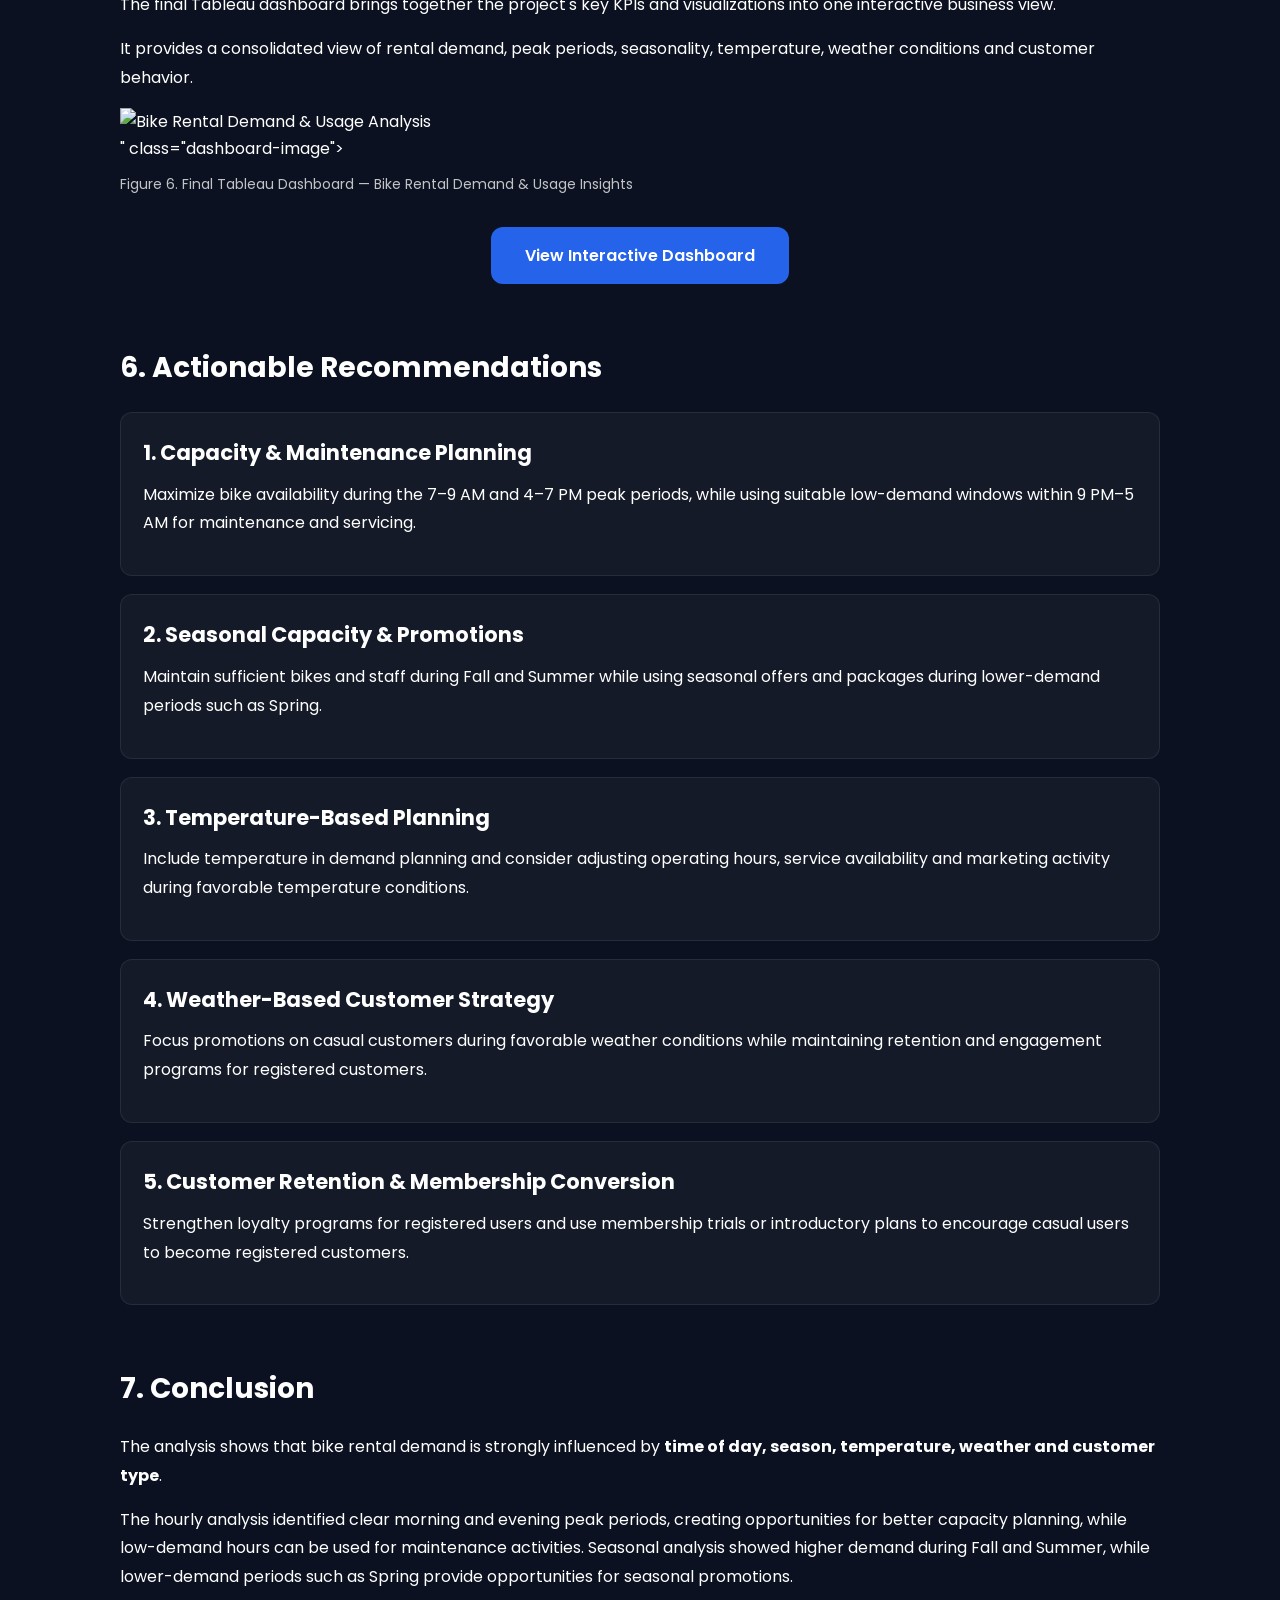
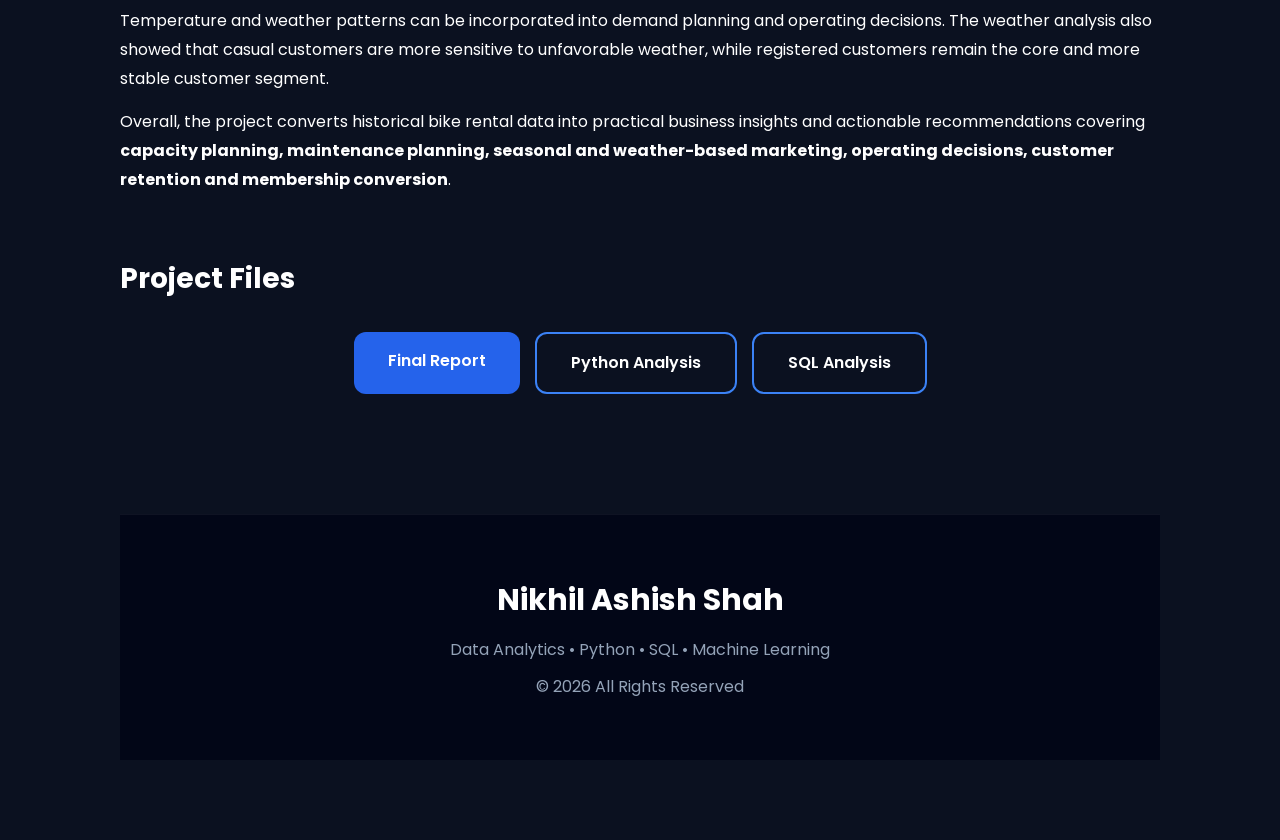
==== commit 91610cc9: "Update bike-rental.html" ====
--- a/projects/bike-rental.html
+++ b/projects/bike-rental.html
@@ -667,9 +667,8 @@
                 conditions and customer behavior.
             </p>
 
-            <img
-    src="../assets/projects/bike-rental/Bike_Rental_Dashboard.png"
-    alt="Bike Rental Dashboard"
+    <img src="assets/projects/bike-rental/Bike_Rental_Dashboard.png"
+     alt="Bike Rental Demand & Usage Analysis">"
     class="dashboard-image">
 
             <p class="visual-caption">
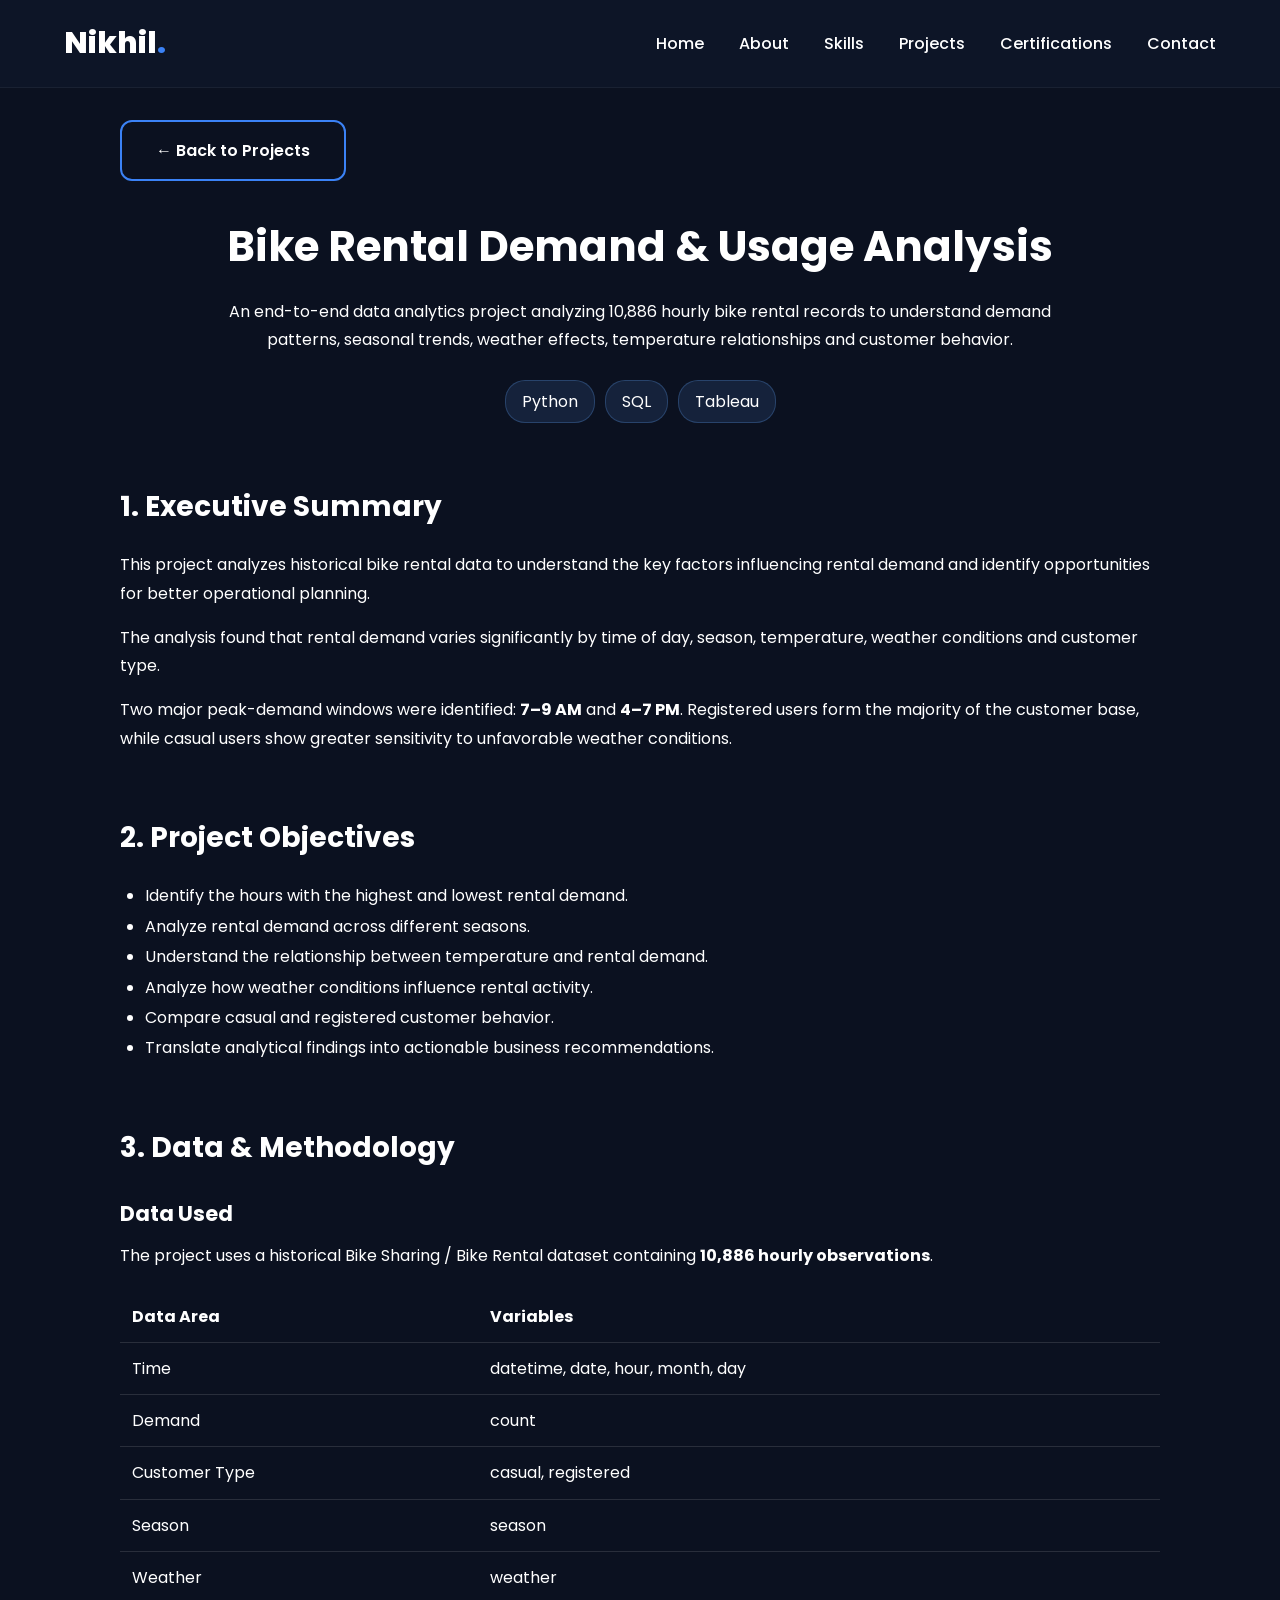
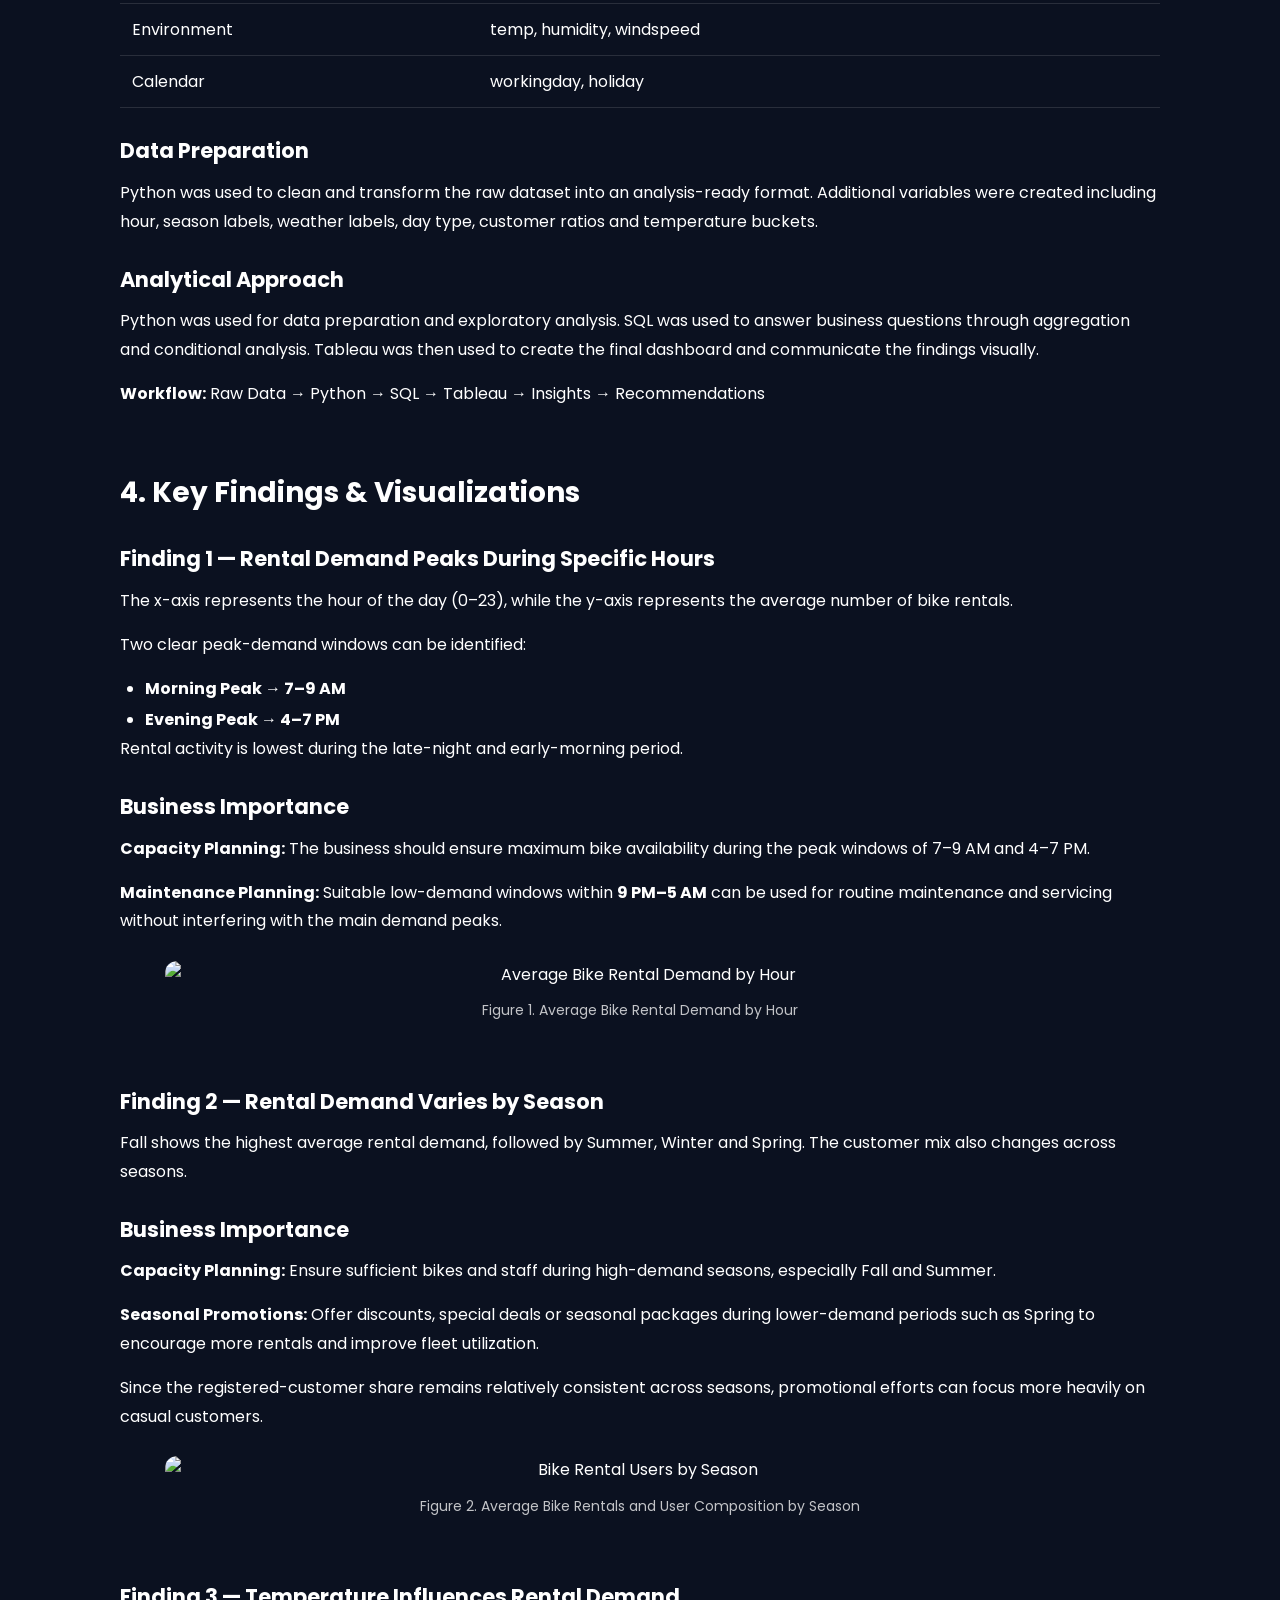
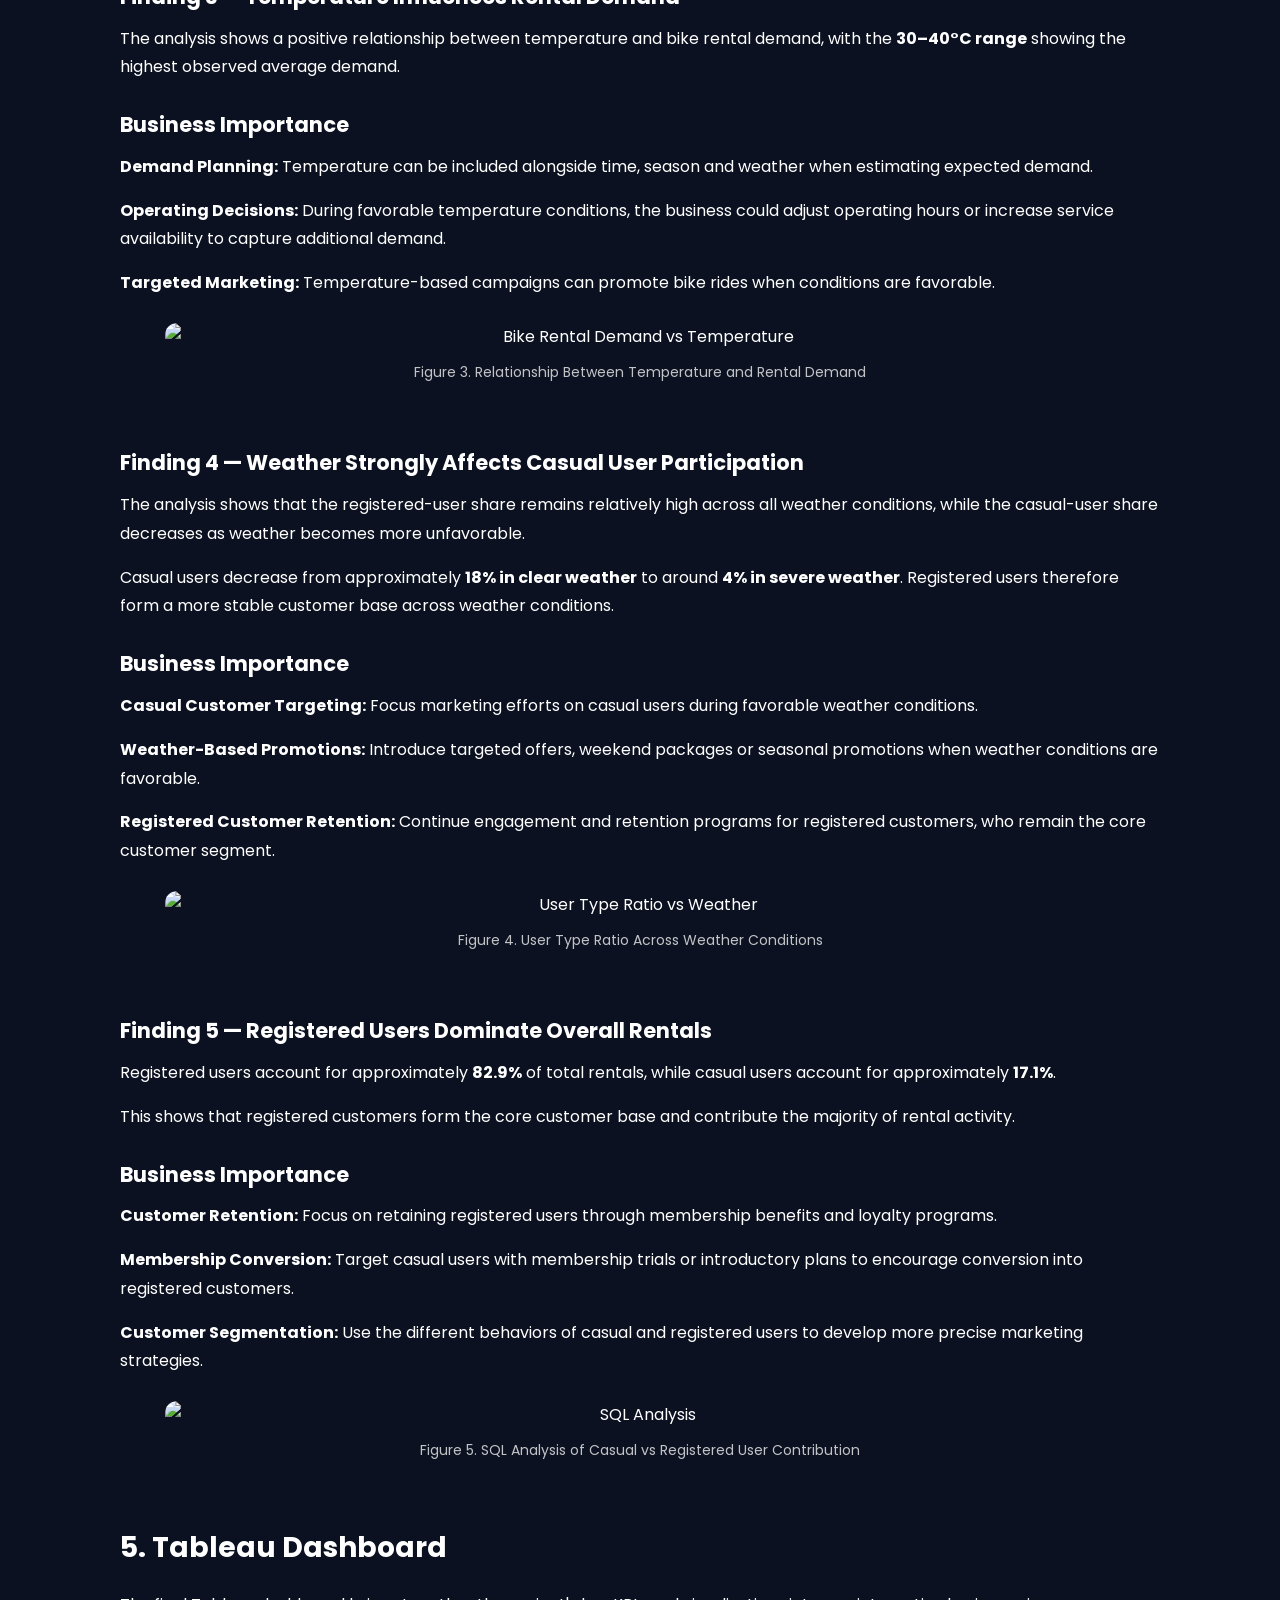
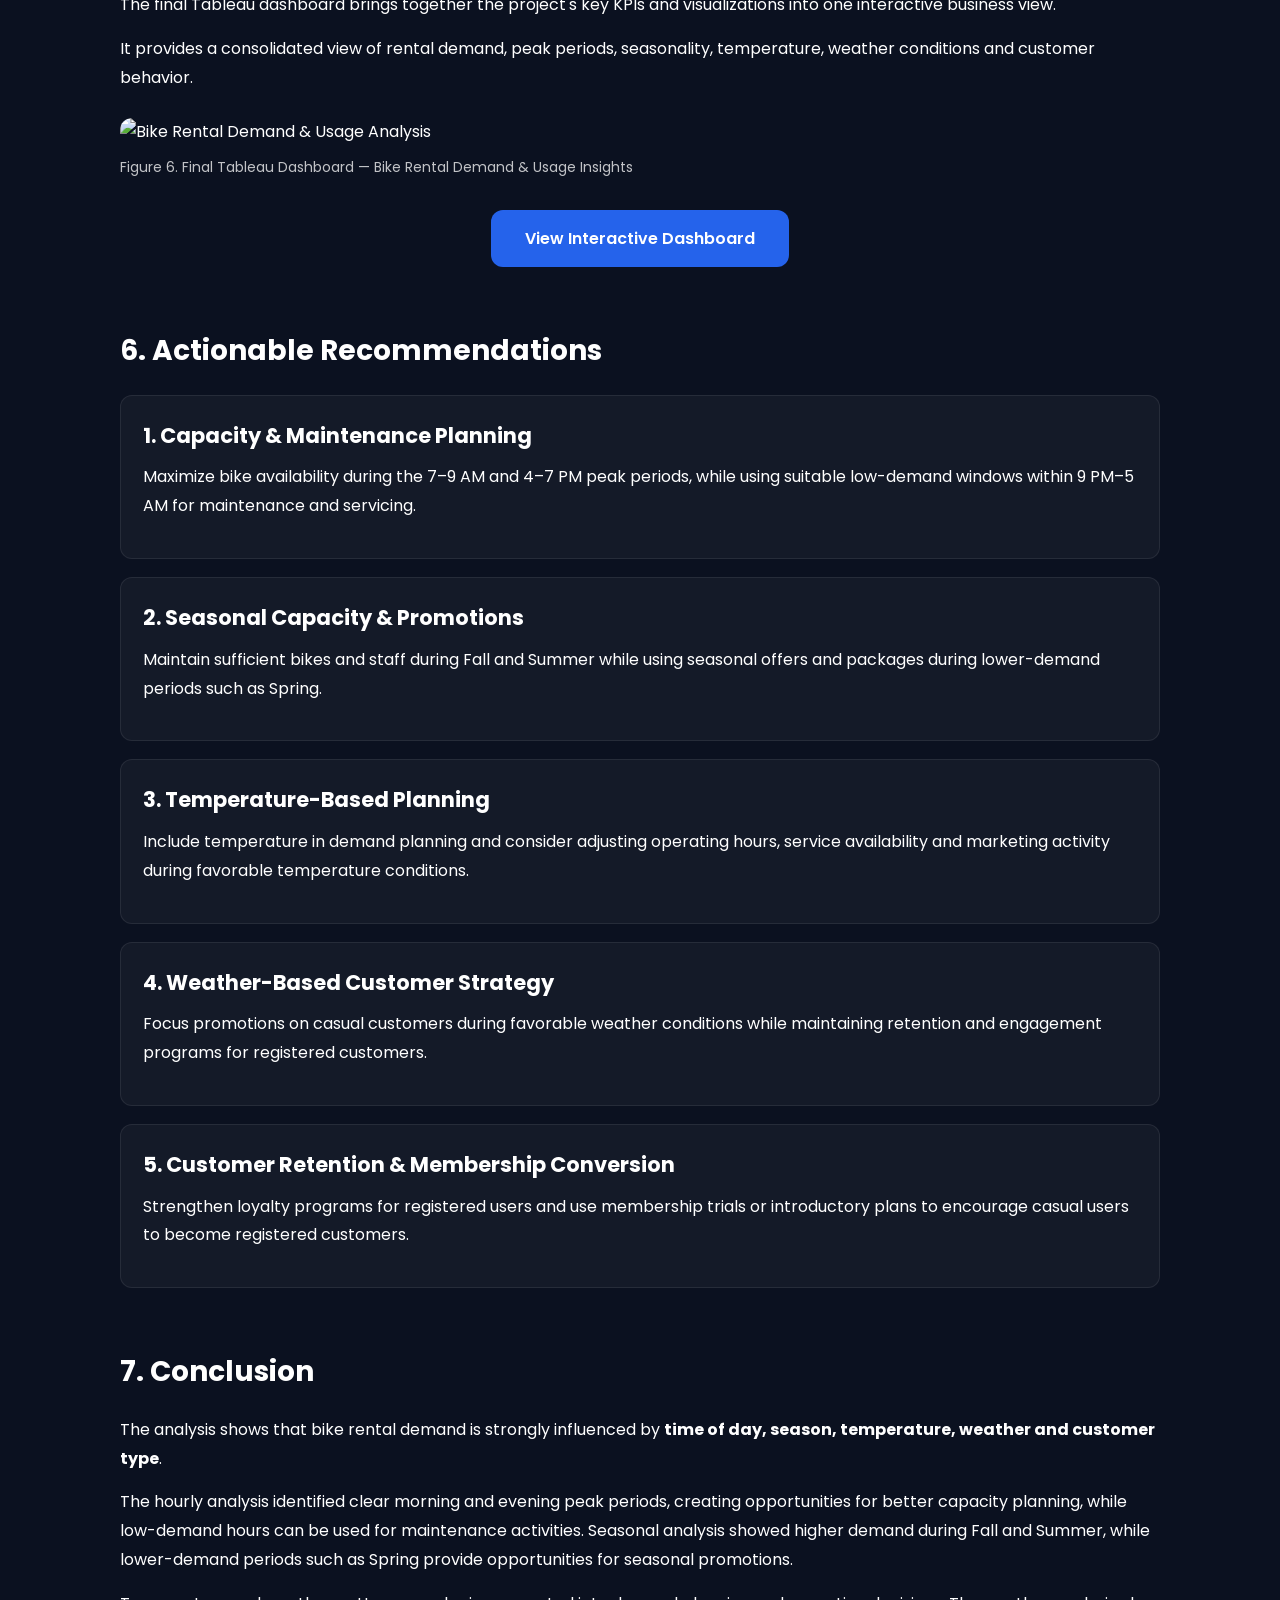
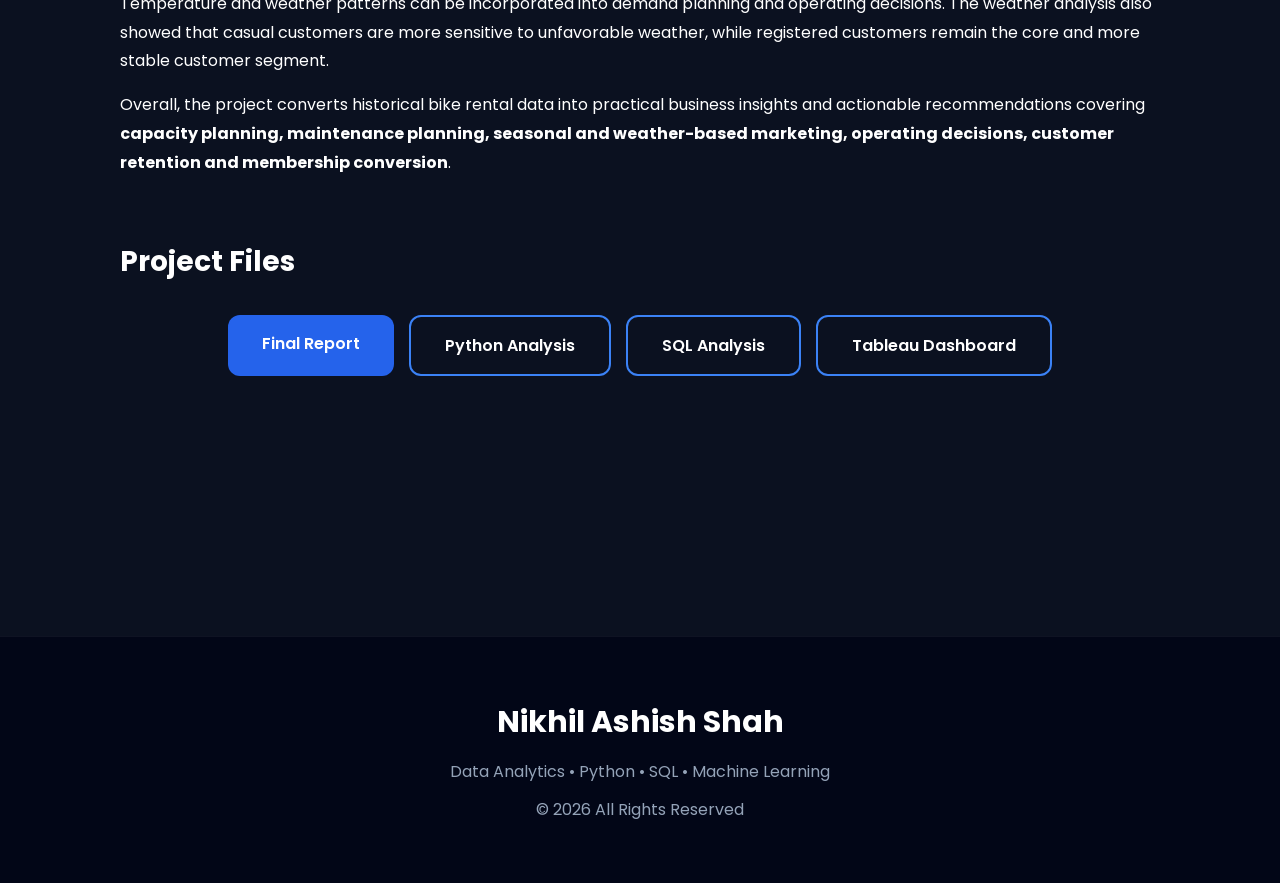
==== commit af50cc35: "Update bike-rental.html" ====
--- a/projects/bike-rental.html
+++ b/projects/bike-rental.html
@@ -120,9 +120,10 @@
 
         .dashboard-image {
             width: 100%;
+            max-width: 1100px;
             border-radius: 12px;
             display: block;
-            margin-top: 25px;
+            margin: 25px auto 0;
         }
 
         .recommendation-card {
@@ -150,6 +151,14 @@
             margin-bottom: 30px;
         }
 
+        .finding-image {
+            width: 100%;
+            max-width: 950px;
+            border-radius: 12px;
+            display: block;
+            margin: 0 auto;
+        }
+
         @media (max-width: 768px) {
 
             .project-page {
@@ -429,9 +438,10 @@
 
             <div class="visual-card">
 
-              <img src="https://raw.githubusercontent.com/NikhilShah15/portfolio/main/assets/projects/bike-rental/visuals/finding-1-demand-by-hour.png.png"
-     alt="Average Bike Rental Demand by Hour"
-     class="finding-image">
+                <img
+                    src="https://raw.githubusercontent.com/NikhilShah15/portfolio/main/assets/projects/bike-rental/visuals/finding-1-demand-by-hour.png.png"
+                    alt="Average Bike Rental Demand by Hour"
+                    class="finding-image">
 
                 <p class="visual-caption">
                     Figure 1. Average Bike Rental Demand by Hour
@@ -476,9 +486,11 @@
             </p>
 
             <div class="visual-card">
-<img src="https://raw.githubusercontent.com/NikhilShah15/portfolio/main/assets/projects/bike-rental/visuals/finding-2-users-by-season.png.png"
-     alt="Bike Rental Users by Season"
-     class="finding-image">
+
+                <img
+                    src="https://raw.githubusercontent.com/NikhilShah15/portfolio/main/assets/projects/bike-rental/visuals/finding-2-users-by-season.png.png"
+                    alt="Bike Rental Users by Season"
+                    class="finding-image">
 
                 <p class="visual-caption">
                     Figure 2. Average Bike Rentals and User Composition by Season
@@ -525,9 +537,10 @@
 
             <div class="visual-card">
 
-               <img src="https://raw.githubusercontent.com/NikhilShah15/portfolio/main/assets/projects/bike-rental/visuals/finding-3-demand-vs-temperature.png.png"
-     alt="Bike Rental Demand vs Temperature"
-     class="finding-image">
+                <img
+                    src="https://raw.githubusercontent.com/NikhilShah15/portfolio/main/assets/projects/bike-rental/visuals/finding-3-demand-vs-temperature.png.png"
+                    alt="Bike Rental Demand vs Temperature"
+                    class="finding-image">
 
                 <p class="visual-caption">
                     Figure 3. Relationship Between Temperature and Rental Demand
@@ -581,9 +594,10 @@
 
             <div class="visual-card">
 
-                <img src="https://raw.githubusercontent.com/NikhilShah15/portfolio/main/assets/projects/bike-rental/visuals/finding-4-user-type-weather.png.png"
-     alt="User Type Ratio vs Weather"
-     class="finding-image">
+                <img
+                    src="https://raw.githubusercontent.com/NikhilShah15/portfolio/main/assets/projects/bike-rental/visuals/finding-4-user-type-weather.png.png"
+                    alt="User Type Ratio vs Weather"
+                    class="finding-image">
 
                 <p class="visual-caption">
                     Figure 4. User Type Ratio Across Weather Conditions
@@ -636,9 +650,10 @@
 
             <div class="visual-card">
 
-              <img src="https://raw.githubusercontent.com/NikhilShah15/portfolio/main/assets/projects/bike-rental/visuals/finding-5-sql-proof.png.png"
-     alt="SQL Analysis"
-     class="finding-image">
+                <img
+                    src="https://raw.githubusercontent.com/NikhilShah15/portfolio/main/assets/projects/bike-rental/visuals/finding-5-sql-proof.png.png"
+                    alt="SQL Analysis"
+                    class="finding-image">
 
                 <p class="visual-caption">
                     Figure 5. SQL Analysis of Casual vs Registered User Contribution
@@ -667,9 +682,10 @@
                 conditions and customer behavior.
             </p>
 
-    <img src="assets/projects/bike-rental/Bike_Rental_Dashboard.png"
-     alt="Bike Rental Demand & Usage Analysis">"
-    class="dashboard-image">
+            <img
+                src="https://raw.githubusercontent.com/NikhilShah15/portfolio/main/assets/projects/bike-rental/Bike_Rental_Dashboard.png"
+                alt="Bike Rental Demand & Usage Analysis"
+                class="dashboard-image">
 
             <p class="visual-caption">
                 Figure 6. Final Tableau Dashboard — Bike Rental Demand & Usage Insights
@@ -677,7 +693,8 @@
 
             <div class="action-buttons">
 
-                <a href="https://public.tableau.com/app/profile/nikhil.shah5512/viz/Bike_Rental_17873311789340/Dashboard2"
+                <a
+                    href="https://public.tableau.com/app/profile/nikhil.shah5512/viz/Bike_Rental_17873311789340/Dashboard2"
                     target="_blank"
                     class="btn primary">
 
@@ -812,38 +829,64 @@
         </section>
 
 
-       <!-- ================= PROJECT FILES ================= -->
-
-<section class="case-section">
-
-    <h2>Project Files</h2>
-
-    <div class="action-buttons">
-
-        <!-- Final Report -->
-        <a href="../assets/projects/bike-rental/Bike_Rental_Final_Report.pdf"
-           target="_blank"
-           class="btn primary">
-            Final Report
-        </a>
-
-        <!-- Python Notebook - GitHub -->
-        <a href="https://github.com/NikhilShah15/portfolio/blob/main/assets/projects/bike-rental/Bike-Rental-Analysis.ipynb"
-           target="_blank"
-           class="btn secondary">
-            Python Analysis
-        </a>
-
-        <!-- SQL - GitHub -->
-        <a href="https://github.com/NikhilShah15/portfolio/blob/main/assets/projects/bike-rental/Bike-Rental-Analysis.sql"
-           target="_blank"
-           class="btn secondary">
-            SQL Analysis
-        </a>
-
-        
-
-</section>
+        <!-- ================= PROJECT FILES ================= -->
+
+        <section class="case-section">
+
+            <h2>Project Files</h2>
+
+            <div class="action-buttons">
+
+                <!-- Final Report -->
+                <a
+                    href="../assets/projects/bike-rental/Bike_Rental_Final_Report.pdf"
+                    target="_blank"
+                    class="btn primary">
+
+                    Final Report
+
+                </a>
+
+
+                <!-- Python Notebook -->
+                <a
+                    href="https://github.com/NikhilShah15/portfolio/blob/main/assets/projects/bike-rental/Bike-Rental-Analysis.ipynb"
+                    target="_blank"
+                    class="btn secondary">
+
+                    Python Analysis
+
+                </a>
+
+
+                <!-- SQL Analysis -->
+                <a
+                    href="https://github.com/NikhilShah15/portfolio/blob/main/assets/projects/bike-rental/Bike-Rental-Analysis.sql"
+                    target="_blank"
+                    class="btn secondary">
+
+                    SQL Analysis
+
+                </a>
+
+
+                <!-- Tableau Dashboard -->
+                <a
+                    href="https://public.tableau.com/app/profile/nikhil.shah5512/viz/Bike_Rental_17873311789340/Dashboard2"
+                    target="_blank"
+                    class="btn secondary">
+
+                    Tableau Dashboard
+
+                </a>
+
+            </div>
+
+        </section>
+
+    </main>
+
+
     <!-- ================= FOOTER ================= -->
 
     <footer>
